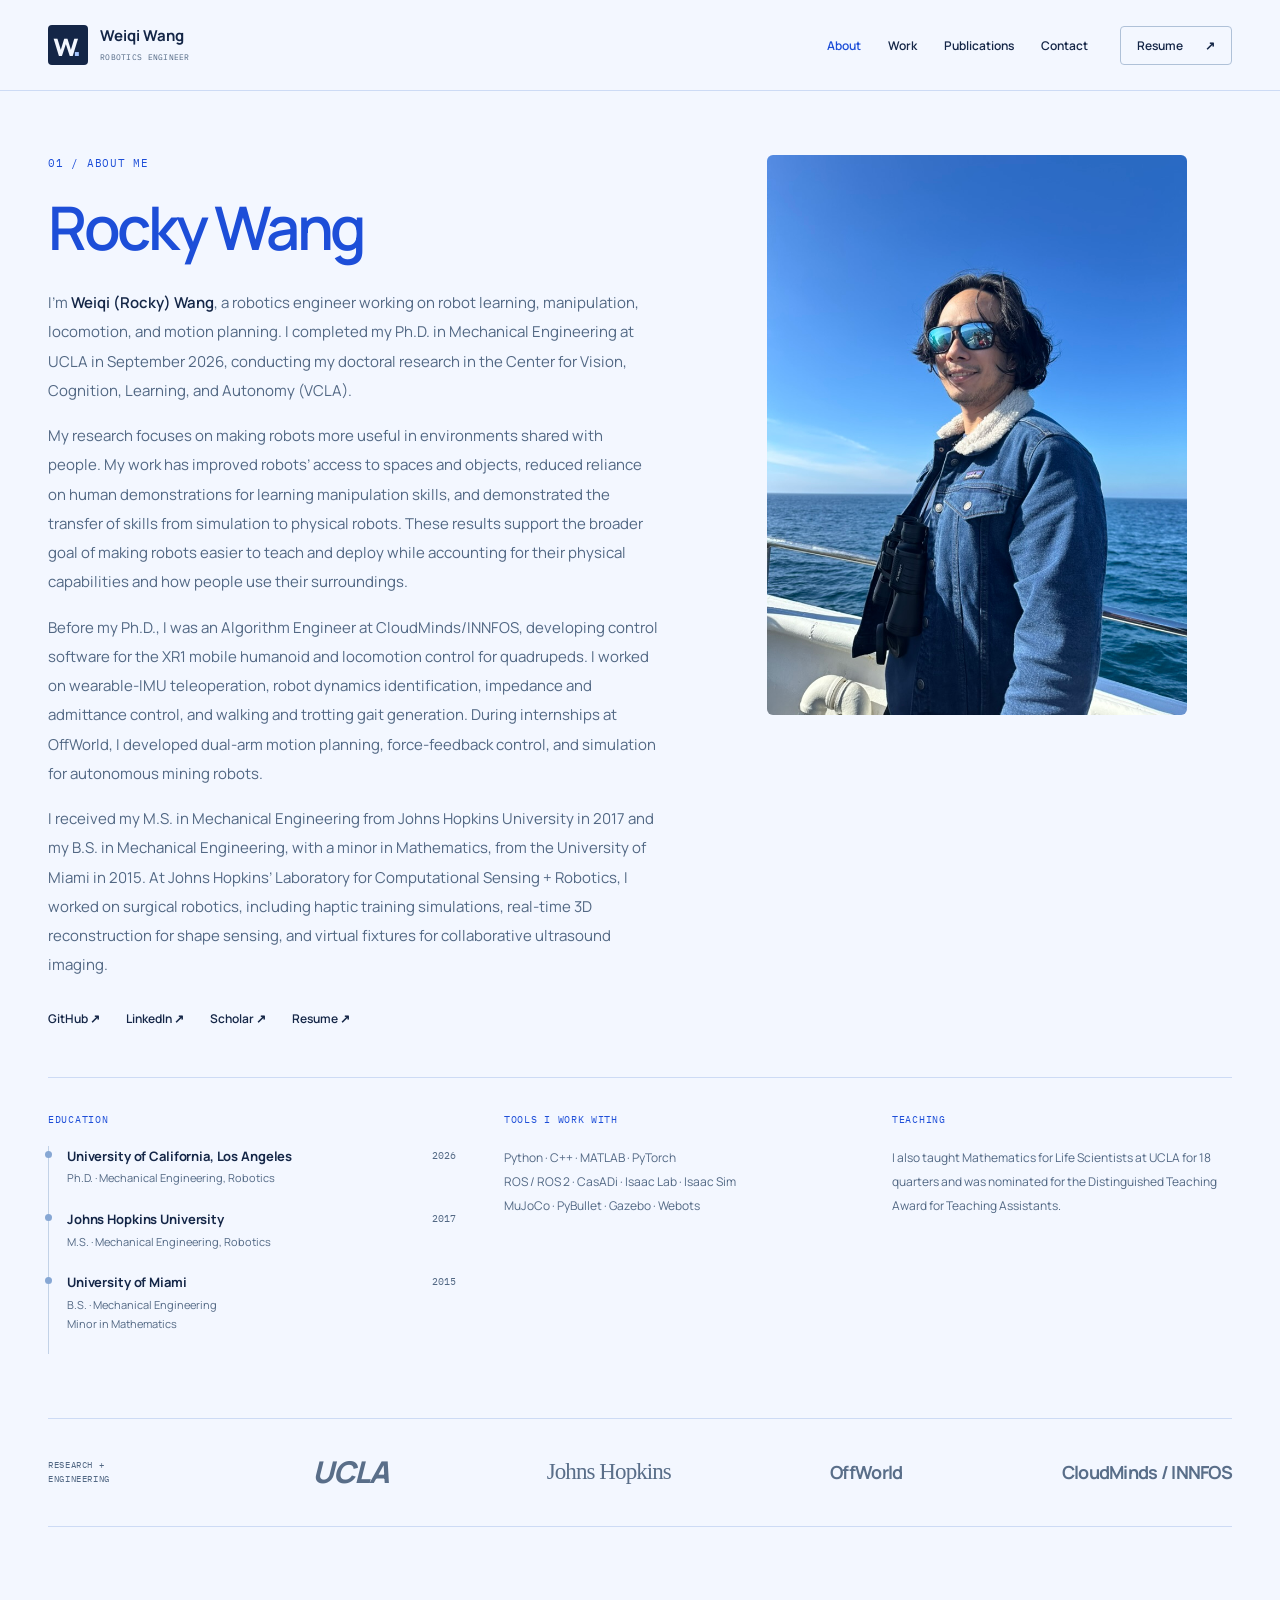
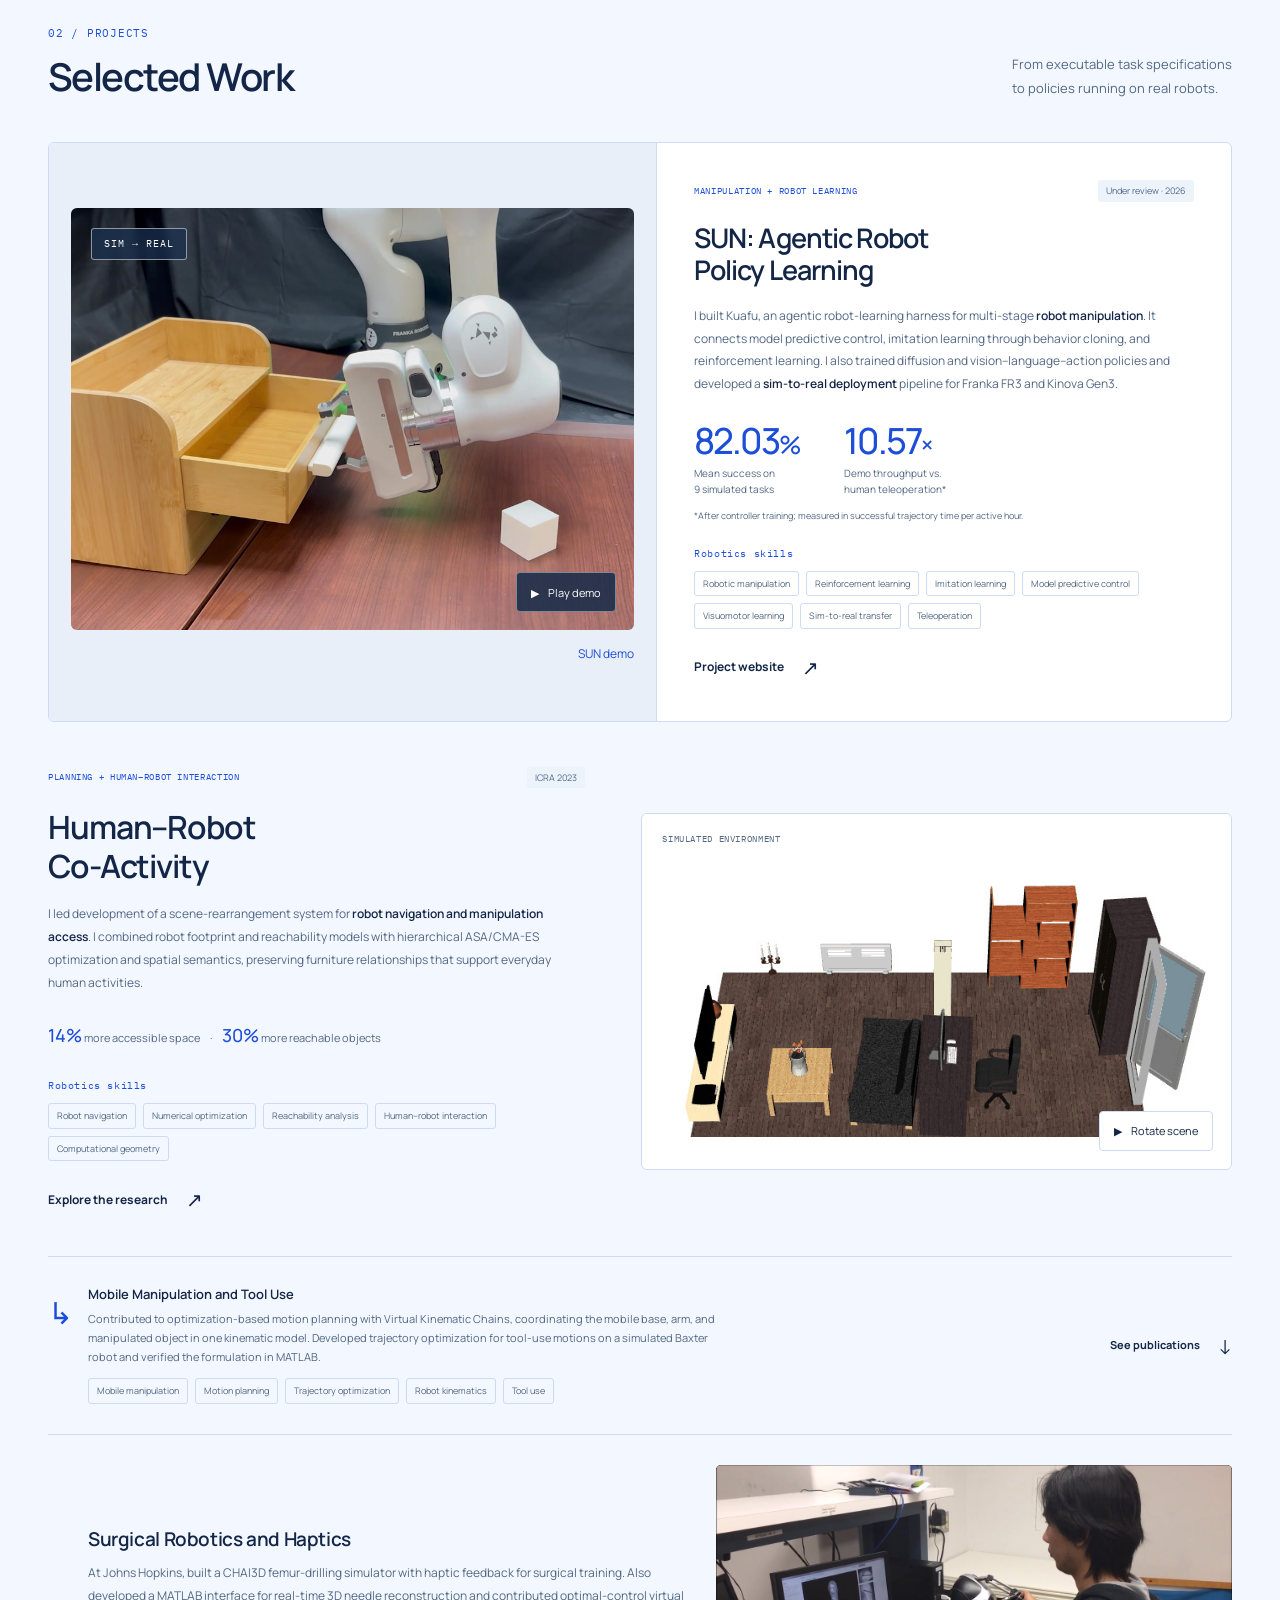
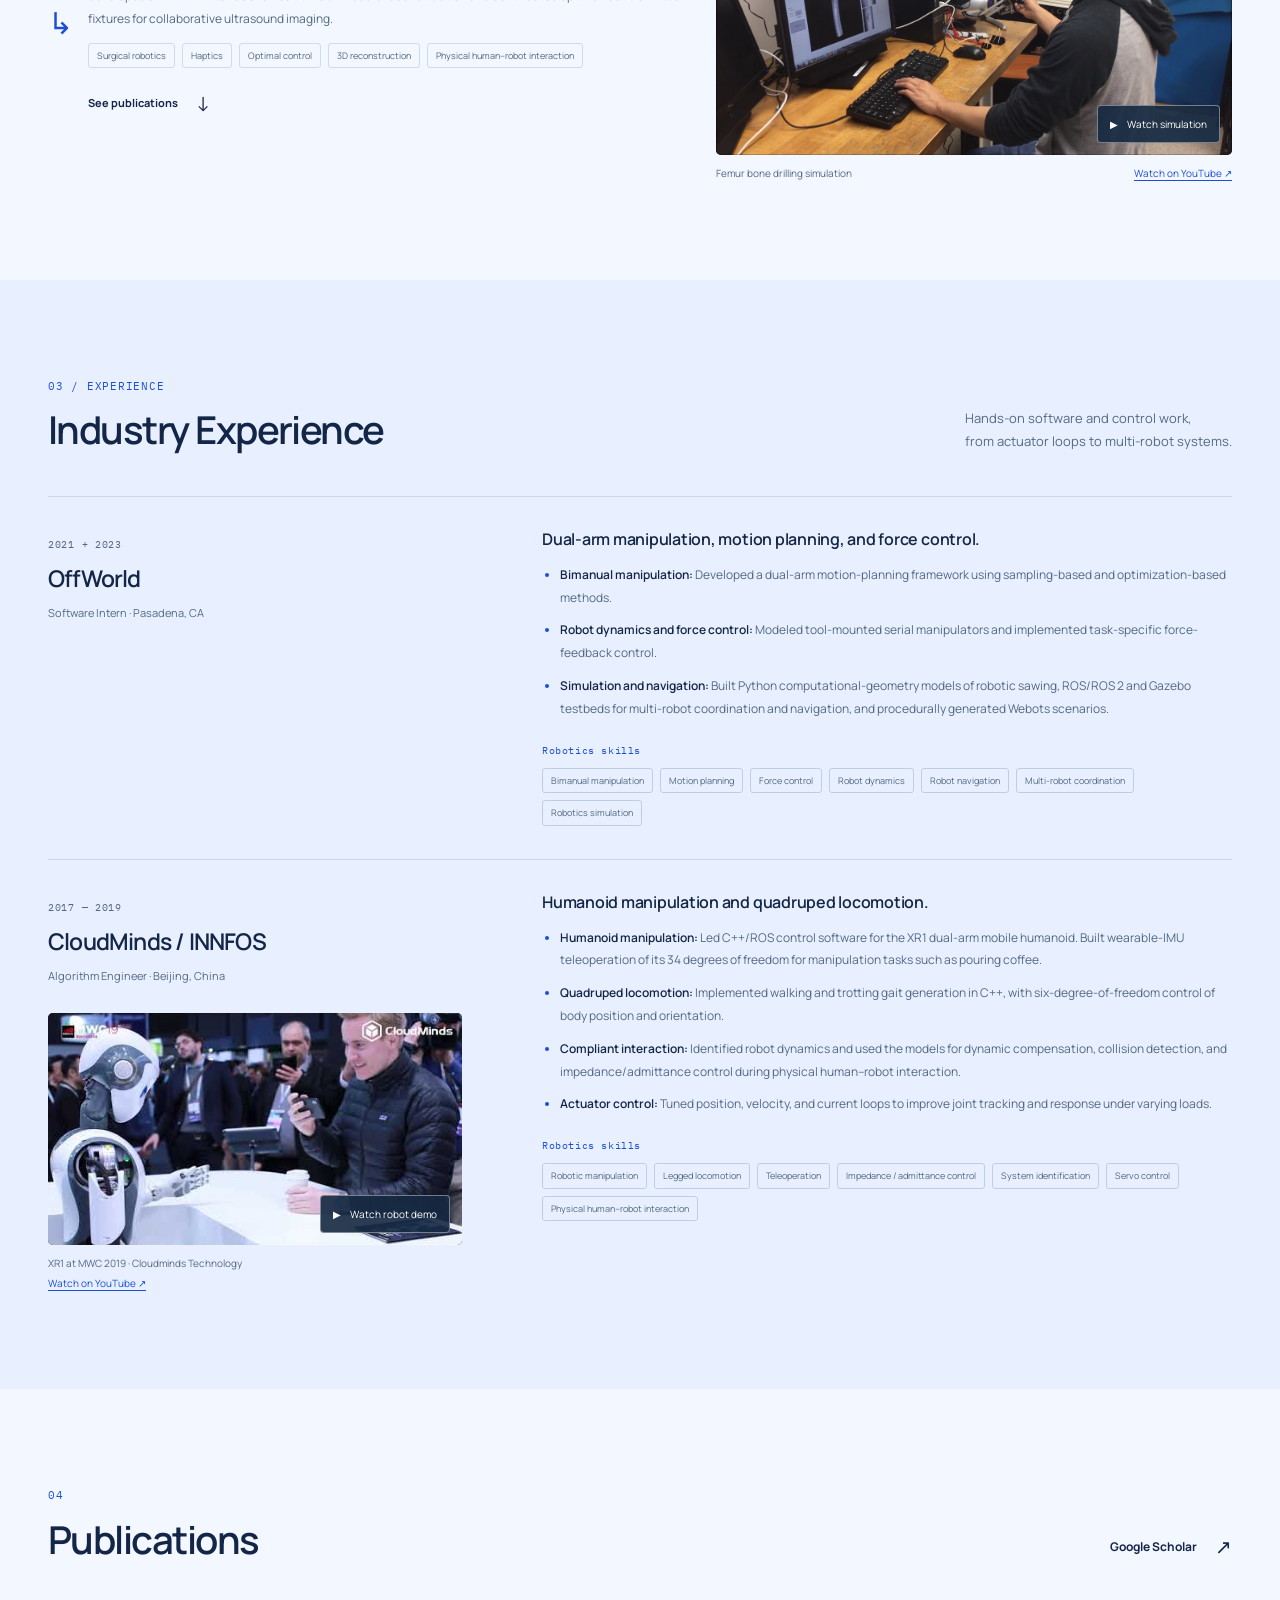
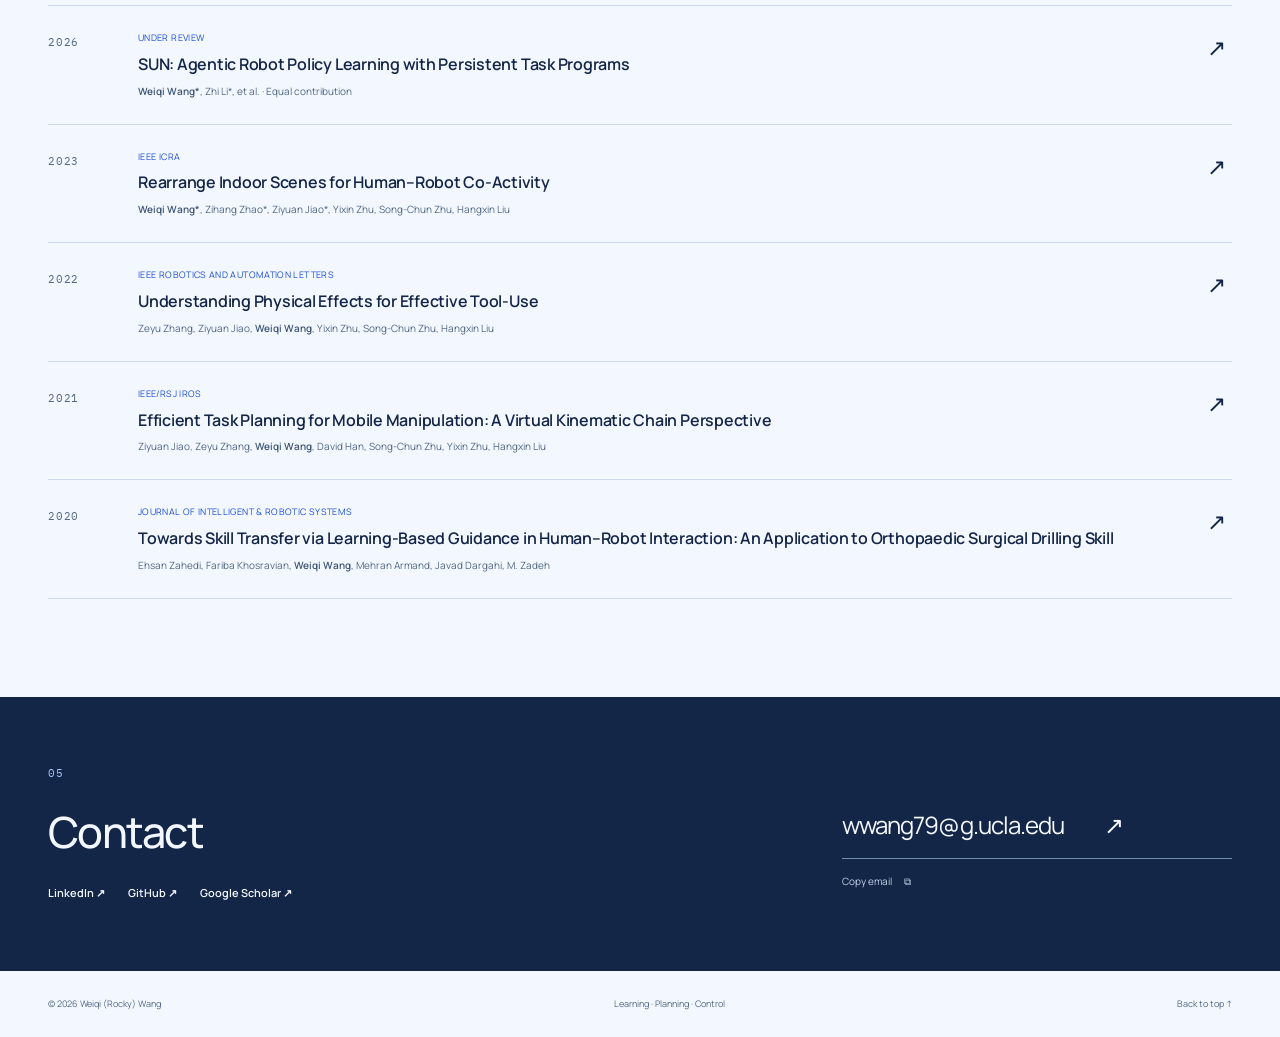
==== index.html @ 384a6bbd "Set professional role to Robotics Engineer" ====
<!doctype html>
<html lang="en">
<head>
  <meta charset="utf-8">
  <meta name="viewport" content="width=device-width, initial-scale=1">
  <meta name="theme-color" content="#f3f7ff">
  <meta name="description" content="Weiqi (Rocky) Wang — robotics engineer, UCLA Ph.D. graduate. Robot learning, manipulation, model-based control, and sim-to-real deployment.">
  <meta property="og:title" content="Weiqi (Rocky) Wang · Robotics">
  <meta property="og:description" content="Meet Weiqi (Rocky) Wang, a UCLA Ph.D. graduate working in robot learning, planning, and control.">
  <meta property="og:type" content="website">
  <link rel="canonical" href="https://rayckey.github.io/">
  <meta property="og:url" content="https://rayckey.github.io/">
  <meta property="og:image" content="https://rayckey.github.io/assets/rocky-wang.jpg">
  <meta name="twitter:card" content="summary_large_image">
  <title>Weiqi (Rocky) Wang · Robotics</title>
  <link rel="icon" href="assets/favicon.svg?v=4d093eabb38e" type="image/svg+xml">
  <link rel="preload" href="assets/manrope.woff2" as="font" type="font/woff2" crossorigin>
  <link rel="stylesheet" href="assets/fonts.css">
  <link rel="stylesheet" href="styles.css?v=fbe2e6f1d9a6">
  <script src="site.js" defer></script>
</head>
<body>
  <a class="skip-link" href="#main">Skip to content</a>
  <header class="site-header">
    <div class="container nav-row">
      <a class="wordmark" href="./" aria-label="Weiqi Wang, home"><span class="monogram" aria-hidden="true">w<span>.</span></span><span>Weiqi Wang<span class="wordmark-sub">ROBOTICS ENGINEER</span></span></a>
      <nav aria-label="Main navigation"><a href="#about">About</a><a href="#work">Work</a><a href="#publications">Publications</a><a href="#contact">Contact</a></nav>
      <a class="nav-resume" href="assets/Weiqi-Wang-Resume.pdf">Resume <span aria-hidden="true">↗</span></a>
    </div>
  </header>
  <main id="main">
    <section id="about" class="section container about-section" aria-labelledby="about-title">
      <div class="about-intro">
        <div class="about-heading">
          <p class="eyebrow">01 / ABOUT ME</p>
          <h1 id="about-title">Rocky Wang</h1>
        </div>
        <div class="about-copy">
          <p>I’m <strong>Weiqi (Rocky) Wang</strong>, a robotics engineer working on robot learning, manipulation, locomotion, and motion planning. I completed my Ph.D. in Mechanical Engineering at UCLA in September 2026, conducting my doctoral research in the Center for Vision, Cognition, Learning, and Autonomy (VCLA).</p>
          <p>My research focuses on making robots more useful in environments shared with people. My work has improved robots’ access to spaces and objects, reduced reliance on human demonstrations for learning manipulation skills, and demonstrated the transfer of skills from simulation to physical robots. These results support the broader goal of making robots easier to teach and deploy while accounting for their physical capabilities and how people use their surroundings.</p>
          <p>Before my Ph.D., I was an Algorithm Engineer at CloudMinds/INNFOS, developing control software for the XR1 mobile humanoid and locomotion control for quadrupeds. I worked on wearable-IMU teleoperation, robot dynamics identification, impedance and admittance control, and walking and trotting gait generation. During internships at OffWorld, I developed dual-arm motion planning, force-feedback control, and simulation for autonomous mining robots.</p>
          <p>I received my M.S. in Mechanical Engineering from Johns Hopkins University in 2017 and my B.S. in Mechanical Engineering, with a minor in Mathematics, from the University of Miami in 2015. At Johns Hopkins’ Laboratory for Computational Sensing + Robotics, I worked on surgical robotics, including haptic training simulations, real-time 3D reconstruction for shape sensing, and virtual fixtures for collaborative ultrasound imaging.</p>
          <div class="social-links">
            <a href="https://github.com/Rayckey" target="_blank" rel="noopener noreferrer">GitHub ↗</a>
            <a href="https://www.linkedin.com/in/weiqiwang93" target="_blank" rel="noopener noreferrer">LinkedIn ↗</a>
            <a href="https://scholar.google.com/citations?hl=en&amp;user=P1fATLkAAAAJ" target="_blank" rel="noopener noreferrer">Scholar ↗</a>
            <a href="assets/Weiqi-Wang-Resume.pdf">Resume ↗</a>
          </div>
        </div>
      </div>
      <figure class="about-portrait">
        <img src="assets/rocky-wang.jpg" alt="Weiqi (Rocky) Wang on a boat, with the ocean behind him" width="768" height="1024" fetchpriority="high" decoding="async">
      </figure>
      <div class="about-details">
        <div class="education">
          <h2 class="mono">EDUCATION</h2>
          <div><span class="education-year">2026</span><h3>University of California, Los Angeles</h3><p>Ph.D. · Mechanical Engineering, Robotics</p></div>
          <div><span class="education-year">2017</span><h3>Johns Hopkins University</h3><p>M.S. · Mechanical Engineering, Robotics</p></div>
          <div><span class="education-year">2015</span><h3>University of Miami</h3><p>B.S. · Mechanical Engineering<br>Minor in Mathematics</p></div>
        </div>
        <div class="toolkit">
          <h2 class="mono">TOOLS I WORK WITH</h2>
          <p>Python · C++ · MATLAB · PyTorch<br>ROS / ROS 2 · CasADi · Isaac Lab · Isaac Sim<br>MuJoCo · PyBullet · Gazebo · Webots</p>
        </div>
        <div class="teaching">
          <h2 class="mono">TEACHING</h2>
          <p class="teaching-note">I also taught Mathematics for Life Scientists at UCLA for 18 quarters and was nominated for the Distinguished Teaching Award for Teaching Assistants.</p>
        </div>
      </div>
    </section>

    <div class="affiliation-band container" aria-label="Education and industry background"><span class="mono">RESEARCH + ENGINEERING</span><span class="affiliation ucla">UCLA</span><span class="affiliation hopkins">Johns Hopkins</span><span class="affiliation">OffWorld</span><span class="affiliation">CloudMinds / INNFOS</span></div>

    <section id="work" class="section container" aria-labelledby="work-title">
      <div class="section-heading"><div><p class="eyebrow">02 / PROJECTS</p><h2 id="work-title">Selected Work</h2></div><p>From executable task specifications<br>to policies running on real robots.</p></div>
      <article class="featured-project">
      <figure class="project-visual sun-demo">
        <div class="hero-media">
          <video id="hero-video" poster="assets/franka-hardware.jpg" preload="none" muted playsinline aria-label="Franka robot opens a drawer and places a cube inside; source footage at five times speed" aria-describedby="hero-caption"><source src="assets/franka-demo.mp4" type="video/mp4"></video>
          <span class="media-label">SIM → REAL</span>
          <button class="media-toggle" data-video="hero-video" aria-label="Play hardware demo" aria-pressed="false"><span aria-hidden="true">▶</span> Play demo</button>
        </div>
        <figcaption id="hero-caption"><a class="caption-link" href="projects/sun.html#project-video">SUN demo</a></figcaption>
      </figure>
        <div class="project-copy"><div class="project-kicker"><span class="mono">MANIPULATION + ROBOT LEARNING</span><span class="badge">Under review · 2026</span></div><h3><a href="projects/sun.html">SUN: Agentic Robot<br>Policy Learning</a></h3><p>I built Kuafu, an agentic robot-learning harness for multi-stage <strong>robot manipulation</strong>. It connects model predictive control, imitation learning through behavior cloning, and reinforcement learning. I also trained diffusion and vision–language–action policies and developed a <strong>sim-to-real deployment</strong> pipeline for Franka FR3 and Kinova Gen3.</p><div class="project-metrics"><div><strong>82.03<span>%</span></strong><span>Mean success on<br>9 simulated tasks</span></div><div><strong>10.57<span>×</span></strong><span>Demo throughput vs.<br>human teleoperation*</span></div></div><p class="metric-footnote">*After controller training; measured in successful trajectory time per active hour.</p><p class="skills-label">Robotics skills</p><ul class="tags" aria-label="SUN robotics skills"><li>Robotic manipulation</li><li>Reinforcement learning</li><li>Imitation learning</li><li>Model predictive control</li><li>Visuomotor learning</li><li>Sim-to-real transfer</li><li>Teleoperation</li></ul><div class="project-links"><a class="text-link" href="https://kuafu-robo.github.io/" target="_blank" rel="noopener noreferrer">Project website <span aria-hidden="true">↗</span></a></div></div>
      </article>
      <article class="secondary-project">
        <div class="coactivity-media"><video id="room-video" poster="assets/coactivity.jpg" preload="none" muted loop playsinline aria-label="Rotating visualization of an optimized indoor room layout"><source src="assets/coactivity.mp4" type="video/mp4"></video><button class="media-toggle light" data-video="room-video" aria-label="Play room visualization" aria-pressed="false"><span aria-hidden="true">▶</span> Rotate scene</button><span class="scene-label mono">SIMULATED ENVIRONMENT</span></div>
        <div class="project-copy"><div class="project-kicker"><span class="mono">PLANNING + HUMAN–ROBOT INTERACTION</span><span class="badge">ICRA 2023</span></div><h3><a href="projects/coactivity.html">Human–Robot<br>Co-Activity</a></h3><p>I led development of a scene-rearrangement system for <strong>robot navigation and manipulation access</strong>. I combined robot footprint and reachability models with hierarchical ASA/CMA-ES optimization and spatial semantics, preserving furniture relationships that support everyday human activities.</p><div class="inline-result"><strong>14%</strong> more accessible space <span>·</span> <strong>30%</strong> more reachable objects</div><p class="skills-label">Robotics skills</p><ul class="tags" aria-label="Co-activity robotics skills"><li>Robot navigation</li><li>Numerical optimization</li><li>Reachability analysis</li><li>Human–robot interaction</li><li>Computational geometry</li></ul><a class="text-link" href="projects/coactivity.html">Explore the research <span aria-hidden="true">↗</span></a></div>
      </article>
      <article class="research-note"><span class="research-note-symbol" aria-hidden="true">↳</span><div><h3>Mobile Manipulation and Tool Use</h3><p>Contributed to optimization-based motion planning with Virtual Kinematic Chains, coordinating the mobile base, arm, and manipulated object in one kinematic model. Developed trajectory optimization for tool-use motions on a simulated Baxter robot and verified the formulation in MATLAB.</p><ul class="tags" aria-label="Mobile manipulation and tool-use skills"><li>Mobile manipulation</li><li>Motion planning</li><li>Trajectory optimization</li><li>Robot kinematics</li><li>Tool use</li></ul></div><a class="text-link" href="#publications">See publications <span aria-hidden="true">↓</span></a></article>
      <article id="surgical-robotics" class="research-note research-note-media" aria-labelledby="surgical-robotics-title">
        <span class="research-note-symbol" aria-hidden="true">↳</span>
        <div>
          <h3 id="surgical-robotics-title">Surgical Robotics and Haptics</h3>
          <p>At Johns Hopkins, built a CHAI3D femur-drilling simulator with haptic feedback for surgical training. Also developed a MATLAB interface for real-time 3D needle reconstruction and contributed optimal-control virtual fixtures for collaborative ultrasound imaging.</p>
          <ul class="tags" aria-label="Surgical robotics skills"><li>Surgical robotics</li><li>Haptics</li><li>Optimal control</li><li>3D reconstruction</li><li>Physical human–robot interaction</li></ul>
          <a class="text-link" href="#publications">See publications <span aria-hidden="true">↓</span></a>
        </div>
        <figure class="research-video">
          <div class="youtube-frame">
            <a class="youtube-launch" href="https://www.youtube.com/watch?v=XEU5k1lSgUs" target="_blank" rel="noopener noreferrer" data-youtube="XEU5k1lSgUs" data-video-title="Femur Bone Drilling Simulation" aria-label="Watch femur bone drilling simulation">
              <img src="assets/femur-drilling.jpg" width="1280" height="720" alt="Using a haptic device to interact with a virtual femur in the drilling simulator" loading="lazy">
              <span class="youtube-play"><span aria-hidden="true">▶</span> Watch simulation</span>
            </a>
          </div>
          <figcaption><span>Femur bone drilling simulation</span><a href="https://www.youtube.com/watch?v=XEU5k1lSgUs" target="_blank" rel="noopener noreferrer">Watch on YouTube ↗</a></figcaption>
        </figure>
      </article>
    </section>

    <section class="experience-section" aria-labelledby="experience-title"><div class="container section"><div class="section-heading"><div><p class="eyebrow">03 / EXPERIENCE</p><h2 id="experience-title">Industry Experience</h2></div><p>Hands-on software and control work,<br>from actuator loops to multi-robot systems.</p></div>
      <div class="experience-row"><div class="experience-meta"><span class="mono">2021 + 2023</span><h3>OffWorld</h3><span>Software Intern · Pasadena, CA</span></div><div class="experience-detail"><h4>Dual-arm manipulation, motion planning, and force control.</h4>
          <ul class="experience-points">
            <li><strong>Bimanual manipulation:</strong> Developed a dual-arm motion-planning framework using sampling-based and optimization-based methods.</li>
            <li><strong>Robot dynamics and force control:</strong> Modeled tool-mounted serial manipulators and implemented task-specific force-feedback control.</li>
            <li><strong>Simulation and navigation:</strong> Built Python computational-geometry models of robotic sawing, ROS/ROS 2 and Gazebo testbeds for multi-robot coordination and navigation, and procedurally generated Webots scenarios.</li>
          </ul>
          <p class="skills-label">Robotics skills</p><ul class="tags" aria-label="OffWorld robotics skills"><li>Bimanual manipulation</li><li>Motion planning</li><li>Force control</li><li>Robot dynamics</li><li>Robot navigation</li><li>Multi-robot coordination</li><li>Robotics simulation</li></ul></div></div>
      <div class="experience-row"><div class="experience-meta"><span class="mono">2017 — 2019</span><h3>CloudMinds / INNFOS</h3><span>Algorithm Engineer · Beijing, China</span>
          <figure class="industry-video">
            <div class="youtube-frame">
              <a class="youtube-launch" href="https://www.youtube.com/watch?v=fLJyO_HKgtE" target="_blank" rel="noopener noreferrer" data-youtube="fLJyO_HKgtE" data-video-title="CloudMinds XR1 at MWC 2019" aria-label="Watch CloudMinds XR1 at MWC 2019">
                <img src="assets/cloudminds-xr1.jpg" width="480" height="360" alt="XR1 service robot at the CloudMinds Mobile World Congress demonstration" loading="lazy">
                <span class="youtube-play"><span aria-hidden="true">▶</span> Watch robot demo</span>
              </a>
            </div>
            <figcaption><span>XR1 at MWC 2019 · Cloudminds Technology</span><a href="https://www.youtube.com/watch?v=fLJyO_HKgtE" target="_blank" rel="noopener noreferrer">Watch on YouTube ↗</a></figcaption>
          </figure>
        </div><div class="experience-detail"><h4>Humanoid manipulation and quadruped locomotion.</h4>
          <ul class="experience-points">
            <li><strong>Humanoid manipulation:</strong> Led C++/ROS control software for the XR1 dual-arm mobile humanoid. Built wearable-IMU teleoperation of its 34 degrees of freedom for manipulation tasks such as pouring coffee.</li>
            <li><strong>Quadruped locomotion:</strong> Implemented walking and trotting gait generation in C++, with six-degree-of-freedom control of body position and orientation.</li>
            <li><strong>Compliant interaction:</strong> Identified robot dynamics and used the models for dynamic compensation, collision detection, and impedance/admittance control during physical human–robot interaction.</li>
            <li><strong>Actuator control:</strong> Tuned position, velocity, and current loops to improve joint tracking and response under varying loads.</li>
          </ul>
          <p class="skills-label">Robotics skills</p><ul class="tags" aria-label="CloudMinds and INNFOS robotics skills"><li>Robotic manipulation</li><li>Legged locomotion</li><li>Teleoperation</li><li>Impedance / admittance control</li><li>System identification</li><li>Servo control</li><li>Physical human–robot interaction</li></ul></div></div>
    </div></section>

    <section id="publications" class="section container publications-section" aria-labelledby="publications-title"><div class="section-heading"><div><p class="eyebrow">04</p><h2 id="publications-title">Publications</h2></div><a class="text-link" href="https://scholar.google.com/citations?hl=en&amp;user=P1fATLkAAAAJ" target="_blank" rel="noopener noreferrer">Google Scholar <span aria-hidden="true">↗</span></a></div><div class="publication-list">
      <article class="publication"><span class="pub-year mono">2026</span><div><p class="pub-venue">Under review</p><h3><a href="https://kuafu-robo.github.io/" target="_blank" rel="noopener noreferrer">SUN: Agentic Robot Policy Learning with Persistent Task Programs</a></h3><p><strong>Weiqi Wang*</strong>, Zhi Li*, et al. <span class="muted">· Equal contribution</span></p></div><a class="pub-arrow" href="projects/sun.html" aria-label="SUN project details">↗</a></article>
      <article class="publication"><span class="pub-year mono">2023</span><div><p class="pub-venue">IEEE ICRA</p><h3><a href="https://arxiv.org/abs/2303.05676" target="_blank" rel="noopener noreferrer">Rearrange Indoor Scenes for Human–Robot Co-Activity</a></h3><p><strong>Weiqi Wang*</strong>, Zihang Zhao*, Ziyuan Jiao*, Yixin Zhu, Song-Chun Zhu, Hangxin Liu</p></div><a class="pub-arrow" href="https://arxiv.org/abs/2303.05676" target="_blank" rel="noopener noreferrer" aria-label="Read co-activity paper on arXiv">↗</a></article>
      <article class="publication"><span class="pub-year mono">2022</span><div><p class="pub-venue">IEEE Robotics and Automation Letters</p><h3><a href="https://arxiv.org/abs/2206.14998" target="_blank" rel="noopener noreferrer">Understanding Physical Effects for Effective Tool-Use</a></h3><p>Zeyu Zhang, Ziyuan Jiao, <strong>Weiqi Wang</strong>, Yixin Zhu, Song-Chun Zhu, Hangxin Liu</p></div><a class="pub-arrow" href="https://arxiv.org/abs/2206.14998" target="_blank" rel="noopener noreferrer" aria-label="Read tool-use paper on arXiv">↗</a></article>
      <article class="publication"><span class="pub-year mono">2021</span><div><p class="pub-venue">IEEE/RSJ IROS</p><h3><a href="https://arxiv.org/abs/2108.01259" target="_blank" rel="noopener noreferrer">Efficient Task Planning for Mobile Manipulation: A Virtual Kinematic Chain Perspective</a></h3><p>Ziyuan Jiao, Zeyu Zhang, <strong>Weiqi Wang</strong>, David Han, Song-Chun Zhu, Yixin Zhu, Hangxin Liu</p></div><a class="pub-arrow" href="https://arxiv.org/abs/2108.01259" target="_blank" rel="noopener noreferrer" aria-label="Read Virtual Kinematic Chain paper on arXiv">↗</a></article>
      <article class="publication"><span class="pub-year mono">2020</span><div><p class="pub-venue">Journal of Intelligent &amp; Robotic Systems</p><h3><a href="https://doi.org/10.1007/s10846-019-01082-2" target="_blank" rel="noopener noreferrer">Towards Skill Transfer via Learning-Based Guidance in Human–Robot Interaction: An Application to Orthopaedic Surgical Drilling Skill</a></h3><p>Ehsan Zahedi, Fariba Khosravian, <strong>Weiqi Wang</strong>, Mehran Armand, Javad Dargahi, M. Zadeh</p></div><a class="pub-arrow" href="https://doi.org/10.1007/s10846-019-01082-2" target="_blank" rel="noopener noreferrer" aria-label="Read surgical skill-transfer paper">↗</a></article>
    </div></section>

    <section id="contact" class="contact-section"><div class="container"><p class="eyebrow">05</p><div class="contact-grid"><div><h2>Contact</h2><div class="social-links" aria-label="Professional profiles"><a href="https://www.linkedin.com/in/weiqiwang93" target="_blank" rel="noopener noreferrer">LinkedIn ↗</a><a href="https://github.com/Rayckey" target="_blank" rel="noopener noreferrer">GitHub ↗</a><a href="https://scholar.google.com/citations?hl=en&amp;user=P1fATLkAAAAJ" target="_blank" rel="noopener noreferrer">Google Scholar ↗</a></div></div><div class="contact-actions"><a class="contact-email" href="mailto:wwang79@g.ucla.edu">wwang79@g.ucla.edu <span aria-hidden="true">↗</span></a><button class="copy-email" data-copy="wwang79@g.ucla.edu">Copy email <span aria-hidden="true">⧉</span></button><span class="copy-feedback" role="status" aria-live="polite"></span></div></div></div></section>
  </main>
  <footer class="site-footer container"><span>© <span data-year>2026</span> Weiqi (Rocky) Wang</span><span>Learning · Planning · Control</span><a href="#main">Back to top ↑</a></footer>
</body>
</html>
---- assets/fonts.css ----
@font-face {
  font-family: 'IBM Plex Mono';
  font-style: normal;
  font-weight: 400;
  font-display: swap;
  src: url(./ibm-plex-mono.woff2) format('woff2');
  unicode-range: U+0000-00FF, U+0131, U+0152-0153, U+02BB-02BC, U+02C6, U+02DA, U+02DC, U+0304, U+0308, U+0329, U+2000-206F, U+20AC, U+2122, U+2191, U+2193, U+2212, U+2215, U+FEFF, U+FFFD;
}
@font-face {
  font-family: 'Manrope';
  font-style: normal;
  font-weight: 400 800;
  font-display: swap;
  src: url(./manrope.woff2) format('woff2');
  unicode-range: U+0000-00FF, U+0131, U+0152-0153, U+02BB-02BC, U+02C6, U+02DA, U+02DC, U+0304, U+0308, U+0329, U+2000-206F, U+20AC, U+2122, U+2191, U+2193, U+2212, U+2215, U+FEFF, U+FFFD;
}
---- styles.css ----
:root{--paper:#f3f7ff;--white:#fff;--ink:#142647;--muted:#526884;--line:#cddbf5;--blue:#1d4ed8;--light-blue:#e8f0ff;--accent:#a7c7ff;--mono:'IBM Plex Mono',monospace;--sans:'Manrope',Arial,sans-serif;color-scheme:light}
*{box-sizing:border-box}html{scroll-behavior:smooth;scroll-padding-top:106px}body{margin:0;background:var(--paper);color:var(--ink);font:15px/1.75 var(--sans);-webkit-font-smoothing:antialiased}a{color:inherit;text-decoration:none}button{font:inherit}button,a{-webkit-tap-highlight-color:transparent}button{cursor:pointer}img,video{display:block;max-width:100%}figure,p,h1,h2,h3,h4{margin:0}p+p{margin-top:16px}h1,h2,h3,h4{line-height:1.2}button:focus-visible,a:focus-visible,summary:focus-visible{outline:3px solid var(--blue);outline-offset:5px}::selection{background:var(--accent);color:var(--ink)}.container{width:min(1240px,calc(100% - 96px));margin-inline:auto}.mono,.eyebrow{font:11px/1.6 var(--mono);letter-spacing:.07em}.eyebrow{color:var(--blue);margin-bottom:22px}.section{padding-block:98px}.skip-link{position:fixed;z-index:100;top:10px;left:12px;background:var(--ink);color:#fff;padding:12px 20px;transform:translateY(-160%)}.skip-link:focus{transform:none}.site-header{position:sticky;top:0;z-index:20;background:var(--paper);border-bottom:1px solid var(--line)}.nav-row{height:90px;display:flex;align-items:center;gap:32px}.wordmark{display:flex;align-items:center;gap:12px;font-weight:700;line-height:1.4;flex:1}.monogram{font-size:32px;line-height:1;width:40px;height:40px;background:var(--ink);color:var(--paper);text-align:center;padding-top:3px;border-radius:4px;letter-spacing:-4px;padding-right:5px}.monogram span{color:var(--accent)}.wordmark-sub{display:block;font:8px/2 var(--mono);letter-spacing:.035em;font-weight:400;color:var(--muted);margin-top:3px}nav{display:flex;gap:27px;font-size:12px;font-weight:600}nav a:hover,nav a[aria-current]{color:var(--blue)}.nav-resume{border:1px solid #afc1d8;padding:8px 16px;border-radius:4px;font-size:12px;font-weight:600;display:flex;align-items:center;gap:22px}.nav-resume:hover{background:var(--light-blue)}.hero{display:grid;grid-template-columns:1.1fr 1fr;gap:55px;padding-top:75px;padding-bottom:72px;align-items:center}.hero .eyebrow{display:flex;align-items:center;gap:10px;margin-bottom:26px}.short-line{width:24px;height:1px;background:var(--blue)}h1{font-size:clamp(40px,4.45vw,66px);letter-spacing:-.057em;font-weight:600;line-height:1.09}h1 span{color:var(--blue)}.hero-intro{margin-top:26px;max-width:470px;color:var(--muted);font-size:15px;line-height:1.85}.hero-intro strong{color:var(--ink);font-weight:600}.hero-actions{display:flex;gap:27px;align-items:center;margin-top:30px}.button{display:inline-flex;align-items:center;justify-content:center;gap:30px;padding:13px 20px;border-radius:4px;font-weight:600;font-size:12px;border:1px solid transparent;transition:background .15s,transform .15s}.button:hover{transform:translateY(-2px)}.primary{color:#fff;background:var(--blue)}.primary:hover{background:#1e40af}.text-link{display:inline-flex;gap:18px;align-items:center;font-size:12px;font-weight:700;line-height:1.65}.text-link span{font-size:20px;font-weight:400;transition:transform .15s}.text-link:hover{color:var(--blue)}.text-link:hover span{transform:translate(2px,-2px)}.availability{display:flex;align-items:center;gap:9px;font-size:11px;color:var(--muted);margin-top:28px}.status-dot{display:block;height:6px;width:6px;background:var(--blue);border-radius:50%;box-shadow:0 0 0 4px #dce9fb}.hero-figure{position:relative;margin-top:12px}.hero-media{background:#bdcddd;position:relative;overflow:hidden;border-radius:6px}.hero-media video{width:100%;height:420px;object-fit:cover;object-position:48% center}.media-label{position:absolute;left:20px;top:20px;border:1px solid #ffffff80;background:#192f4dbd;backdrop-filter:blur(4px);color:white;font:10px/1 var(--mono);letter-spacing:.1em;padding:10px 12px;border-radius:3px}.media-toggle{position:absolute;bottom:18px;right:18px;border:1px solid #ffffff65;background:#172b49d9;color:#fff;border-radius:4px;padding:9px 14px;font-size:11px;display:flex;align-items:center;gap:9px;min-height:40px}.media-toggle:hover{background:#12243d}.media-toggle:focus-visible{outline-color:#fff}.media-toggle.light{background:#fff;color:var(--ink);border-color:var(--line)}.media-toggle.light:hover{background:var(--paper)}figcaption{display:flex;align-items:start;justify-content:space-between;gap:15px;font-size:11px;color:var(--muted);line-height:1.65;margin-top:16px}figcaption .mono{color:var(--blue);font-size:9px}figcaption small{font-size:9px}.figure-corner{position:absolute;right:-21px;top:-23px;color:#829aba;font:22px var(--mono)}.affiliation-band{padding-block:27px;border-top:1px solid var(--line);border-bottom:1px solid var(--line);display:flex;justify-content:space-between;align-items:center;gap:25px}.affiliation-band>.mono{font-size:9px;max-width:105px;color:var(--muted)}.affiliation{font-size:18px;font-weight:700;letter-spacing:-.04em;color:#596e89}.affiliation.ucla{font-size:30px;font-weight:800;font-style:italic}.affiliation.hopkins{font-family:Georgia,serif;font-size:23px;font-weight:400;letter-spacing:-.04em}.section-heading{display:flex;justify-content:space-between;align-items:end;gap:35px;margin-bottom:42px}.section-heading .eyebrow{margin-bottom:12px}h2{font-size:clamp(32px,3vw,42px);letter-spacing:-.04em;font-weight:600}.section-heading>p{font-size:13px;color:var(--muted);max-width:340px;line-height:1.8}.featured-project{display:grid;grid-template-columns:1.06fr 1fr;gap:0;border:1px solid var(--line);border-radius:6px;overflow:hidden;background:#fff}.project-visual{background:#e8eff8;display:flex;flex-direction:column;justify-content:center;border-right:1px solid var(--line);padding:25px 22px 17px}.project-visual img{width:100%;height:auto;border-radius:2px;transition:transform .35s}.project-visual a{overflow:hidden}.project-visual a:hover img{transform:scale(1.02)}.visual-caption{padding-top:18px;color:var(--muted);font-size:9px}.project-copy{padding:37px}.project-kicker{display:flex;gap:12px;justify-content:space-between;align-items:center;margin-bottom:20px;flex-wrap:wrap}.project-kicker .mono{color:var(--blue);font-size:9px}.badge{padding:3px 8px;background:#edf3fb;border-radius:3px;color:#506b8d;font-size:9px;white-space:nowrap}h3{font-size:27px;letter-spacing:-.035em;font-weight:600}.project-copy>p{font-size:12px;line-height:1.9;color:var(--muted);margin-top:18px}.project-metrics{display:flex;gap:44px;margin-top:24px}.project-metrics>div{display:flex;flex-direction:column;gap:4px}.project-metrics strong{font-size:36px;letter-spacing:-.055em;font-weight:500;line-height:1.15;color:var(--blue)}.project-metrics strong span{font-size:25px}.project-metrics>div>span{font-size:10px;line-height:1.6;color:var(--muted)}.project-copy>.metric-footnote{font-size:9px;margin-top:12px;line-height:1.6}.tags{padding:0;margin:22px 0;list-style:none;display:flex;gap:7px;flex-wrap:wrap}.tags li{font-size:9px;line-height:1.5;padding:5px 8px;border:1px solid var(--line);border-radius:3px;color:#52677f}.secondary-project{display:grid;grid-template-columns:1fr 1.06fr;border-bottom:1px solid var(--line);padding-top:45px;padding-bottom:40px;gap:36px;align-items:center}.secondary-project .project-copy{grid-column:1;grid-row:1;padding:0 20px 0 0}.coactivity-media{position:relative;grid-column:2;grid-row:1;background:#fff;border:1px solid var(--line);border-radius:6px;overflow:hidden}.coactivity-media video{width:100%;height:355px;object-fit:cover}.scene-label{position:absolute;top:18px;left:20px;font-size:9px;color:var(--muted)}.secondary-project h3{font-size:32px}.inline-result{font-size:11px;margin-top:22px;color:var(--muted);line-height:2.2}.inline-result strong{font-size:18px;color:var(--blue);font-weight:500}.inline-result>span{margin-inline:8px}.research-note{display:flex;gap:20px;align-items:center;margin-top:30px}.research-note-symbol{color:var(--blue);font-size:30px}.research-note>div{flex:1}.research-note h3{font-size:13px;letter-spacing:0;font-weight:600}.research-note p{font-size:11px;color:var(--muted);margin-top:6px;max-width:650px}.research-note .text-link{white-space:nowrap;font-size:11px}.experience-section{background:var(--light-blue)}.experience-row{display:grid;grid-template-columns:.9fr 1.5fr;gap:80px;border-top:1px solid #c9d8ec;padding-block:33px}.experience-row:last-child{padding-bottom:0}.experience-meta .mono{font-size:10px;color:var(--muted)}.experience-meta h3{font-size:23px;margin:9px 0 7px}.experience-meta>span:last-child{font-size:11px;color:var(--muted)}.experience-detail h4{font-size:16px;font-weight:600;letter-spacing:-.015em}.experience-detail p{font-size:12px;margin-top:12px;line-height:1.95;color:var(--muted)}.experience-detail .tags{margin-bottom:0}.experience-detail .tags li{border-color:#bfcee3}.about-section{display:grid;grid-template-columns:1.1fr 1fr;gap:110px}.about-copy h2{margin-bottom:27px}.about-copy>p:not(.eyebrow){font-size:13px;color:var(--muted);line-height:1.95}.social-links{display:flex;gap:23px;font-size:11px;font-weight:600;margin-top:26px}.social-links a:hover{text-decoration:underline}.about-details{padding-top:8px}.education>.mono,.toolkit>.mono{font-size:10px;color:var(--blue);margin-bottom:18px}.education>div{position:relative;padding:0 42px 21px 18px;border-left:1px solid #c2d2e7}.education>div:before{content:'';position:absolute;left:-4px;top:5px;width:7px;height:7px;border-radius:50%;background:#86a7d4}.education h3{font-size:13px;font-weight:700;line-height:1.6;letter-spacing:-.01em}.education p{color:var(--muted);font-size:11px;margin-top:2px}.education-year{position:absolute;right:0;top:3px;font:10px var(--mono);color:var(--muted)}.toolkit{border-top:1px solid var(--line);padding-top:23px;margin-top:6px}.toolkit>.mono{margin-bottom:10px}.toolkit>p:last-child{font-size:12px;line-height:2;color:var(--muted)}.teaching-note{border-left:2px solid #a5bedf;padding-left:15px;margin-top:21px;font-size:11px;color:var(--muted);line-height:1.8}.publications-section{padding-top:0}.publication{display:grid;grid-template-columns:70px 1fr 32px;gap:20px;border-top:1px solid var(--line);padding-block:24px;align-items:start}.publication:last-child{border-bottom:1px solid var(--line)}.pub-year{padding-top:4px;color:var(--muted);font-size:11px}.pub-venue{font-size:9px;color:var(--blue);text-transform:uppercase;letter-spacing:.04em;margin-bottom:6px}.publication h3{font-size:16px;line-height:1.55;letter-spacing:-.015em}.publication h3 a:hover{color:var(--blue)}.publication h3+p{font-size:10px;color:var(--muted);line-height:1.7;margin-top:6px}.publication strong{font-weight:600;color:#3e5674}.pub-arrow{font-size:23px;line-height:1.5;text-align:center;min-width:32px;min-height:35px}.pub-arrow:hover{color:var(--blue);background:var(--light-blue)}.muted{color:var(--muted)}.contact-section{background:var(--ink);color:var(--paper);padding-block:68px}.contact-section .eyebrow{color:var(--accent);margin-bottom:22px}.contact-grid{display:flex;justify-content:space-between;gap:40px;align-items:center}.contact-grid h2{font-size:43px;font-weight:500;letter-spacing:-.04em}.contact-grid p{font-size:12px;color:#b8c9df;line-height:1.9;margin-top:20px}.contact-actions{display:flex;flex-wrap:wrap;max-width:410px;align-items:center;column-gap:20px}.contact-email{font-size:24px;letter-spacing:-.04em;border-bottom:1px solid #728fae;padding-bottom:12px;width:100%;display:flex;gap:40px;align-items:center}.contact-email:hover{color:var(--accent)}.copy-email{background:none;color:#c1d1e6;border:none;font-size:10px;padding:12px 0;display:flex;gap:12px;align-items:center;min-height:44px}.copy-feedback{font-size:10px;color:var(--accent)}.contact-section a:focus-visible,.contact-section button:focus-visible{outline-color:var(--accent)}.site-footer{display:flex;justify-content:space-between;gap:20px;font-size:9px;color:var(--muted);padding-block:25px}.site-footer a:hover{text-decoration:underline}
/* Research case studies */
.case-header{padding-block:48px 55px}.back-link{display:inline-block;font-size:11px;color:var(--muted);margin-bottom:42px}.back-link:hover{color:var(--blue)}.case-header h1{max-width:900px;font-size:clamp(36px,4.6vw,62px)}.case-lead{font-size:18px;max-width:810px;color:var(--muted);line-height:1.8;margin-top:25px}.case-meta{display:flex;gap:30px;font-size:11px;margin-top:23px;color:var(--muted);flex-wrap:wrap}.case-links{display:flex;gap:25px;align-items:center;margin-top:26px;flex-wrap:wrap}.case-cover{background:#fff;border:1px solid var(--line);border-radius:6px;padding:28px}.case-cover img{max-height:630px;margin-inline:auto;width:auto}.case-cover figcaption{justify-content:center;text-align:center}.case-body{padding-block:62px;display:grid;grid-template-columns:1fr 260px;gap:85px}.case-main{min-width:0}.case-main section{margin-bottom:44px}.case-main h2{font-size:28px;margin-bottom:20px}.case-main h3{font-size:18px;margin:25px 0 12px}.case-main p,.case-main li{font-size:14px;color:var(--muted);line-height:1.9}.case-main ul{padding-left:20px}.case-main li+li{margin-top:10px}.case-main a:not(.button):not(.text-link){text-decoration:underline;text-underline-offset:3px;color:var(--blue)}.case-main figure{margin:30px 0}.case-main figure>img{width:100%;height:auto;border:1px solid var(--line);background:#fff;border-radius:4px}.case-main figcaption{display:block;font-size:11px}.case-main video{width:100%;height:auto;border-radius:5px}.case-sidebar{align-self:start;position:sticky;top:130px;border-top:1px solid var(--line);padding-top:22px}.case-sidebar .mono{font-size:10px;color:var(--blue);margin-bottom:13px}.case-sidebar p:not(.mono){font-size:12px;color:var(--muted);line-height:1.9}.case-sidebar .tags{margin-top:13px}.case-sidebar>div+div{margin-top:28px}.result-table{border-collapse:collapse;width:100%;font-size:12px;margin-top:20px}.result-table th,.result-table td{text-align:left;padding:12px 10px;border-bottom:1px solid var(--line);vertical-align:top}.result-table th{font-weight:600}.result-table td{color:var(--muted)}.result-table td:first-child{color:var(--blue);font-weight:700;white-space:nowrap}.result-table caption{text-align:left;font-size:11px;color:var(--muted);margin-bottom:10px}.result-note{background:var(--light-blue);padding:17px 20px;border-left:2px solid #88abd6;margin-top:22px}.result-note p{font-size:12px}.process{display:grid;grid-template-columns:repeat(4,1fr);gap:10px;margin-block:25px}.process>div{border-top:2px solid var(--blue);padding:15px 5px 0}.process span{font:10px var(--mono);color:var(--blue)}.process h3{font-size:14px;margin:8px 0}.process p{font-size:11px}.case-footer{border-top:1px solid var(--line);padding-block:30px;display:flex;justify-content:space-between;gap:20px}.case-media{background:white;border:1px solid var(--line);border-radius:5px;max-width:650px;margin-inline:auto;padding:20px}.case-media video{width:100%;max-height:500px;object-fit:contain}.case-media figcaption{font-size:11px;color:var(--muted);display:block;text-align:center}
@media(min-width:1500px){.hero{padding-top:100px;padding-bottom:90px}.hero-media video{height:445px}}
@media(max-width:1100px){.container{width:calc(100% - 64px)}.hero{gap:32px}.hero-media video{height:380px}h1{font-size:50px}.hero-intro{font-size:13px}.project-copy{padding:27px}.project-kicker .mono{font-size:8px}.project-copy h3{font-size:26px}.project-metrics{gap:30px}.about-section{gap:65px}.experience-row{gap:55px}.contact-email{font-size:21px}.case-body{gap:40px;grid-template-columns:1fr 220px}.affiliation{font-size:16px}}
@media(max-width:820px){.container{width:calc(100% - 48px)}.nav-row{height:76px;gap:20px}.wordmark-sub{display:none}.wordmark{font-size:13px}.monogram{height:32px;width:32px;font-size:26px}nav{gap:16px;font-size:11px}.nav-resume{padding:7px 10px;gap:12px;font-size:10px}.hero{padding-top:48px;padding-bottom:45px;gap:27px;grid-template-columns:1fr 1fr}h1{font-size:40px}.hero-intro{font-size:12px}.hero-media video{height:360px}.hero-actions{gap:18px}.button{padding:11px 14px;gap:15px;font-size:11px}.hero-actions .text-link{font-size:10px;gap:10px}.availability{font-size:9px}.hero-figure figcaption{flex-direction:column;gap:5px}.affiliation-band{gap:20px;flex-wrap:wrap;justify-content:center}.affiliation-band>.mono{max-width:none;width:100%;text-align:center}.affiliation{font-size:15px}.affiliation.ucla{font-size:25px}.affiliation.hopkins{font-size:21px}.section{padding-block:68px}.section-heading{gap:25px}.section-heading>p{font-size:11px}.featured-project{grid-template-columns:1fr}.project-visual{border-right:0;border-bottom:1px solid var(--line);padding:25px 40px}.project-visual img{max-height:390px;width:auto;margin:auto}.project-copy{padding:30px}.project-copy>p{font-size:13px}.featured-project .project-copy h3 br{display:none}.project-metrics{gap:50px}.project-copy>.metric-footnote{font-size:10px}.secondary-project{gap:22px}.secondary-project .project-copy{padding-right:0}.secondary-project .project-copy>p{font-size:12px}.coactivity-media video{height:345px}.project-kicker{margin-bottom:15px}.inline-result>span{display:none}.inline-result strong:last-child:before{content:'';display:block}.research-note{flex-wrap:wrap;gap:15px}.research-note .text-link{margin-left:40px}.experience-row{grid-template-columns:1fr 1.5fr;gap:36px}.experience-meta h3{font-size:20px}.about-section{gap:40px}.about-copy h2{font-size:31px}.education>div{padding-right:0;padding-bottom:22px}.education-year{position:static;font-size:9px;display:block;margin-bottom:4px}.publications-section{padding-top:0}.contact-grid{gap:30px}.contact-grid h2{font-size:32px}.contact-email{font-size:18px;gap:20px}.contact-grid p{font-size:11px}.case-body{grid-template-columns:1fr}.case-sidebar{position:static;display:grid;grid-template-columns:1fr 1fr;gap:35px}.case-sidebar>div+div{margin:0}.case-lead{font-size:16px}}
@media(max-width:600px){html{scroll-padding-top:115px}.container{width:calc(100% - 36px)}.nav-row{height:auto;min-height:96px;padding-block:12px;display:grid;grid-template-columns:1fr auto;gap:10px}.wordmark{font-size:12px}.wordmark-sub{display:block;font-size:7px}.nav-resume{grid-column:2;grid-row:1;min-height:34px}nav{grid-column:1/-1;grid-row:2;justify-content:space-between;gap:12px;font-size:11px}nav a{padding-block:4px}.hero{display:flex;flex-direction:column;align-items:stretch;padding-top:37px;gap:28px;padding-bottom:30px}.hero .eyebrow{font-size:10px;margin-bottom:20px}h1{font-size:48px;line-height:1.08}.desktop-break{display:none}.hero-intro{font-size:13px;max-width:100%;margin-top:22px}.hero-actions{margin-top:23px;gap:25px}.button{font-size:11px;padding:12px 16px;gap:24px}.hero-actions .text-link{font-size:11px}.availability{font-size:10px;margin-top:22px}.hero-figure{margin-top:0}.hero-media video{height:290px;object-fit:cover}.hero-figure figcaption{flex-direction:row;font-size:9px;gap:8px;line-height:1.7}.hero-figure figcaption .mono{font-size:8px;white-space:nowrap}.hero-figure figcaption small{font-size:8px}.media-label{left:14px;top:14px;font-size:9px}.figure-corner{display:none}.affiliation-band{column-gap:24px;row-gap:12px;padding-block:20px}.affiliation-band>.mono{font-size:8px}.affiliation{font-size:13px}.affiliation.ucla{font-size:23px}.affiliation.hopkins{font-size:19px}.section{padding-block:53px}.section-heading{display:block;margin-bottom:28px}.section-heading .eyebrow{font-size:9px}.section-heading>p{margin-top:17px;font-size:12px}.section-heading>p br{display:none}h2{font-size:33px}.project-visual{padding:15px}.visual-caption{font-size:8px;padding-top:12px}.project-copy{padding:23px}.project-kicker{gap:9px}.project-copy h3{font-size:29px}.featured-project .project-copy h3 br{display:block}.project-copy>p{font-size:12px}.project-metrics{gap:42px;margin-top:24px}.project-metrics strong{font-size:34px}.tags{margin-block:19px;gap:6px}.tags li{font-size:9px;padding:4px 7px}.secondary-project{display:flex;flex-direction:column;gap:24px;padding-top:30px;padding-bottom:28px}.secondary-project>div{width:100%}.coactivity-media video{height:300px}.secondary-project .project-copy{padding:0 6px}.secondary-project h3 br{display:none}.project-kicker .mono{font-size:9px}.inline-result{font-size:10px}.inline-result>span{display:inline;margin-inline:5px}.inline-result strong{font-size:17px}.inline-result strong:last-child:before{display:none}.research-note{gap:12px;margin-top:25px}.research-note-symbol{align-self:start;font-size:24px}.research-note h3{font-size:12px;line-height:1.5}.research-note p{font-size:11px}.research-note .text-link{margin-left:29px}.experience-row{grid-template-columns:1fr;gap:20px;padding-block:26px}.experience-meta h3{font-size:23px}.experience-detail h4{font-size:16px;line-height:1.5}.experience-detail p{font-size:12px}.about-section{grid-template-columns:1fr;gap:38px}.about-copy h2{font-size:34px}.about-copy>p:not(.eyebrow){font-size:13px}.education>div{padding-right:42px}.education-year{position:absolute;right:0;top:4px}.education h3{font-size:12px}.toolkit>p:last-child{font-size:12px}.publications-section{padding-top:0}.publications-section .section-heading>.text-link{margin-top:16px}.publication{grid-template-columns:40px 1fr 24px;gap:10px;padding-block:23px}.pub-year{font-size:9px}.pub-venue{font-size:8px}.publication h3{font-size:13px;line-height:1.6}.publication h3+p{font-size:9px}.pub-arrow{font-size:20px;min-width:24px}.contact-section{padding-block:43px}.contact-grid{display:block}.contact-grid h2{font-size:35px}.contact-grid p{font-size:12px}.contact-grid p br{display:none}.contact-actions{margin-top:28px}.contact-email{font-size:24px;justify-content:space-between}.site-footer{font-size:8px;flex-wrap:wrap;gap:10px;padding-block:20px}.site-footer>span:nth-child(2){display:none}.case-header{padding-block:25px 35px}.back-link{margin-bottom:30px}.case-header h1{font-size:40px}.case-header .eyebrow{font-size:10px;margin-bottom:17px}.case-lead{font-size:14px;margin-top:22px}.case-meta{gap:10px 20px;font-size:10px}.case-cover{padding:12px}.case-cover figcaption{font-size:9px}.case-body{padding-top:40px;gap:30px}.case-main h2{font-size:26px}.case-main p,.case-main li{font-size:13px}.case-main section{margin-bottom:32px}.process{grid-template-columns:1fr 1fr;gap:20px}.result-table{font-size:10px}.result-table th,.result-table td{padding:10px 7px}.case-sidebar{grid-template-columns:1fr;gap:25px}.case-footer{flex-wrap:wrap}.case-media{padding:10px}.case-media video{max-height:340px}}
@media(prefers-reduced-motion:reduce){html{scroll-behavior:auto}*,*::before,*::after{animation:none!important;transition:none!important}}
@media print{.site-header,.hero-actions,.media-toggle,.site-footer,.contact-section,.skip-link{display:none}.container{width:100%}.section{padding-block:25px}body{background:white}.hero{padding-block:20px}.hero-media video{height:240px}.case-sidebar{position:static}a{text-decoration:none}.featured-project,.experience-row,.publication{break-inside:avoid}}

/* Original project and industry demonstrations. */
.project-links{display:flex;align-items:center;gap:12px 28px;flex-wrap:wrap}
.caption-link{color:var(--blue);font-size:10px;text-underline-offset:3px}
.caption-link:hover{text-decoration:underline}
.experience-meta>span:not(.mono){font-size:11px;color:var(--muted)}
.industry-video{margin-top:24px}
.youtube-frame{position:relative;aspect-ratio:16/9;overflow:hidden;border-radius:5px;background:var(--ink)}
.youtube-frame iframe{position:absolute;inset:0;width:100%;height:100%;border:0}
.youtube-launch{display:block;width:100%;height:100%;position:relative}
.youtube-launch img{width:100%;height:100%;object-fit:cover}
.youtube-launch:focus-visible{outline-offset:-4px;outline-color:var(--accent)}
.youtube-play{position:absolute;inset:auto 12px 12px auto;display:flex;gap:9px;align-items:center;padding:8px 12px;background:#172a43e8;color:#fff;border:1px solid #ffffff66;border-radius:4px;font-size:10px;min-height:38px}
.youtube-launch:hover .youtube-play{background:var(--blue)}
.industry-video figcaption{display:flex;flex-direction:column;gap:4px;font-size:10px;line-height:1.6;margin-top:10px}
.industry-video figcaption a{color:var(--blue);text-decoration:underline;text-underline-offset:3px}
.full-project-demo{padding-top:55px}
.full-project-demo .section-heading{margin-bottom:24px}
.full-project-demo h2{font-size:30px}
.full-project-demo video{width:100%;aspect-ratio:16/9;object-fit:contain;background:#111;border-radius:6px}
.full-project-demo>p{font-size:11px;color:var(--muted);margin-top:13px;line-height:1.8}
.case-cover img{width:100%;height:auto;max-height:630px;object-fit:contain}
@media(max-width:600px){.project-links{gap:10px 23px}.project-links .text-link{font-size:11px}.caption-link{font-size:9px}.industry-video{margin-top:18px}.full-project-demo{padding-top:35px}.full-project-demo h2{font-size:27px}.full-project-demo .section-heading>.text-link{margin-top:15px}}

/* Introduce Rocky before research and industry work. */
.about-section{grid-template-columns:minmax(0,1.2fr) minmax(0,1fr);column-gap:64px;row-gap:48px;align-items:start;padding-top:64px;padding-bottom:64px}
.about-intro{align-self:center}
.about-heading{margin-bottom:28px}
.about-heading .eyebrow{margin-bottom:22px}
.about-heading h1{font-size:clamp(46px,4.7vw,68px);color:var(--blue)}
.about-copy>p:not(.eyebrow){font-size:15px;line-height:1.95}
.about-copy>p:first-child{margin-top:0}
.about-copy strong{color:var(--ink);font-weight:600}
.about-copy .social-links{flex-wrap:wrap;gap:14px 26px;margin-top:28px;font-size:12px}
.about-portrait{width:100%;max-width:420px;min-width:0;justify-self:center;align-self:start}
.about-portrait img{display:block;width:100%;height:auto;max-width:100%;max-height:none;aspect-ratio:auto;object-fit:contain;transform:none;border-radius:6px}
.about-details{grid-column:1/-1;display:grid;grid-template-columns:1.2fr 1fr 1fr;gap:48px;align-items:start;border-top:1px solid var(--line);padding-top:34px}
.about-details h2.mono{font-size:10px;font-weight:400;letter-spacing:.07em;color:var(--blue);margin-bottom:18px}
.about-details .toolkit{border:0;margin:0;padding:0}
.about-details .teaching-note{border:0;padding:0;margin:0;font-size:12px;line-height:2}
.sun-demo .hero-media video{height:auto;aspect-ratio:4/3;object-fit:cover}
.sun-demo figcaption{justify-content:flex-end;margin-top:14px}
.sun-demo .caption-link{font-size:12px}
.research-note p:first-child{margin-top:0}
.publications-section{padding-top:98px}
.project-copy>p strong{color:var(--ink);font-weight:600}
.project-copy>.skills-label,.experience-detail>.skills-label{font:10px/1.6 var(--mono);letter-spacing:.06em;color:var(--blue);margin-top:22px}
.skills-label+.tags{margin-top:9px}
.experience-points{margin:15px 0 0;padding-left:18px;color:var(--muted);font-size:12px;line-height:1.9}
.experience-points li+li{margin-top:10px}
.experience-points li::marker{color:var(--blue)}
.experience-points strong{color:var(--ink);font-weight:600}
.research-note .tags{margin:12px 0 0}
.research-note{display:grid;grid-template-columns:20px minmax(0,1fr) auto;align-items:start;gap:20px}
.research-note .text-link{align-self:center}
.research-note-media{grid-template-columns:20px minmax(0,1fr) minmax(0,.85fr);align-items:center;border-top:1px solid var(--line);padding-top:30px}
.research-note-media h3{font-size:19px;letter-spacing:-.02em}
.research-note-media p{font-size:12px;line-height:1.9;margin-top:12px}
.research-note-media .text-link{margin:18px 0 0}
.research-video{min-width:0;grid-column:3}
.research-video .youtube-launch img{object-fit:contain}
.research-video figcaption{flex-wrap:wrap;gap:4px 16px;font-size:10px;margin-top:10px}
.research-video figcaption a{color:var(--blue);text-decoration:underline;text-underline-offset:3px}
@media(max-width:820px){.research-note{grid-template-columns:20px minmax(0,1fr);gap:12px}.research-note .text-link{grid-column:2;margin-left:0;justify-self:start}}
@media(max-width:820px){.research-note-media{align-items:start}.research-video{grid-column:2;margin-top:8px}}
@media(max-width:1100px){.about-section{column-gap:40px;row-gap:36px}.about-copy>p:not(.eyebrow){font-size:14px}.about-details{gap:24px 36px;grid-template-columns:1.2fr 1fr;grid-template-rows:min-content 1fr}.about-details .education{grid-row:1/span 2}.about-details .toolkit,.about-details .teaching{grid-column:2}}
@media(max-width:820px){.about-section{grid-template-columns:1fr;gap:32px;padding-top:44px}.about-intro{display:contents}.about-heading{order:0;margin-bottom:0}.about-portrait{order:1}.about-copy{order:2}.about-details{order:3}.about-heading h1{font-size:48px}.publications-section{padding-top:68px}.sun-demo{padding:24px}}
@media(max-width:600px){.about-section{grid-template-columns:1fr;gap:26px;padding-top:36px;padding-bottom:42px}.about-intro{display:contents}.about-heading{order:0;margin-bottom:0}.about-portrait{order:1}.about-copy{order:2}.about-details{order:3;grid-column:1;display:grid;grid-template-columns:1fr;grid-template-rows:none;gap:24px;padding-top:28px}.about-details .education,.about-details .toolkit,.about-details .teaching{grid-column:1;grid-row:auto}.about-heading .eyebrow{font-size:10px;margin-bottom:16px}.about-heading h1{font-size:46px}.about-copy>p:not(.eyebrow){font-size:14px}.about-details .toolkit,.about-details .teaching{border-top:1px solid var(--line);padding-top:23px}.sun-demo{padding:15px}.publications-section{padding-top:53px}}
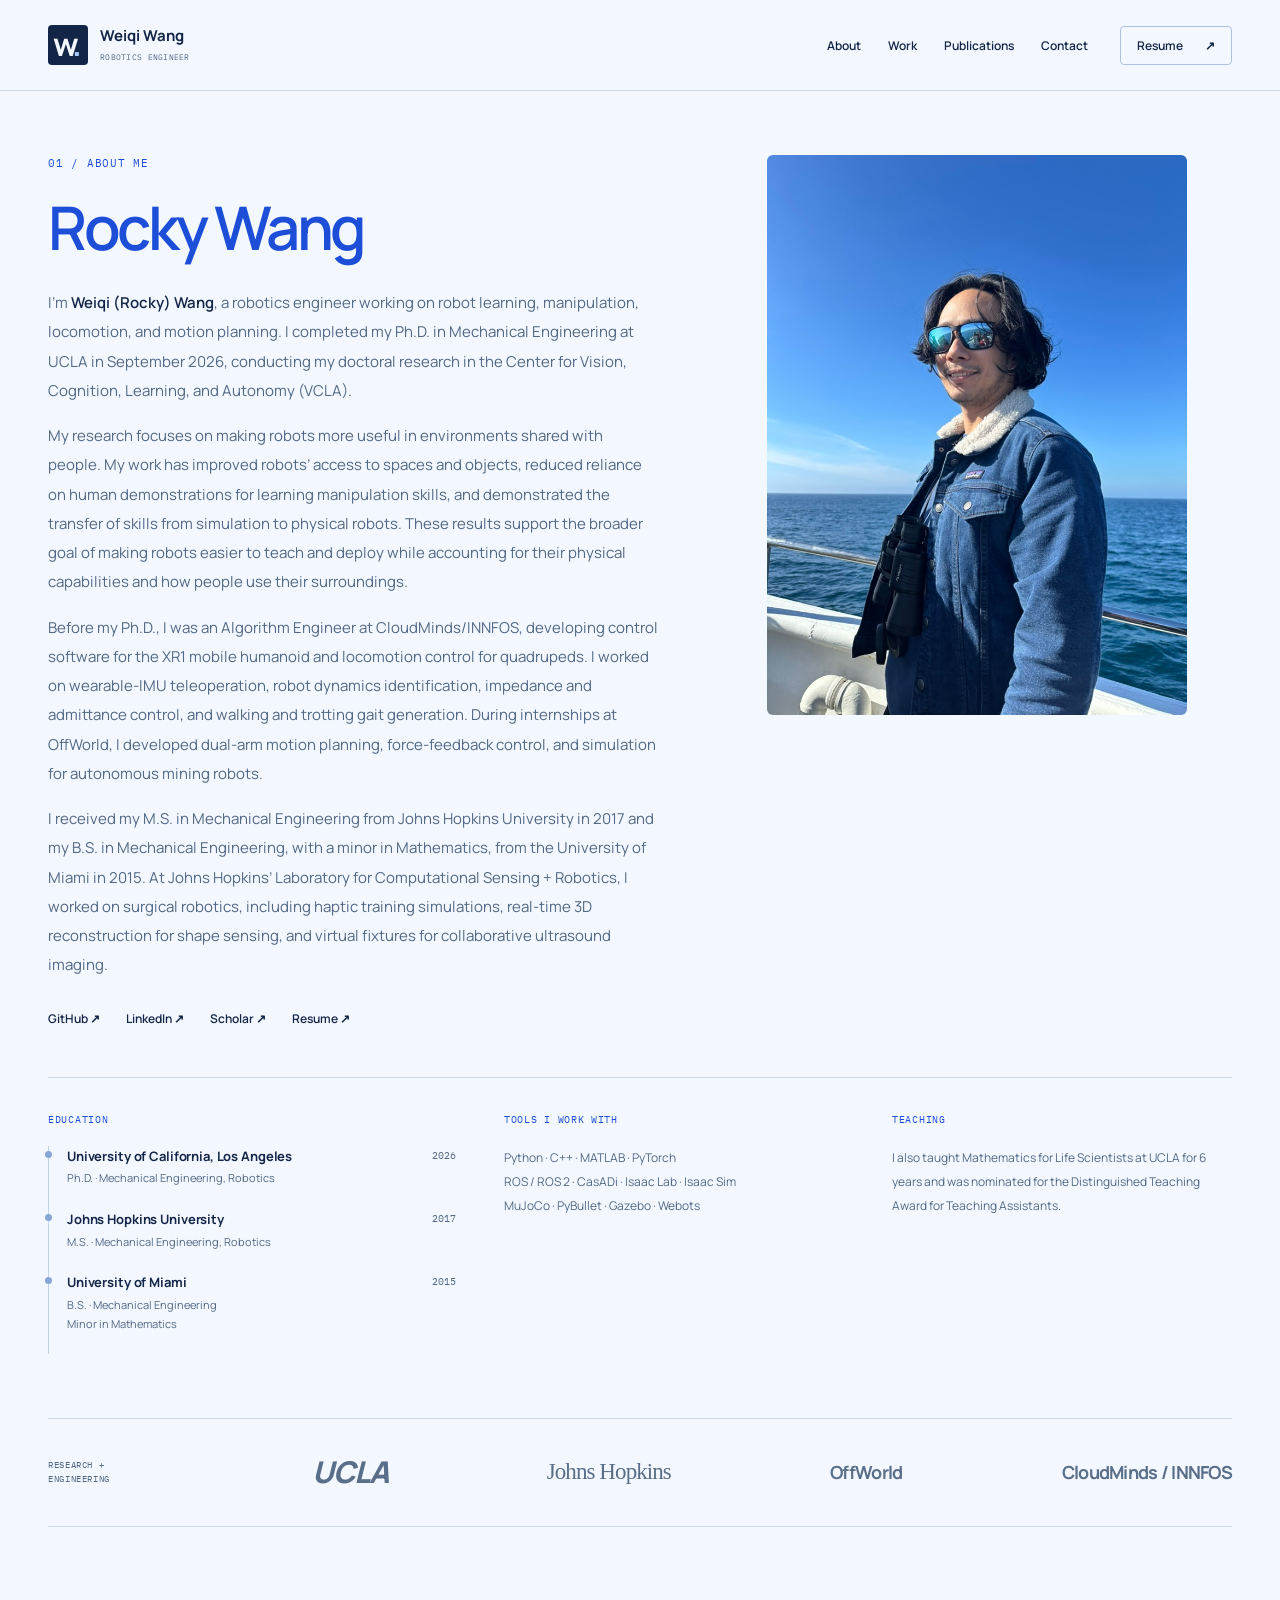
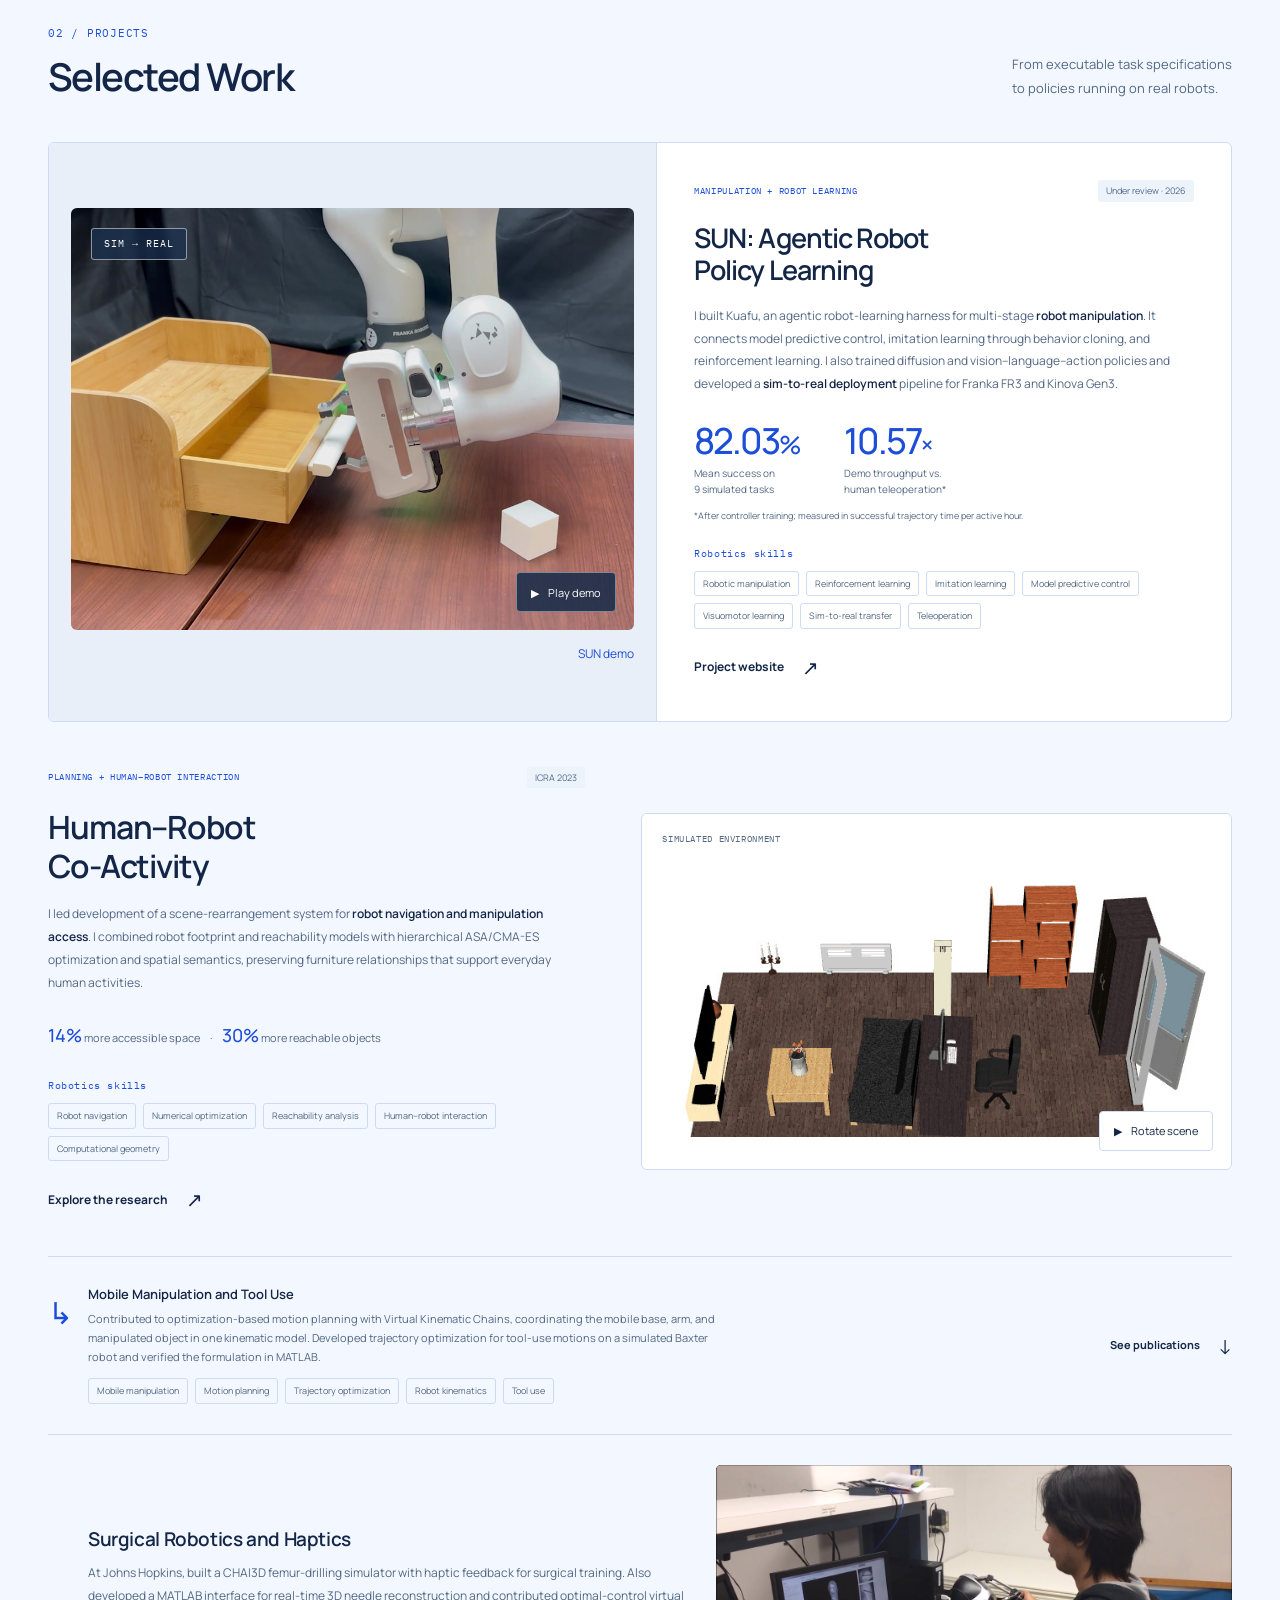
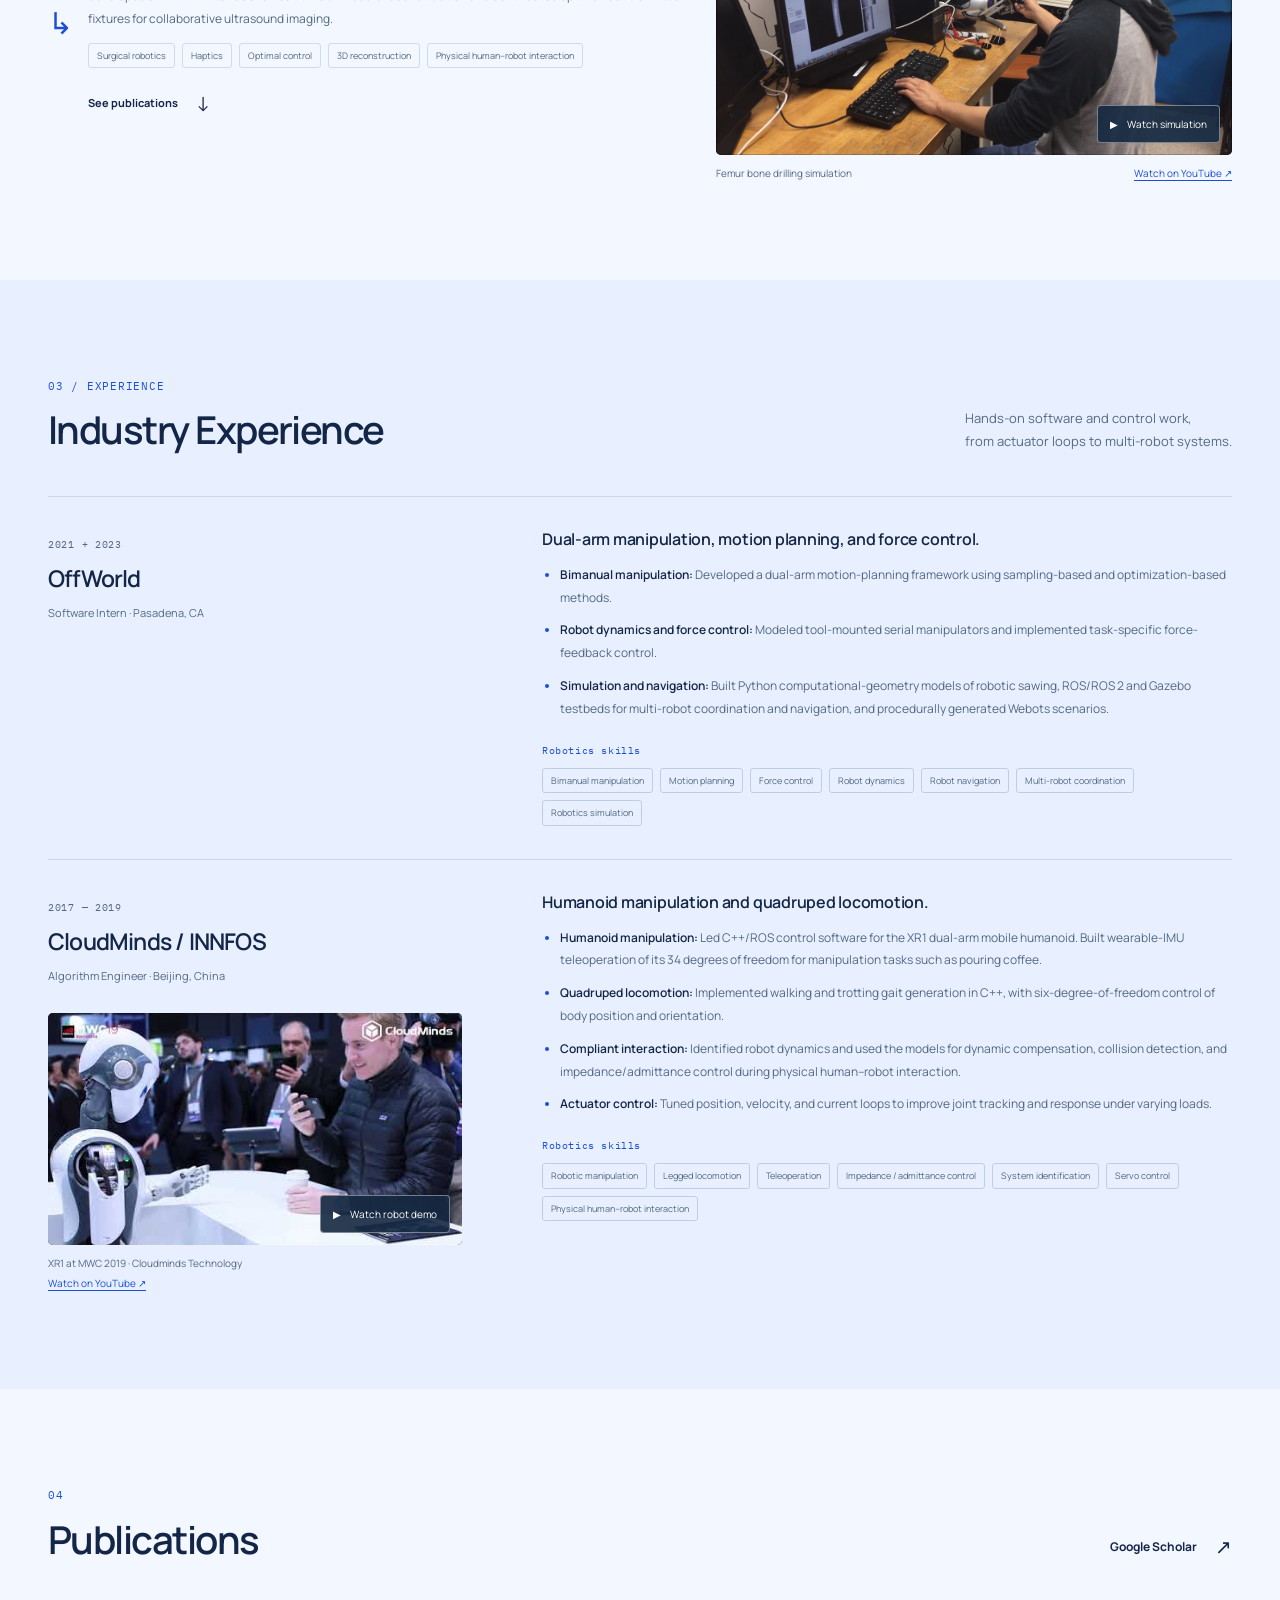
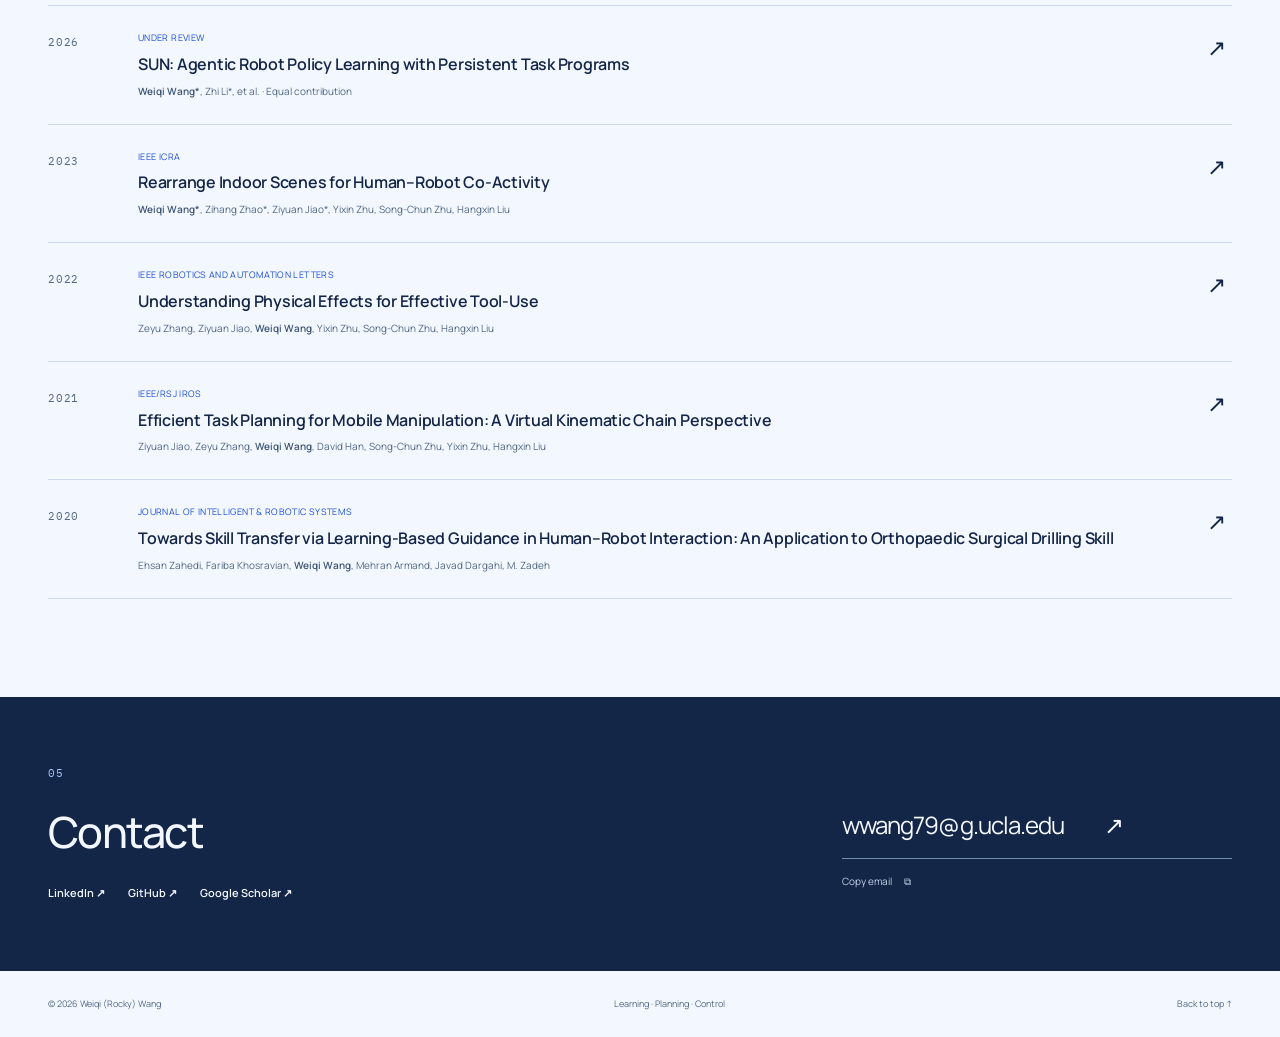
==== commit 06c35dc9: "Describe UCLA teaching experience as six years" ====
--- a/index.html
+++ b/index.html
@@ -64,7 +64,7 @@
         </div>
         <div class="teaching">
           <h2 class="mono">TEACHING</h2>
-          <p class="teaching-note">I also taught Mathematics for Life Scientists at UCLA for 18 quarters and was nominated for the Distinguished Teaching Award for Teaching Assistants.</p>
+          <p class="teaching-note">I also taught Mathematics for Life Scientists at UCLA for 6 years and was nominated for the Distinguished Teaching Award for Teaching Assistants.</p>
         </div>
       </div>
     </section>
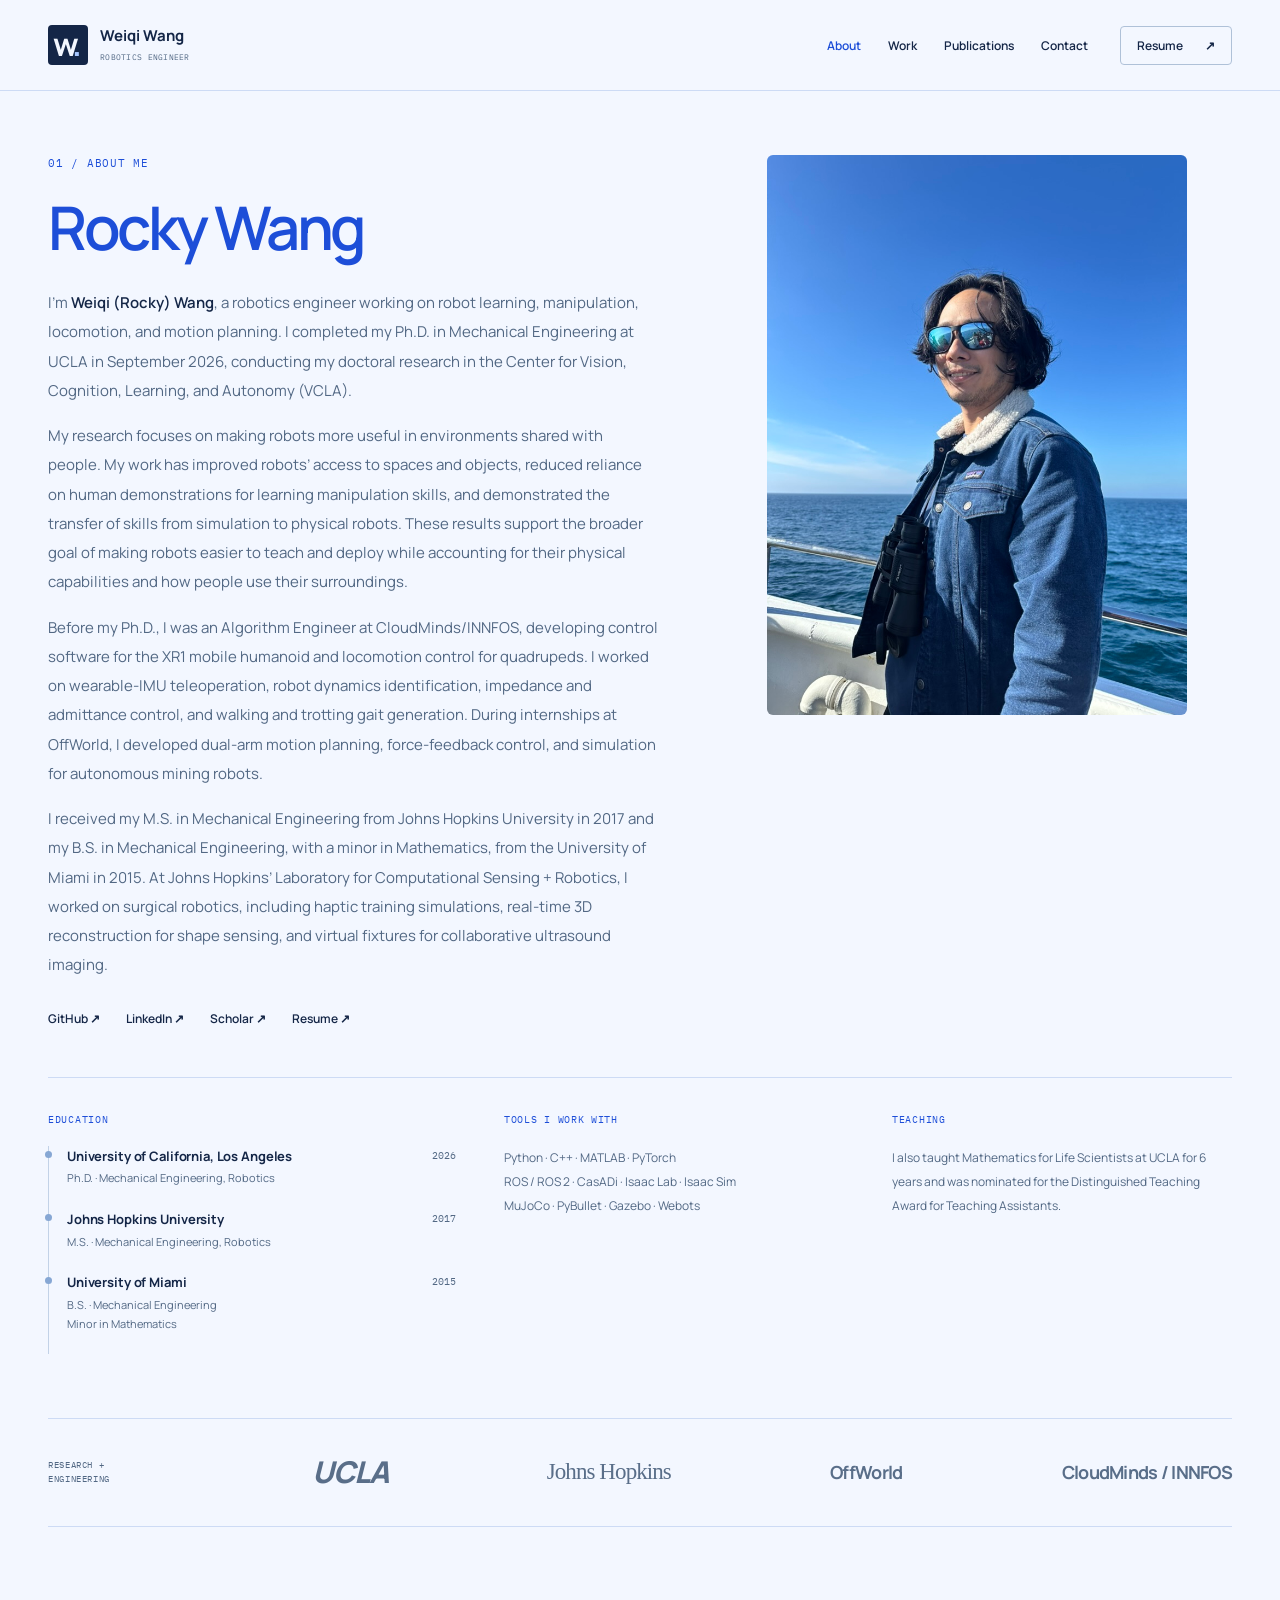
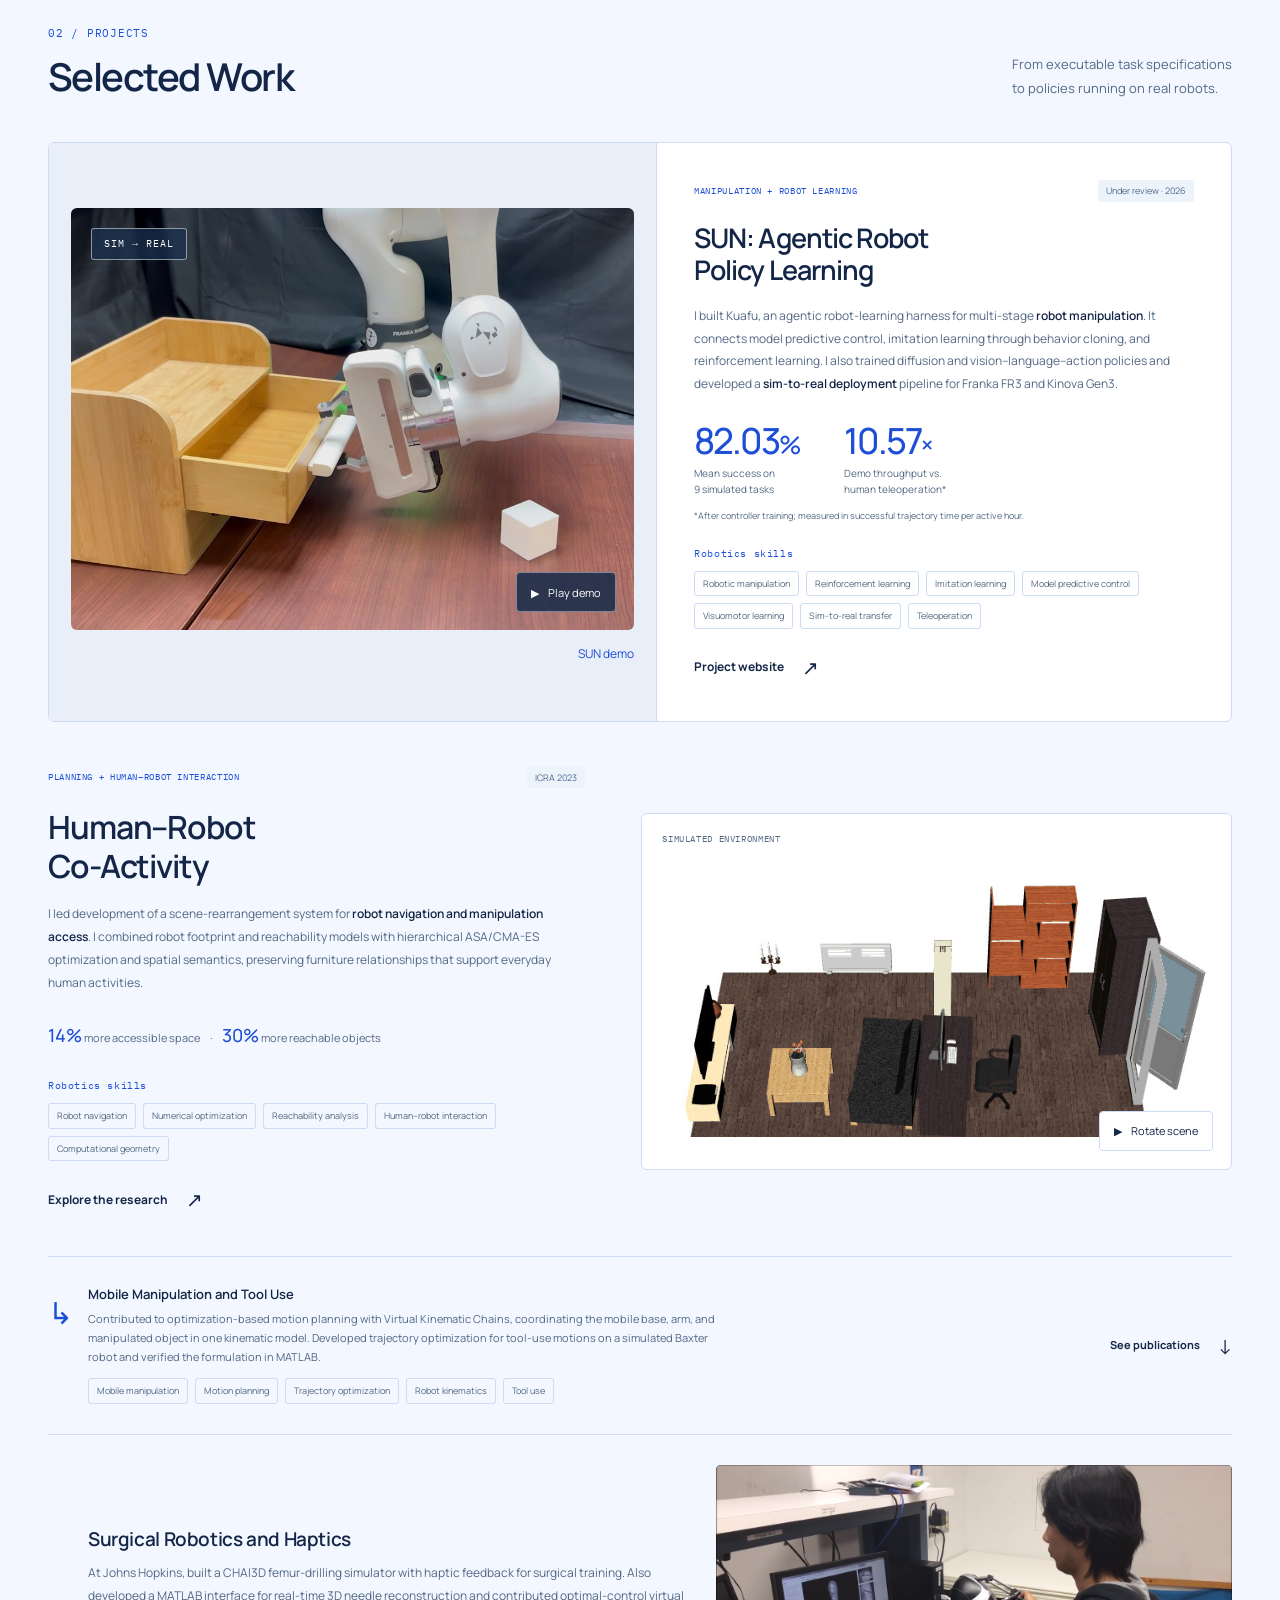
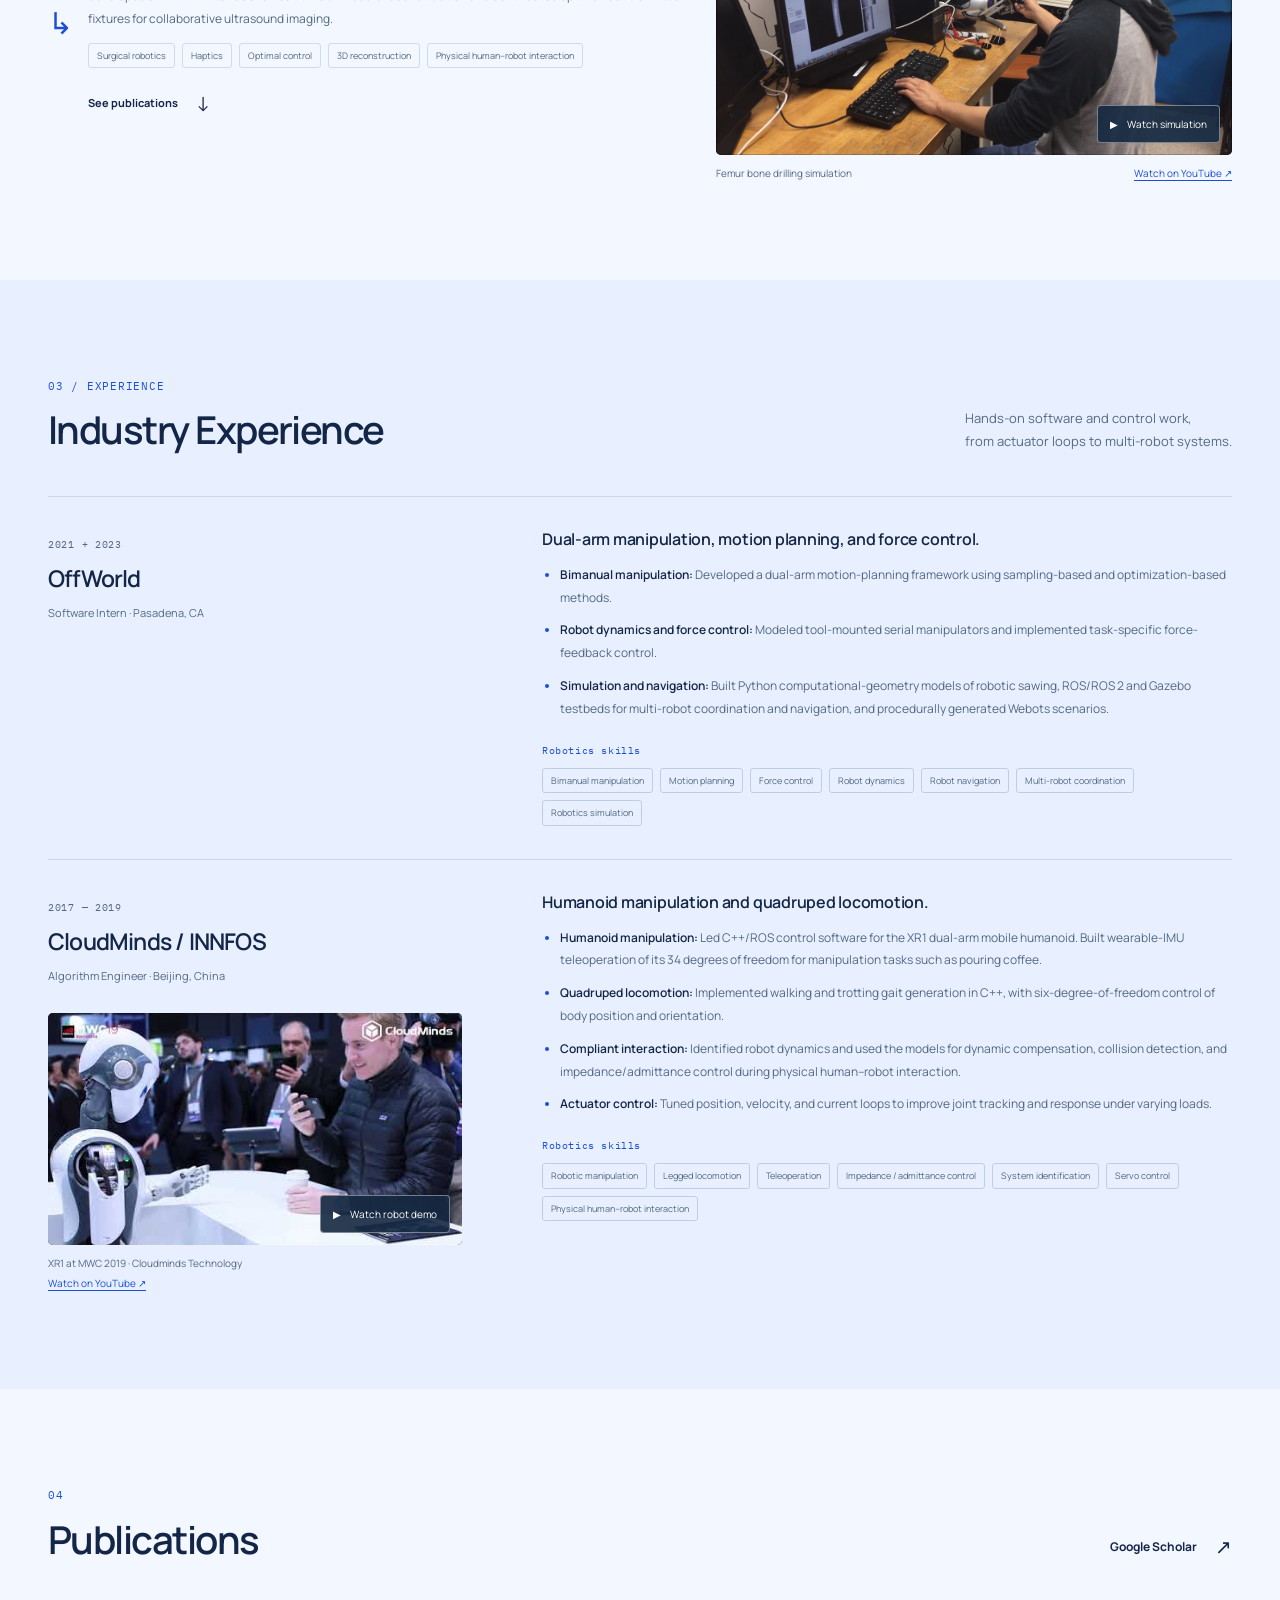
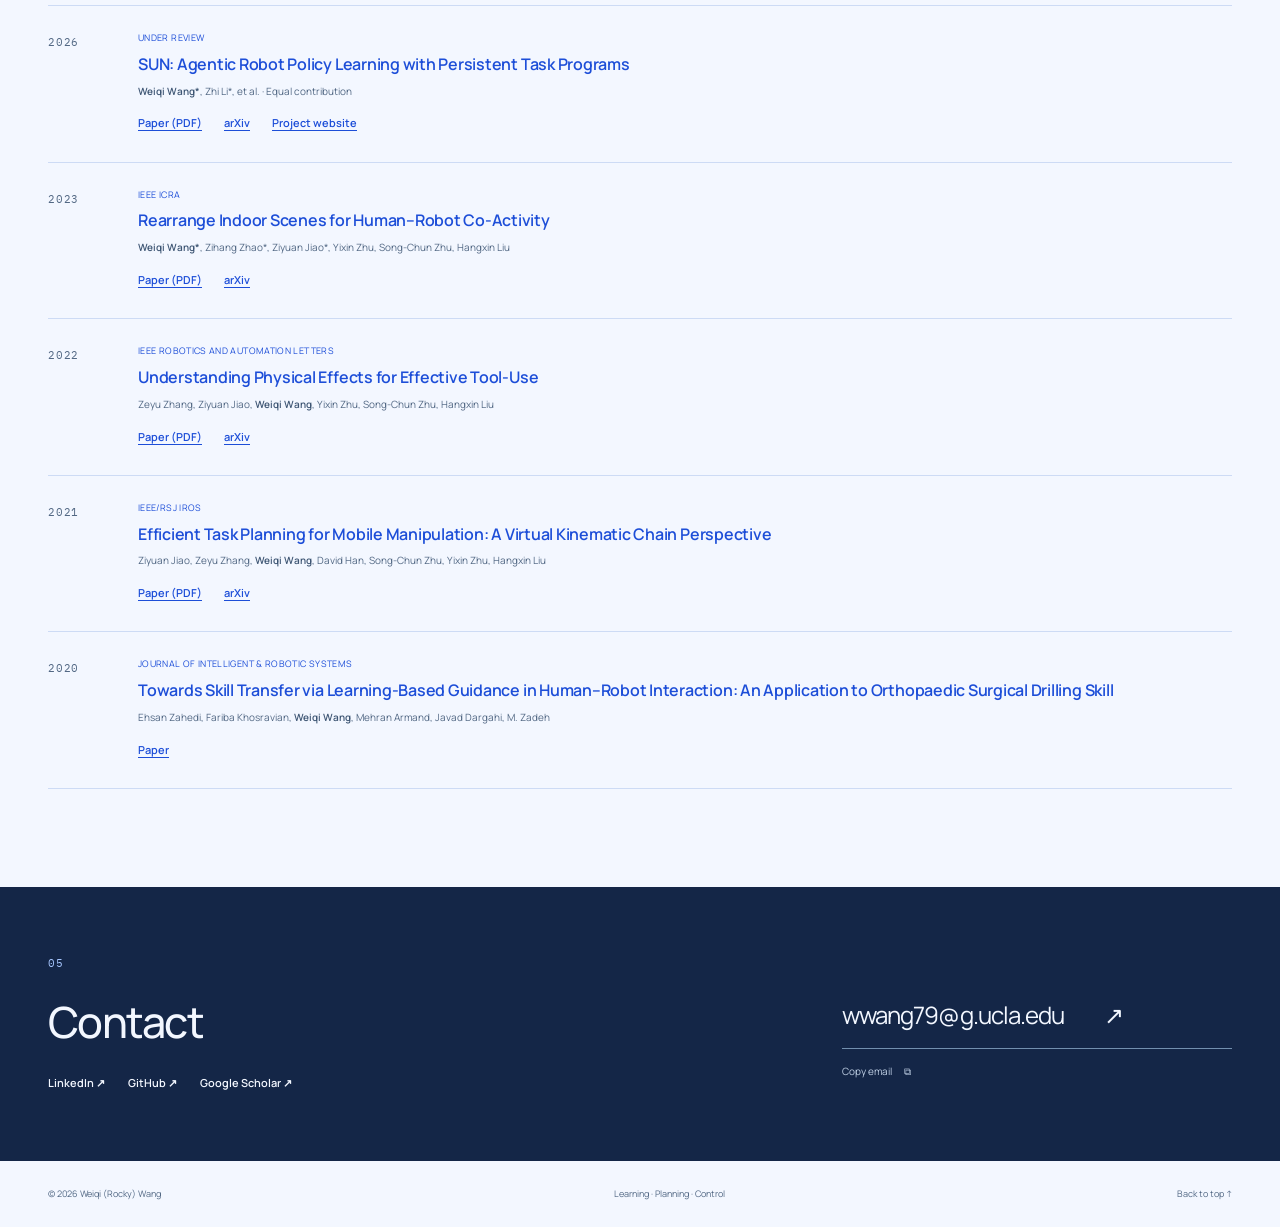
==== commit 5ca69c69: "Add explicit paper and arXiv links to publications" ====
--- a/index.html
+++ b/index.html
@@ -16,7 +16,7 @@
   <link rel="icon" href="assets/favicon.svg?v=4d093eabb38e" type="image/svg+xml">
   <link rel="preload" href="assets/manrope.woff2" as="font" type="font/woff2" crossorigin>
   <link rel="stylesheet" href="assets/fonts.css">
-  <link rel="stylesheet" href="styles.css?v=fbe2e6f1d9a6">
+  <link rel="stylesheet" href="styles.css?v=93c9e525212d">
   <script src="site.js" defer></script>
 </head>
 <body>
@@ -138,11 +138,26 @@
     </div></section>
 
     <section id="publications" class="section container publications-section" aria-labelledby="publications-title"><div class="section-heading"><div><p class="eyebrow">04</p><h2 id="publications-title">Publications</h2></div><a class="text-link" href="https://scholar.google.com/citations?hl=en&amp;user=P1fATLkAAAAJ" target="_blank" rel="noopener noreferrer">Google Scholar <span aria-hidden="true">↗</span></a></div><div class="publication-list">
-      <article class="publication"><span class="pub-year mono">2026</span><div><p class="pub-venue">Under review</p><h3><a href="https://kuafu-robo.github.io/" target="_blank" rel="noopener noreferrer">SUN: Agentic Robot Policy Learning with Persistent Task Programs</a></h3><p><strong>Weiqi Wang*</strong>, Zhi Li*, et al. <span class="muted">· Equal contribution</span></p></div><a class="pub-arrow" href="projects/sun.html" aria-label="SUN project details">↗</a></article>
-      <article class="publication"><span class="pub-year mono">2023</span><div><p class="pub-venue">IEEE ICRA</p><h3><a href="https://arxiv.org/abs/2303.05676" target="_blank" rel="noopener noreferrer">Rearrange Indoor Scenes for Human–Robot Co-Activity</a></h3><p><strong>Weiqi Wang*</strong>, Zihang Zhao*, Ziyuan Jiao*, Yixin Zhu, Song-Chun Zhu, Hangxin Liu</p></div><a class="pub-arrow" href="https://arxiv.org/abs/2303.05676" target="_blank" rel="noopener noreferrer" aria-label="Read co-activity paper on arXiv">↗</a></article>
-      <article class="publication"><span class="pub-year mono">2022</span><div><p class="pub-venue">IEEE Robotics and Automation Letters</p><h3><a href="https://arxiv.org/abs/2206.14998" target="_blank" rel="noopener noreferrer">Understanding Physical Effects for Effective Tool-Use</a></h3><p>Zeyu Zhang, Ziyuan Jiao, <strong>Weiqi Wang</strong>, Yixin Zhu, Song-Chun Zhu, Hangxin Liu</p></div><a class="pub-arrow" href="https://arxiv.org/abs/2206.14998" target="_blank" rel="noopener noreferrer" aria-label="Read tool-use paper on arXiv">↗</a></article>
-      <article class="publication"><span class="pub-year mono">2021</span><div><p class="pub-venue">IEEE/RSJ IROS</p><h3><a href="https://arxiv.org/abs/2108.01259" target="_blank" rel="noopener noreferrer">Efficient Task Planning for Mobile Manipulation: A Virtual Kinematic Chain Perspective</a></h3><p>Ziyuan Jiao, Zeyu Zhang, <strong>Weiqi Wang</strong>, David Han, Song-Chun Zhu, Yixin Zhu, Hangxin Liu</p></div><a class="pub-arrow" href="https://arxiv.org/abs/2108.01259" target="_blank" rel="noopener noreferrer" aria-label="Read Virtual Kinematic Chain paper on arXiv">↗</a></article>
-      <article class="publication"><span class="pub-year mono">2020</span><div><p class="pub-venue">Journal of Intelligent &amp; Robotic Systems</p><h3><a href="https://doi.org/10.1007/s10846-019-01082-2" target="_blank" rel="noopener noreferrer">Towards Skill Transfer via Learning-Based Guidance in Human–Robot Interaction: An Application to Orthopaedic Surgical Drilling Skill</a></h3><p>Ehsan Zahedi, Fariba Khosravian, <strong>Weiqi Wang</strong>, Mehran Armand, Javad Dargahi, M. Zadeh</p></div><a class="pub-arrow" href="https://doi.org/10.1007/s10846-019-01082-2" target="_blank" rel="noopener noreferrer" aria-label="Read surgical skill-transfer paper">↗</a></article>
+      <article class="publication"><span class="pub-year mono">2026</span><div>
+        <p class="pub-venue">Under review</p><h3><a href="https://arxiv.org/abs/2608.31167" target="_blank" rel="noopener noreferrer">SUN: Agentic Robot Policy Learning with Persistent Task Programs</a></h3><p><strong>Weiqi Wang*</strong>, Zhi Li*, et al. <span class="muted">· Equal contribution</span></p>
+        <div class="pub-links"><a href="https://kuafu-robo.github.io/assets/paper/SUN.pdf" target="_blank" rel="noopener noreferrer">Paper (PDF)</a><a href="https://arxiv.org/abs/2608.31167" target="_blank" rel="noopener noreferrer">arXiv</a><a href="https://kuafu-robo.github.io/" target="_blank" rel="noopener noreferrer">Project website</a></div>
+      </div></article>
+      <article class="publication"><span class="pub-year mono">2023</span><div>
+        <p class="pub-venue">IEEE ICRA</p><h3><a href="https://arxiv.org/abs/2303.05676" target="_blank" rel="noopener noreferrer">Rearrange Indoor Scenes for Human–Robot Co-Activity</a></h3><p><strong>Weiqi Wang*</strong>, Zihang Zhao*, Ziyuan Jiao*, Yixin Zhu, Song-Chun Zhu, Hangxin Liu</p>
+        <div class="pub-links"><a href="https://arxiv.org/pdf/2303.05676" target="_blank" rel="noopener noreferrer">Paper (PDF)</a><a href="https://arxiv.org/abs/2303.05676" target="_blank" rel="noopener noreferrer">arXiv</a></div>
+      </div></article>
+      <article class="publication"><span class="pub-year mono">2022</span><div>
+        <p class="pub-venue">IEEE Robotics and Automation Letters</p><h3><a href="https://arxiv.org/abs/2206.14998" target="_blank" rel="noopener noreferrer">Understanding Physical Effects for Effective Tool-Use</a></h3><p>Zeyu Zhang, Ziyuan Jiao, <strong>Weiqi Wang</strong>, Yixin Zhu, Song-Chun Zhu, Hangxin Liu</p>
+        <div class="pub-links"><a href="https://arxiv.org/pdf/2206.14998" target="_blank" rel="noopener noreferrer">Paper (PDF)</a><a href="https://arxiv.org/abs/2206.14998" target="_blank" rel="noopener noreferrer">arXiv</a></div>
+      </div></article>
+      <article class="publication"><span class="pub-year mono">2021</span><div>
+        <p class="pub-venue">IEEE/RSJ IROS</p><h3><a href="https://arxiv.org/abs/2108.01259" target="_blank" rel="noopener noreferrer">Efficient Task Planning for Mobile Manipulation: A Virtual Kinematic Chain Perspective</a></h3><p>Ziyuan Jiao, Zeyu Zhang, <strong>Weiqi Wang</strong>, David Han, Song-Chun Zhu, Yixin Zhu, Hangxin Liu</p>
+        <div class="pub-links"><a href="https://arxiv.org/pdf/2108.01259" target="_blank" rel="noopener noreferrer">Paper (PDF)</a><a href="https://arxiv.org/abs/2108.01259" target="_blank" rel="noopener noreferrer">arXiv</a></div>
+      </div></article>
+      <article class="publication"><span class="pub-year mono">2020</span><div>
+        <p class="pub-venue">Journal of Intelligent &amp; Robotic Systems</p><h3><a href="https://doi.org/10.1007/s10846-019-01082-2" target="_blank" rel="noopener noreferrer">Towards Skill Transfer via Learning-Based Guidance in Human–Robot Interaction: An Application to Orthopaedic Surgical Drilling Skill</a></h3><p>Ehsan Zahedi, Fariba Khosravian, <strong>Weiqi Wang</strong>, Mehran Armand, Javad Dargahi, M. Zadeh</p>
+        <div class="pub-links"><a href="https://doi.org/10.1007/s10846-019-01082-2" target="_blank" rel="noopener noreferrer">Paper</a></div>
+      </div></article>
     </div></section>
 
     <section id="contact" class="contact-section"><div class="container"><p class="eyebrow">05</p><div class="contact-grid"><div><h2>Contact</h2><div class="social-links" aria-label="Professional profiles"><a href="https://www.linkedin.com/in/weiqiwang93" target="_blank" rel="noopener noreferrer">LinkedIn ↗</a><a href="https://github.com/Rayckey" target="_blank" rel="noopener noreferrer">GitHub ↗</a><a href="https://scholar.google.com/citations?hl=en&amp;user=P1fATLkAAAAJ" target="_blank" rel="noopener noreferrer">Google Scholar ↗</a></div></div><div class="contact-actions"><a class="contact-email" href="mailto:wwang79@g.ucla.edu">wwang79@g.ucla.edu <span aria-hidden="true">↗</span></a><button class="copy-email" data-copy="wwang79@g.ucla.edu">Copy email <span aria-hidden="true">⧉</span></button><span class="copy-feedback" role="status" aria-live="polite"></span></div></div></div></section>
--- a/styles.css
+++ b/styles.css
@@ -53,6 +53,13 @@
 .sun-demo .caption-link{font-size:12px}
 .research-note p:first-child{margin-top:0}
 .publications-section{padding-top:98px}
+.publication{grid-template-columns:70px minmax(0,1fr)}
+.publication h3 a{color:var(--blue)}
+.publication h3 a:hover{text-decoration:underline;text-underline-offset:3px}
+.pub-links{display:flex;flex-wrap:wrap;gap:8px 22px;margin-top:10px}
+.pub-links a{display:inline-flex;align-items:center;min-height:28px;color:var(--blue);font-size:11px;font-weight:600;line-height:1.5;text-decoration:underline;text-underline-offset:3px}
+.pub-links a:hover{text-decoration-thickness:2px}
+@media(max-width:600px){.publication{grid-template-columns:40px minmax(0,1fr)}}
 .project-copy>p strong{color:var(--ink);font-weight:600}
 .project-copy>.skills-label,.experience-detail>.skills-label{font:10px/1.6 var(--mono);letter-spacing:.06em;color:var(--blue);margin-top:22px}
 .skills-label+.tags{margin-top:9px}
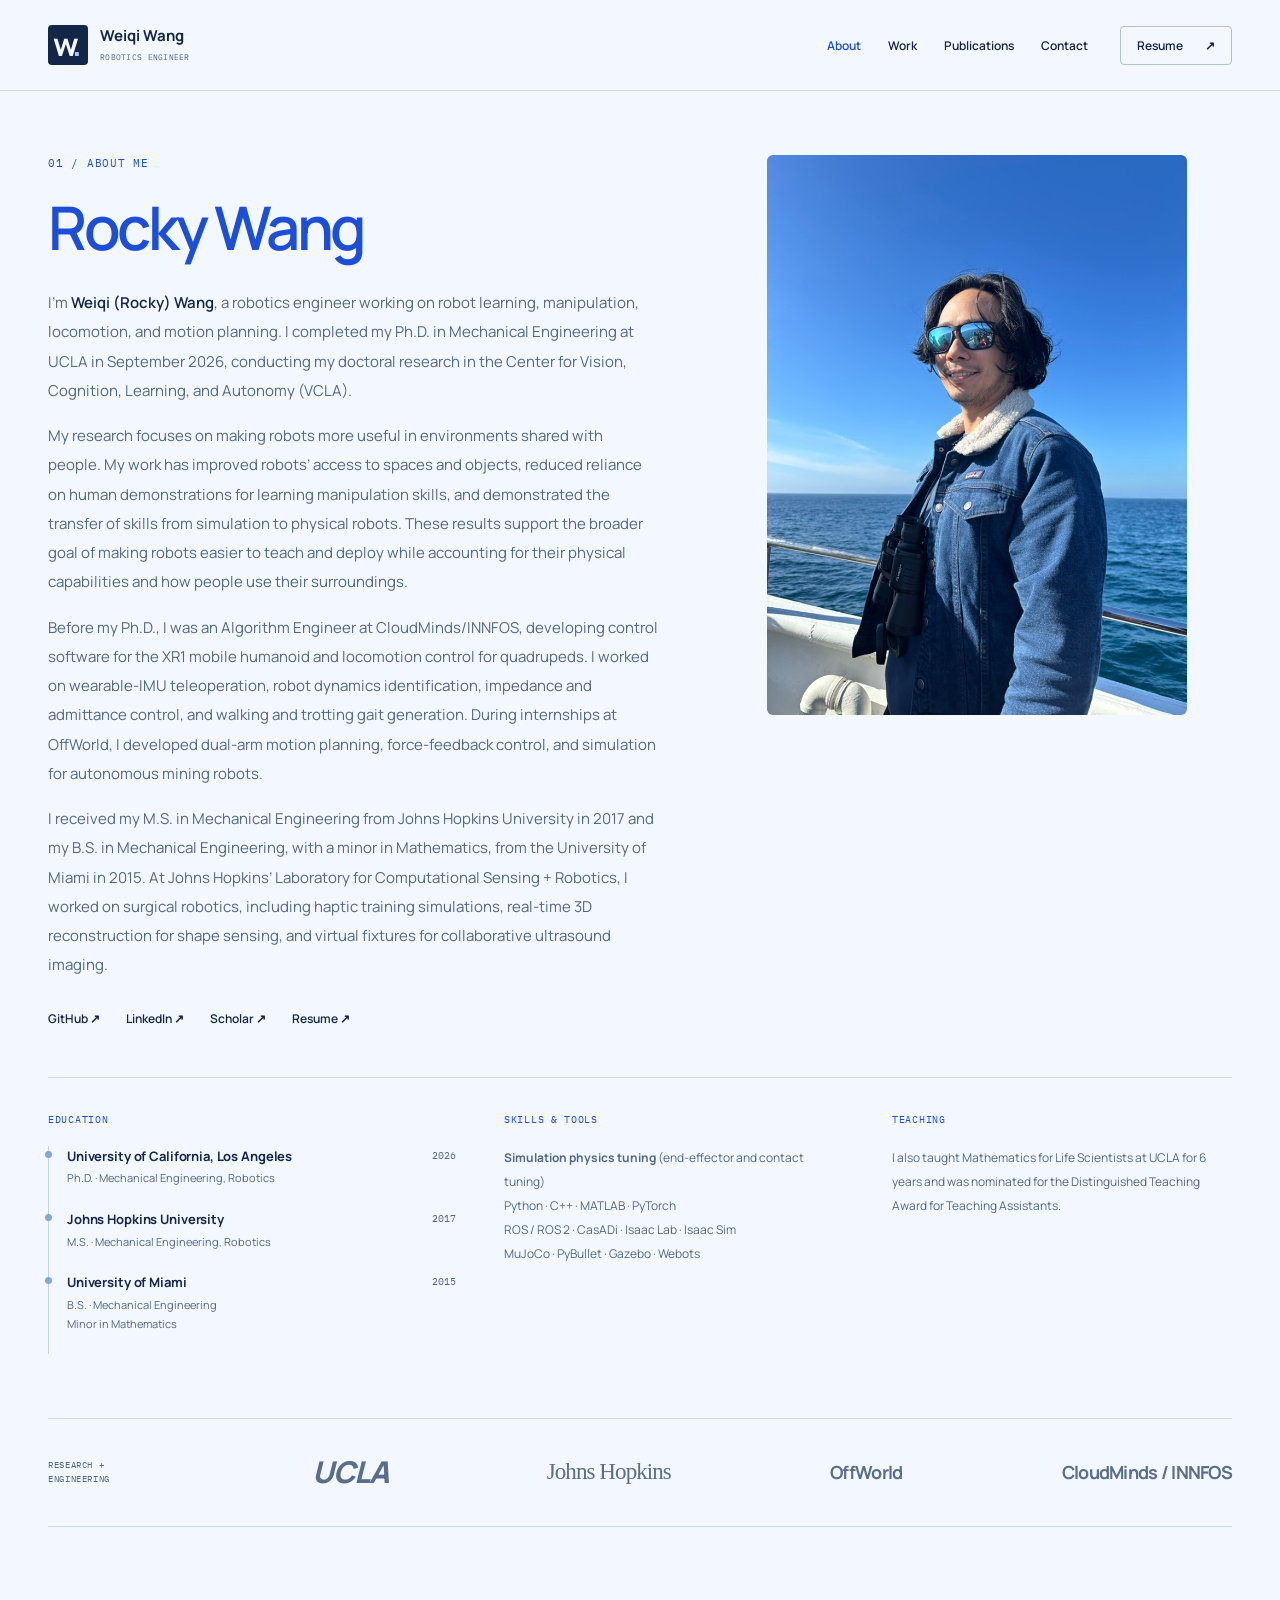
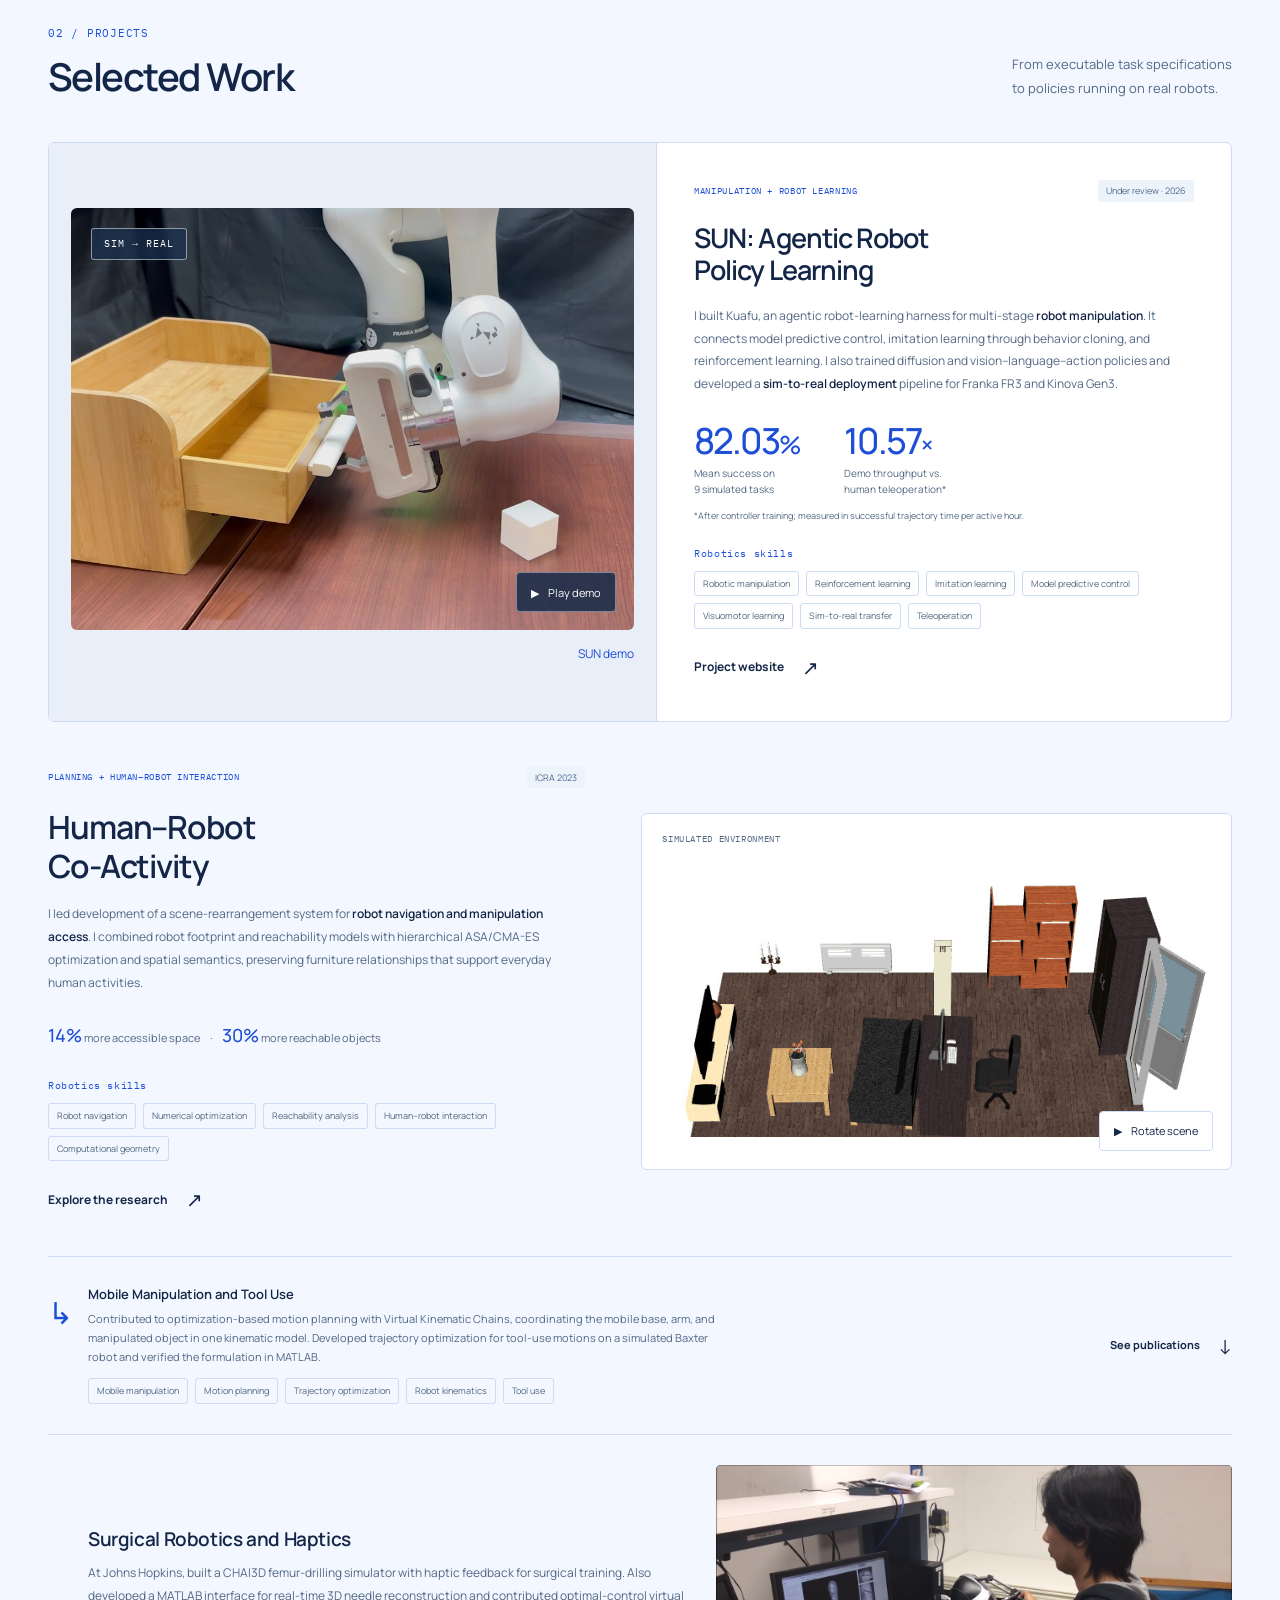
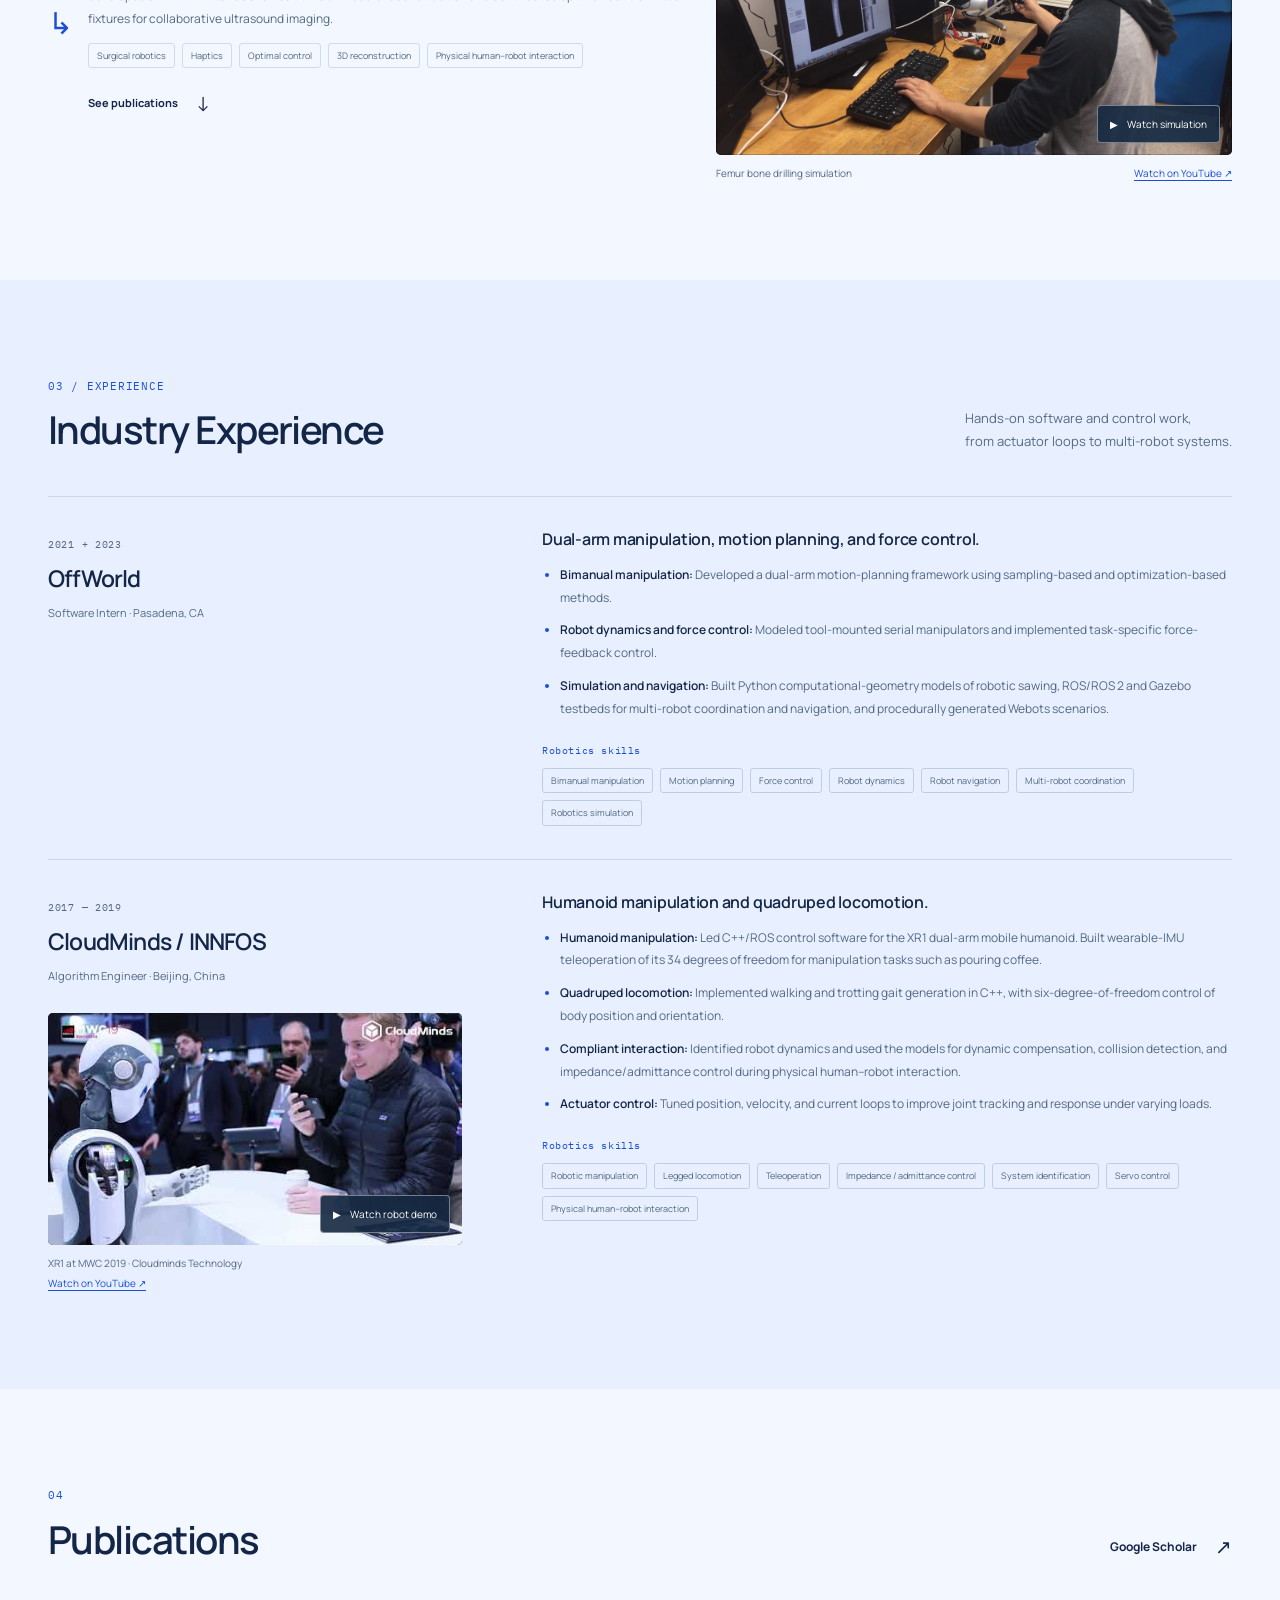
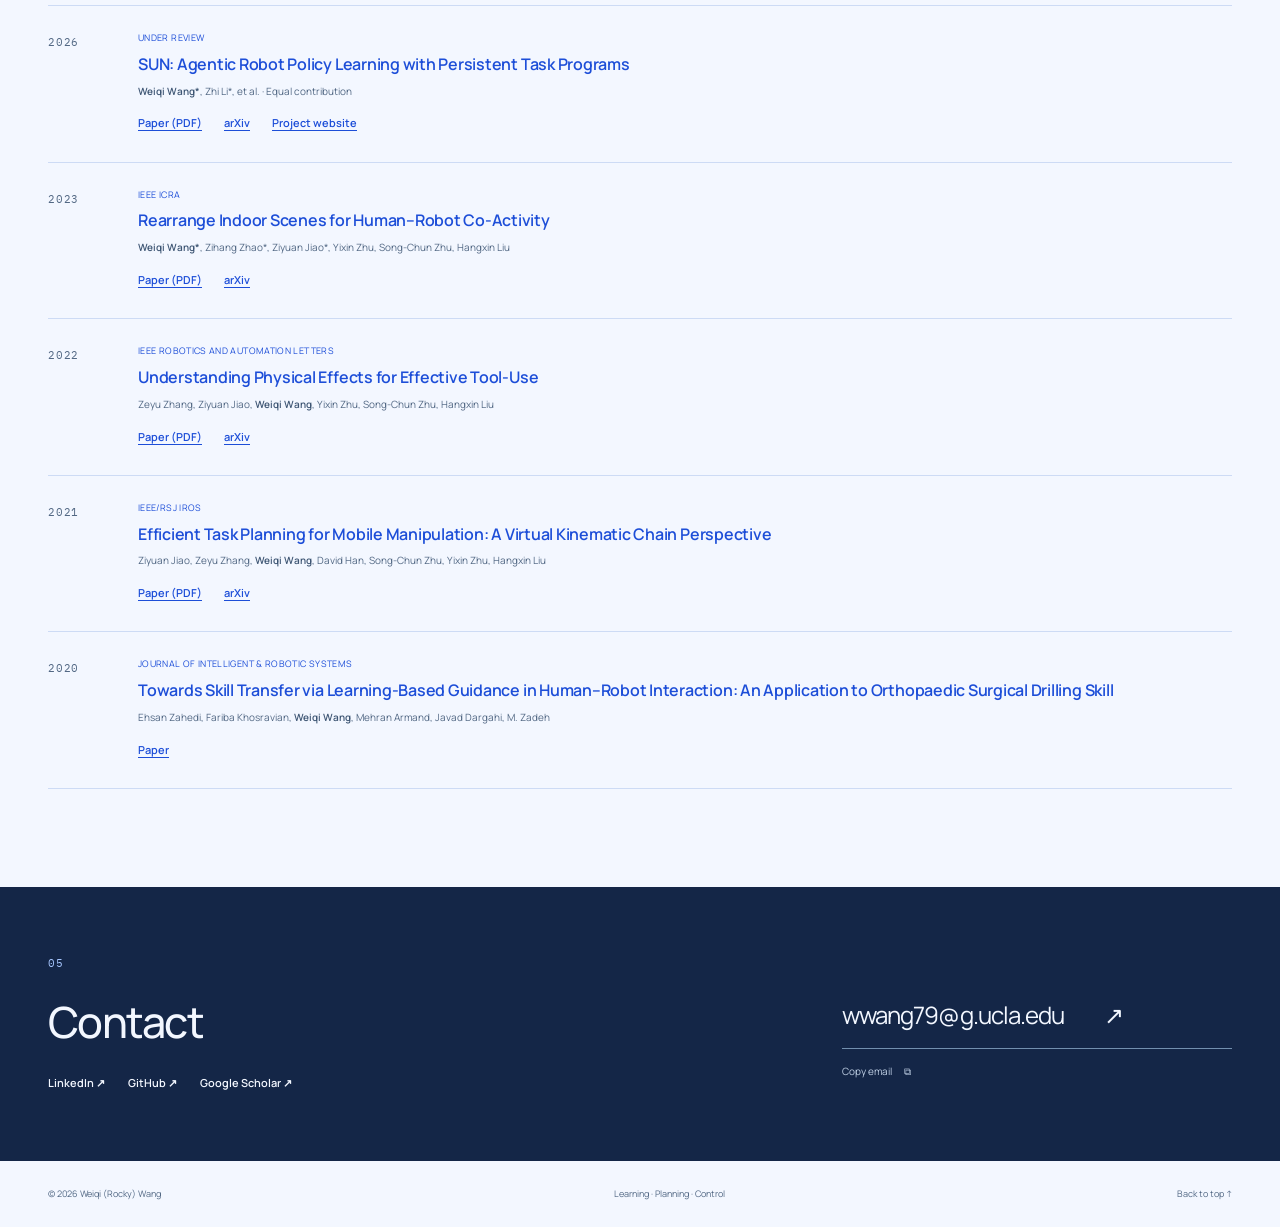
==== commit 7ff044e5: "Add simulation physics tuning to general skills" ====
--- a/index.html
+++ b/index.html
@@ -25,7 +25,7 @@
     <div class="container nav-row">
       <a class="wordmark" href="./" aria-label="Weiqi Wang, home"><span class="monogram" aria-hidden="true">w<span>.</span></span><span>Weiqi Wang<span class="wordmark-sub">ROBOTICS ENGINEER</span></span></a>
       <nav aria-label="Main navigation"><a href="#about">About</a><a href="#work">Work</a><a href="#publications">Publications</a><a href="#contact">Contact</a></nav>
-      <a class="nav-resume" href="assets/Weiqi-Wang-Resume.pdf">Resume <span aria-hidden="true">↗</span></a>
+      <a class="nav-resume" href="assets/Weiqi-Wang-Resume.pdf?v=91123d0ad238">Resume <span aria-hidden="true">↗</span></a>
     </div>
   </header>
   <main id="main">
@@ -44,7 +44,7 @@
             <a href="https://github.com/Rayckey" target="_blank" rel="noopener noreferrer">GitHub ↗</a>
             <a href="https://www.linkedin.com/in/weiqiwang93" target="_blank" rel="noopener noreferrer">LinkedIn ↗</a>
             <a href="https://scholar.google.com/citations?hl=en&amp;user=P1fATLkAAAAJ" target="_blank" rel="noopener noreferrer">Scholar ↗</a>
-            <a href="assets/Weiqi-Wang-Resume.pdf">Resume ↗</a>
+            <a href="assets/Weiqi-Wang-Resume.pdf?v=91123d0ad238">Resume ↗</a>
           </div>
         </div>
       </div>
@@ -59,8 +59,8 @@
           <div><span class="education-year">2015</span><h3>University of Miami</h3><p>B.S. · Mechanical Engineering<br>Minor in Mathematics</p></div>
         </div>
         <div class="toolkit">
-          <h2 class="mono">TOOLS I WORK WITH</h2>
-          <p>Python · C++ · MATLAB · PyTorch<br>ROS / ROS 2 · CasADi · Isaac Lab · Isaac Sim<br>MuJoCo · PyBullet · Gazebo · Webots</p>
+          <h2 class="mono">SKILLS &amp; TOOLS</h2>
+          <p><strong>Simulation physics tuning</strong> (end-effector and contact tuning)<br>Python · C++ · MATLAB · PyTorch<br>ROS / ROS 2 · CasADi · Isaac Lab · Isaac Sim<br>MuJoCo · PyBullet · Gazebo · Webots</p>
         </div>
         <div class="teaching">
           <h2 class="mono">TEACHING</h2>
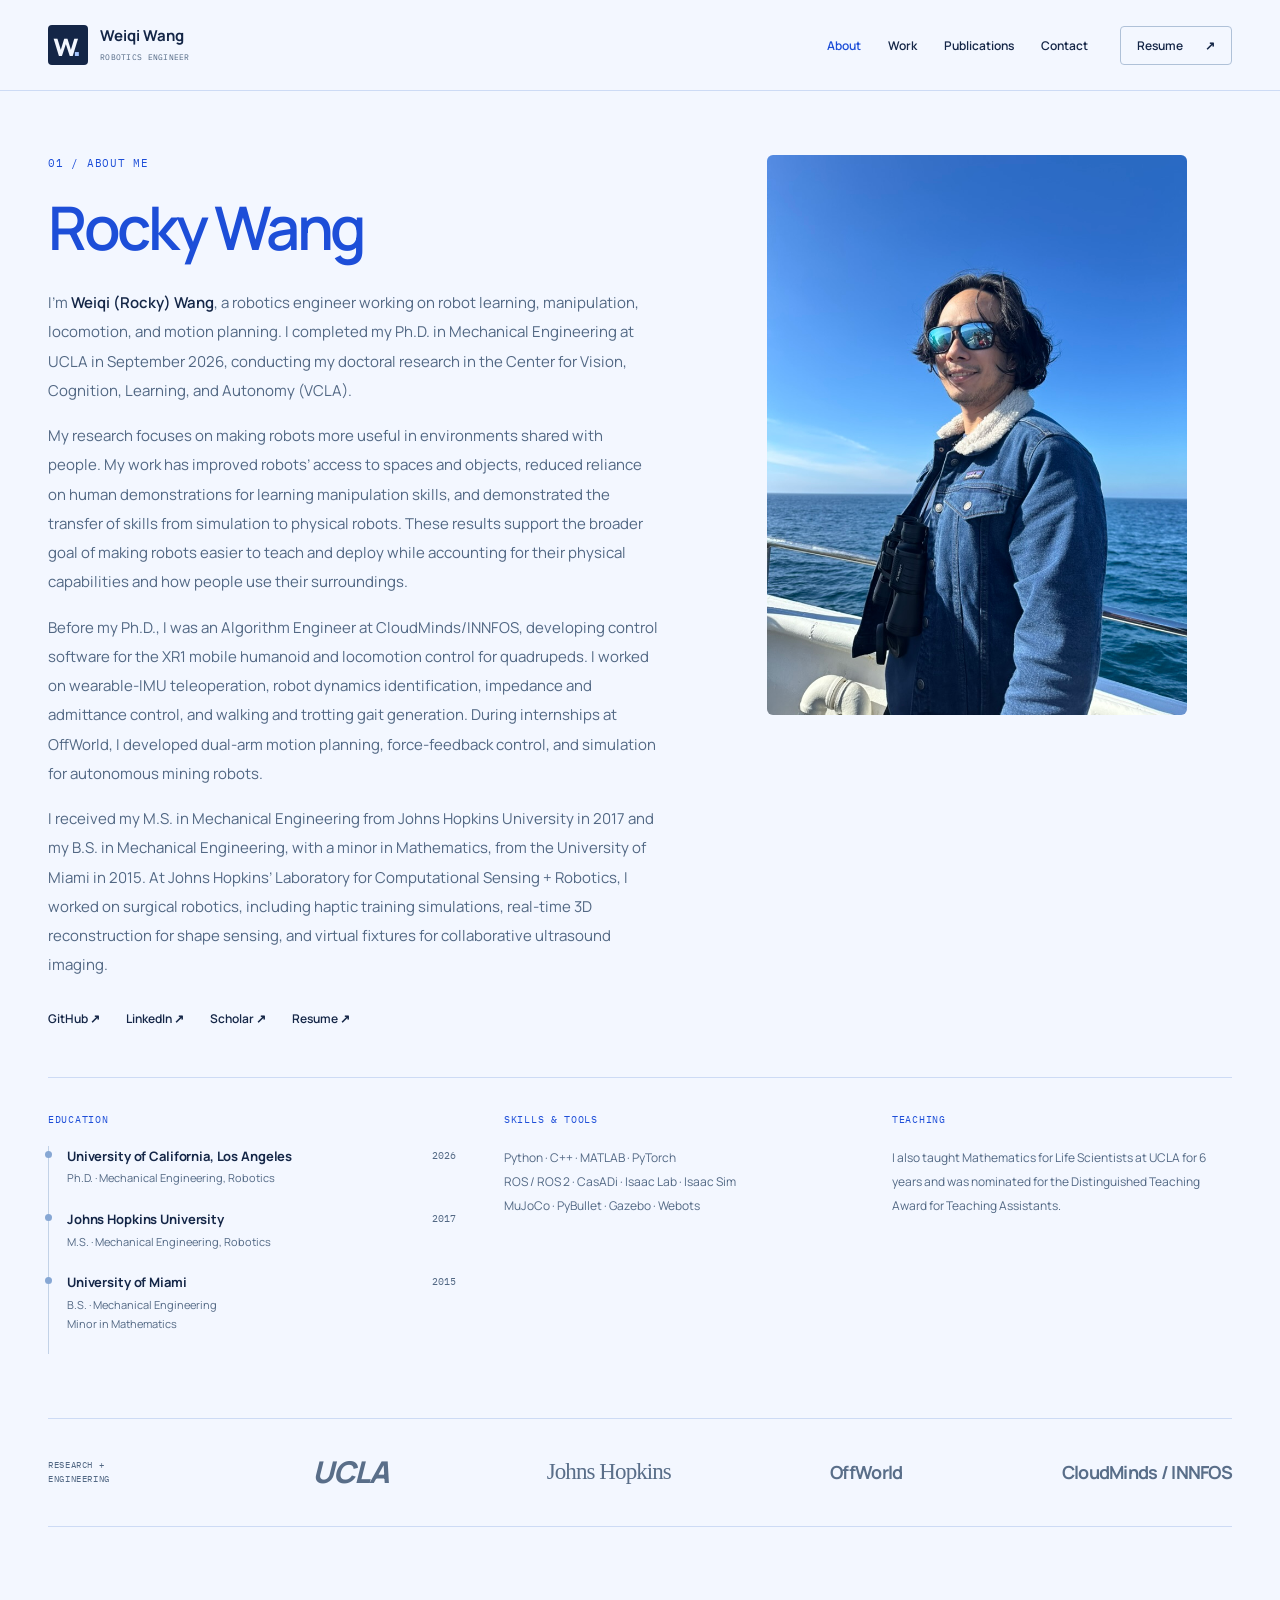
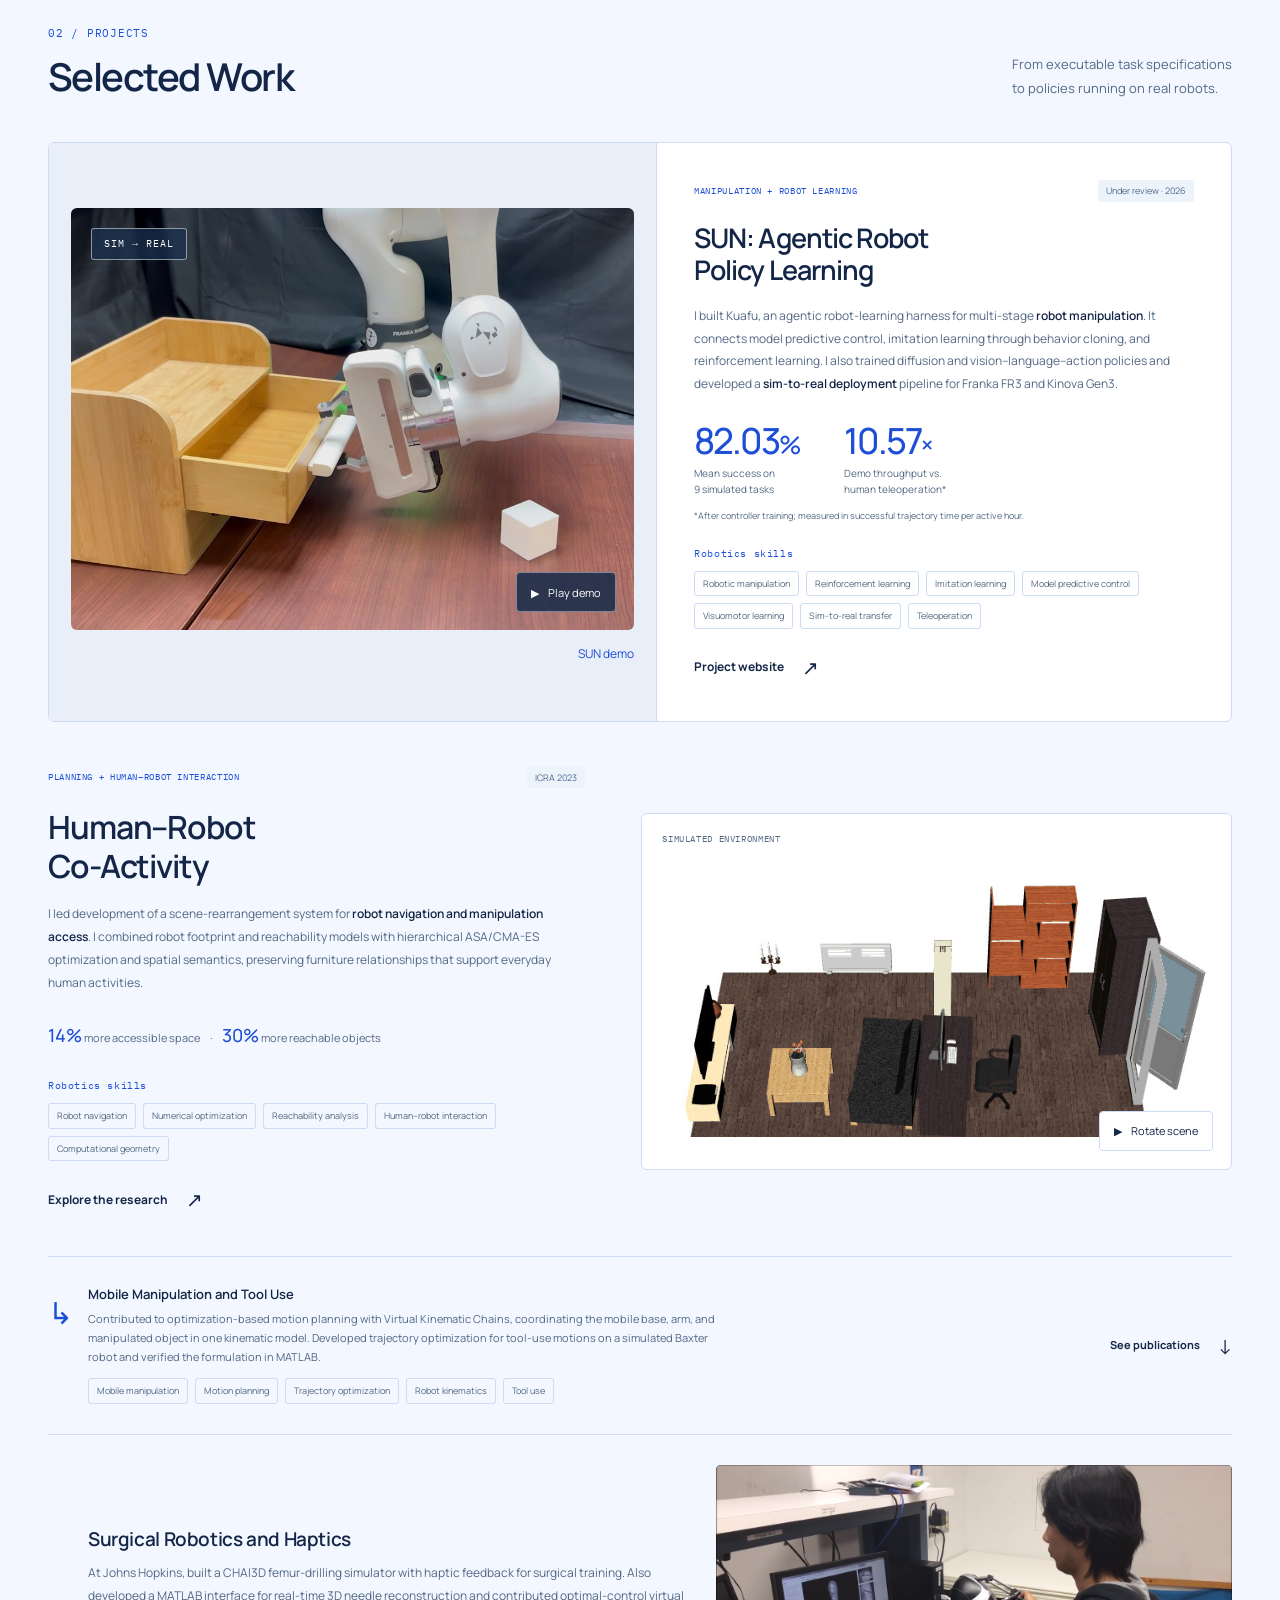
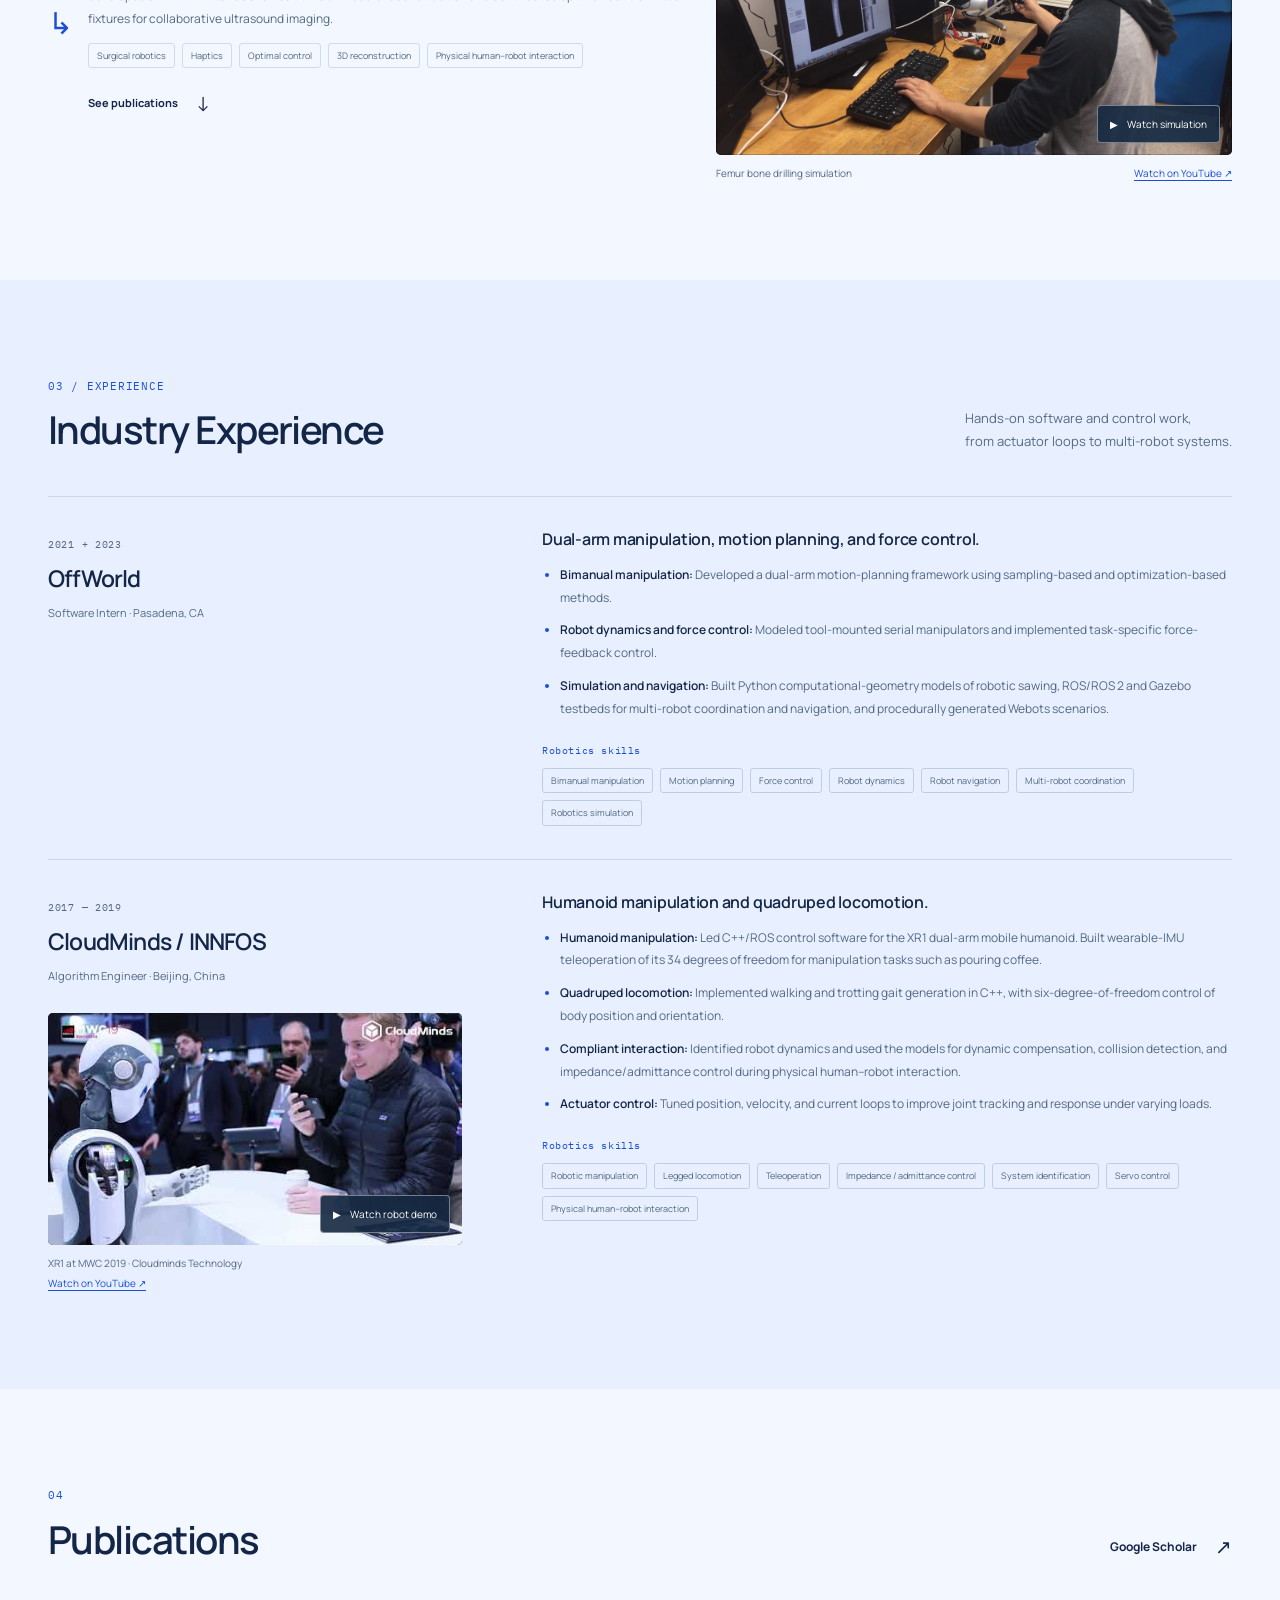
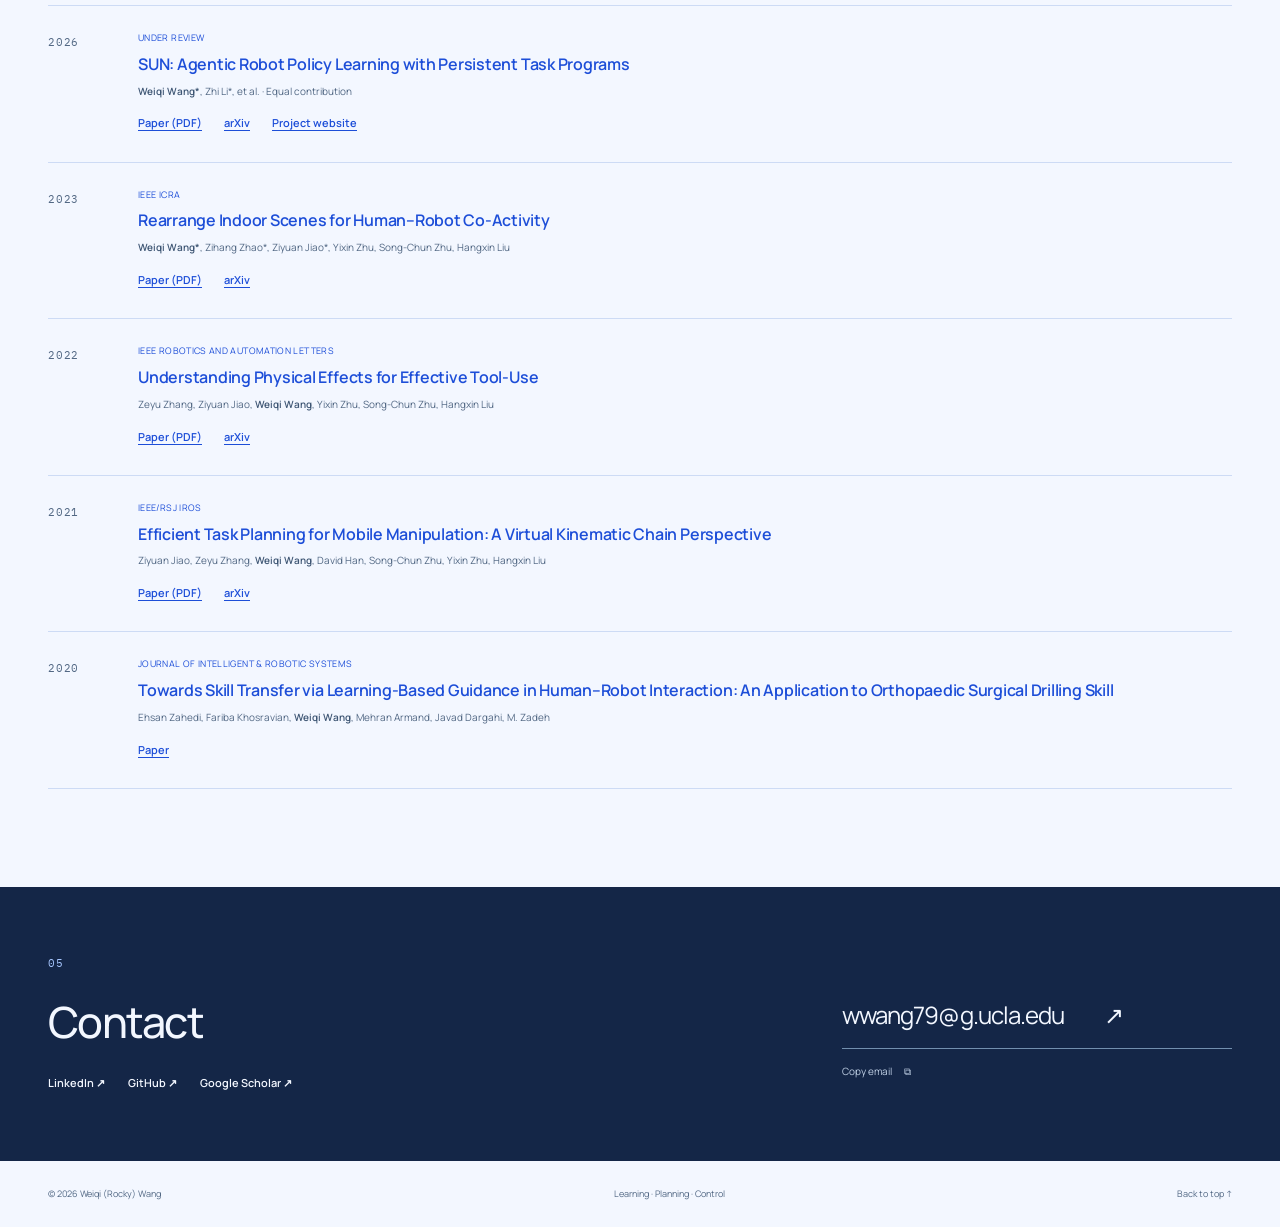
==== commit 8e49d6a2: "Remove simulation physics tuning from skills" ====
--- a/index.html
+++ b/index.html
@@ -60,7 +60,7 @@
         </div>
         <div class="toolkit">
           <h2 class="mono">SKILLS &amp; TOOLS</h2>
-          <p><strong>Simulation physics tuning</strong> (end-effector and contact tuning)<br>Python · C++ · MATLAB · PyTorch<br>ROS / ROS 2 · CasADi · Isaac Lab · Isaac Sim<br>MuJoCo · PyBullet · Gazebo · Webots</p>
+          <p>Python · C++ · MATLAB · PyTorch<br>ROS / ROS 2 · CasADi · Isaac Lab · Isaac Sim<br>MuJoCo · PyBullet · Gazebo · Webots</p>
         </div>
         <div class="teaching">
           <h2 class="mono">TEACHING</h2>
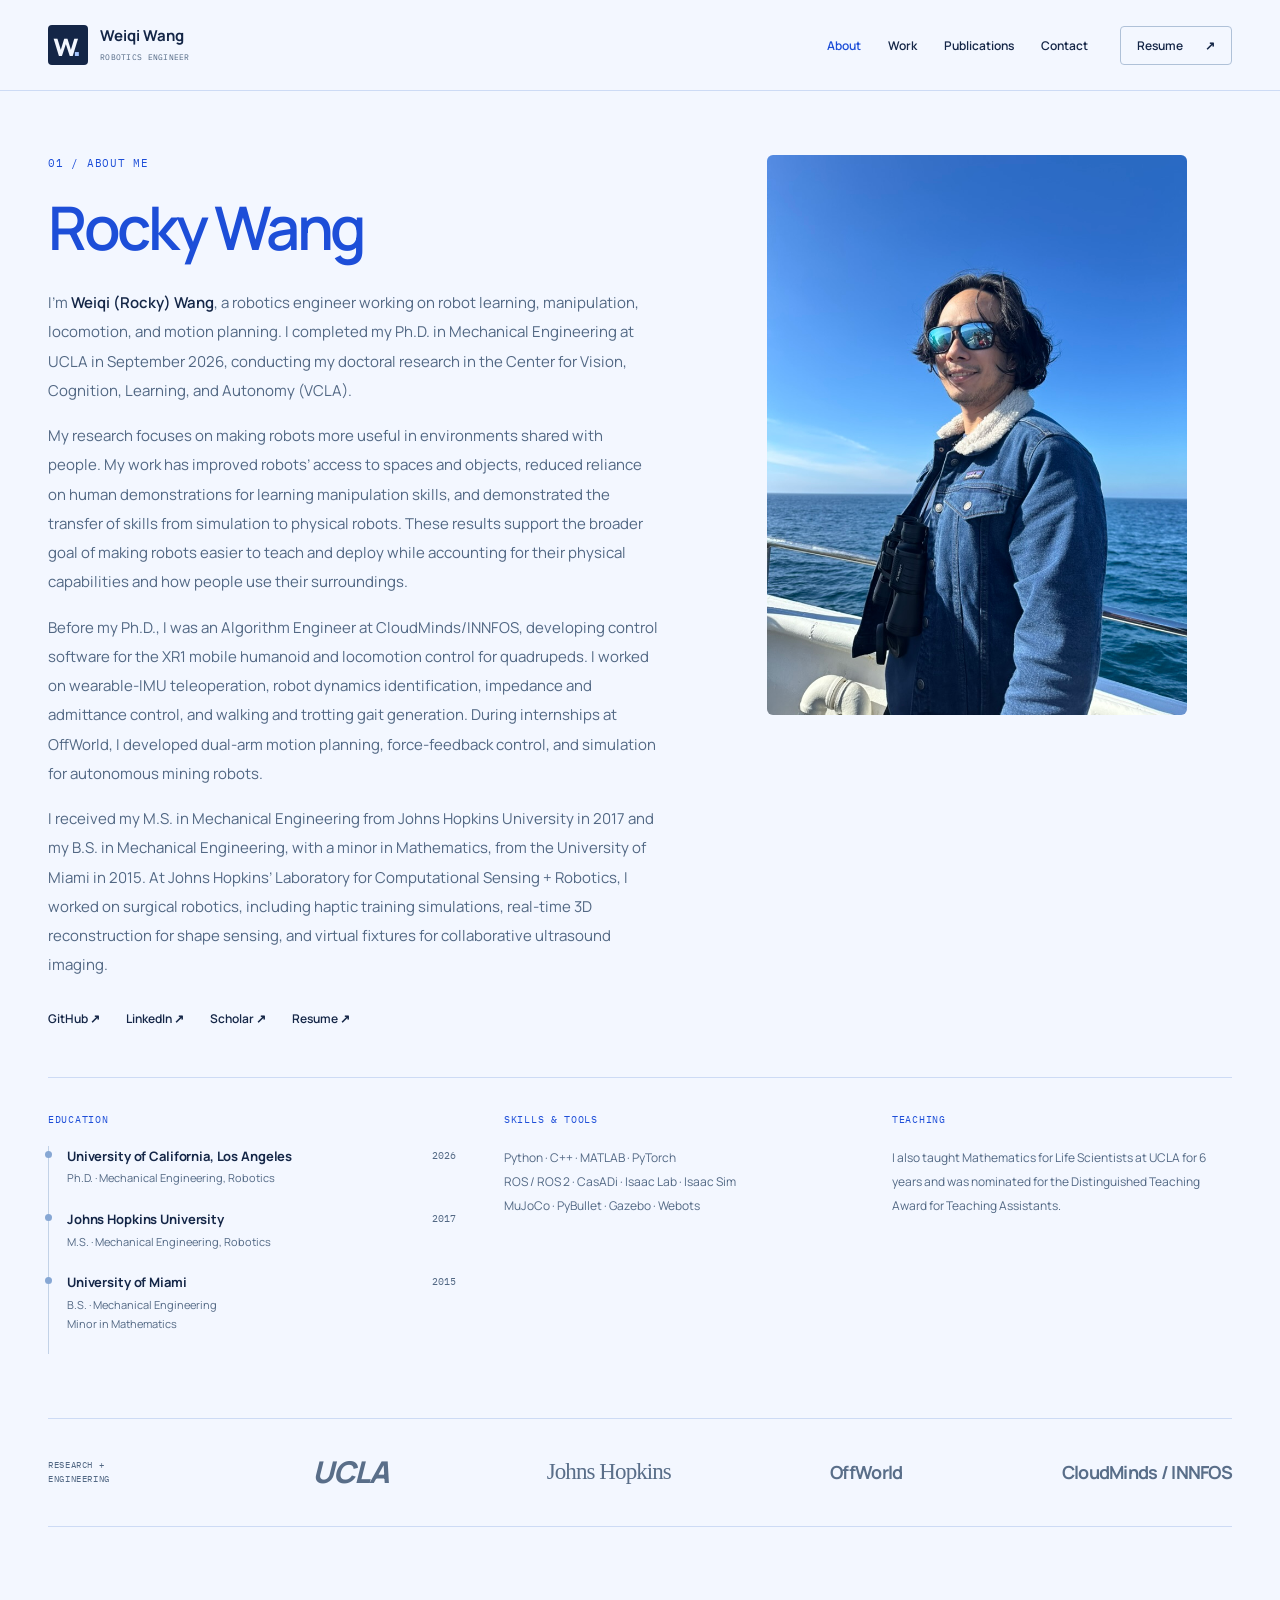
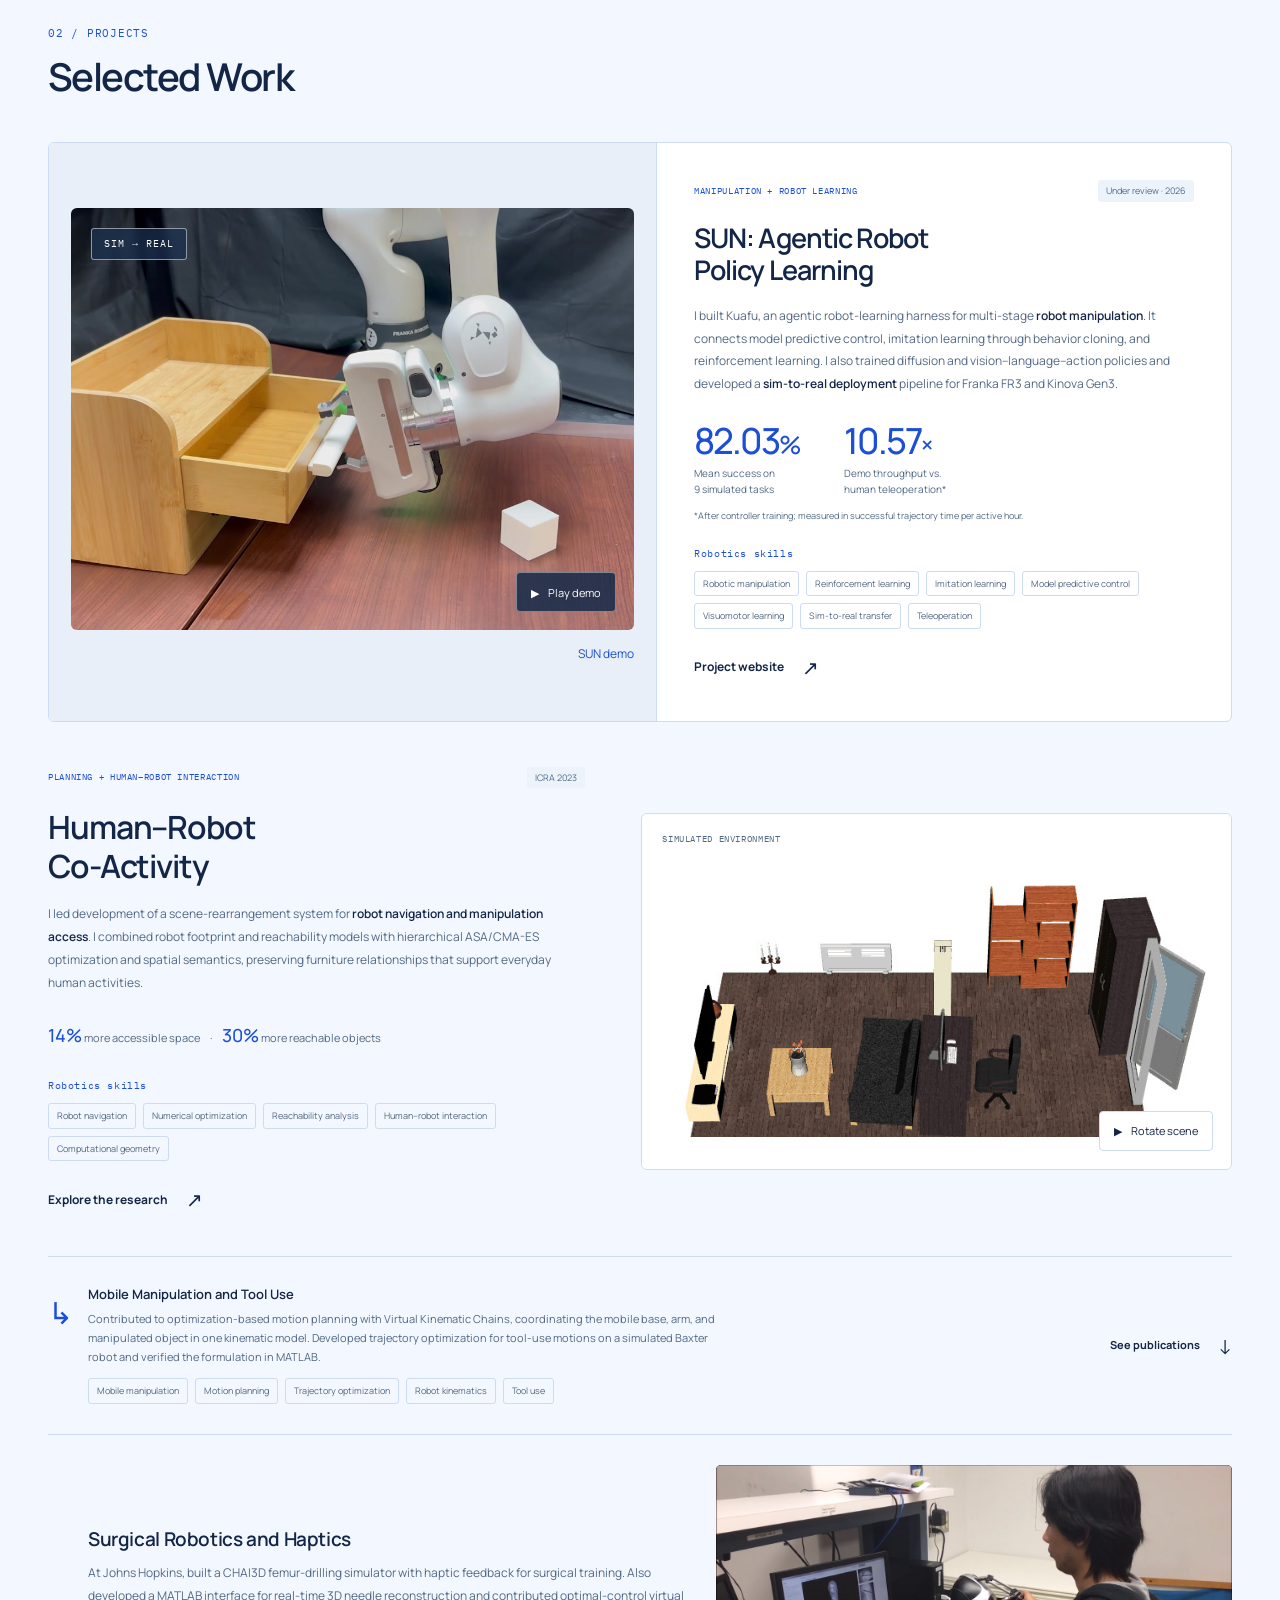
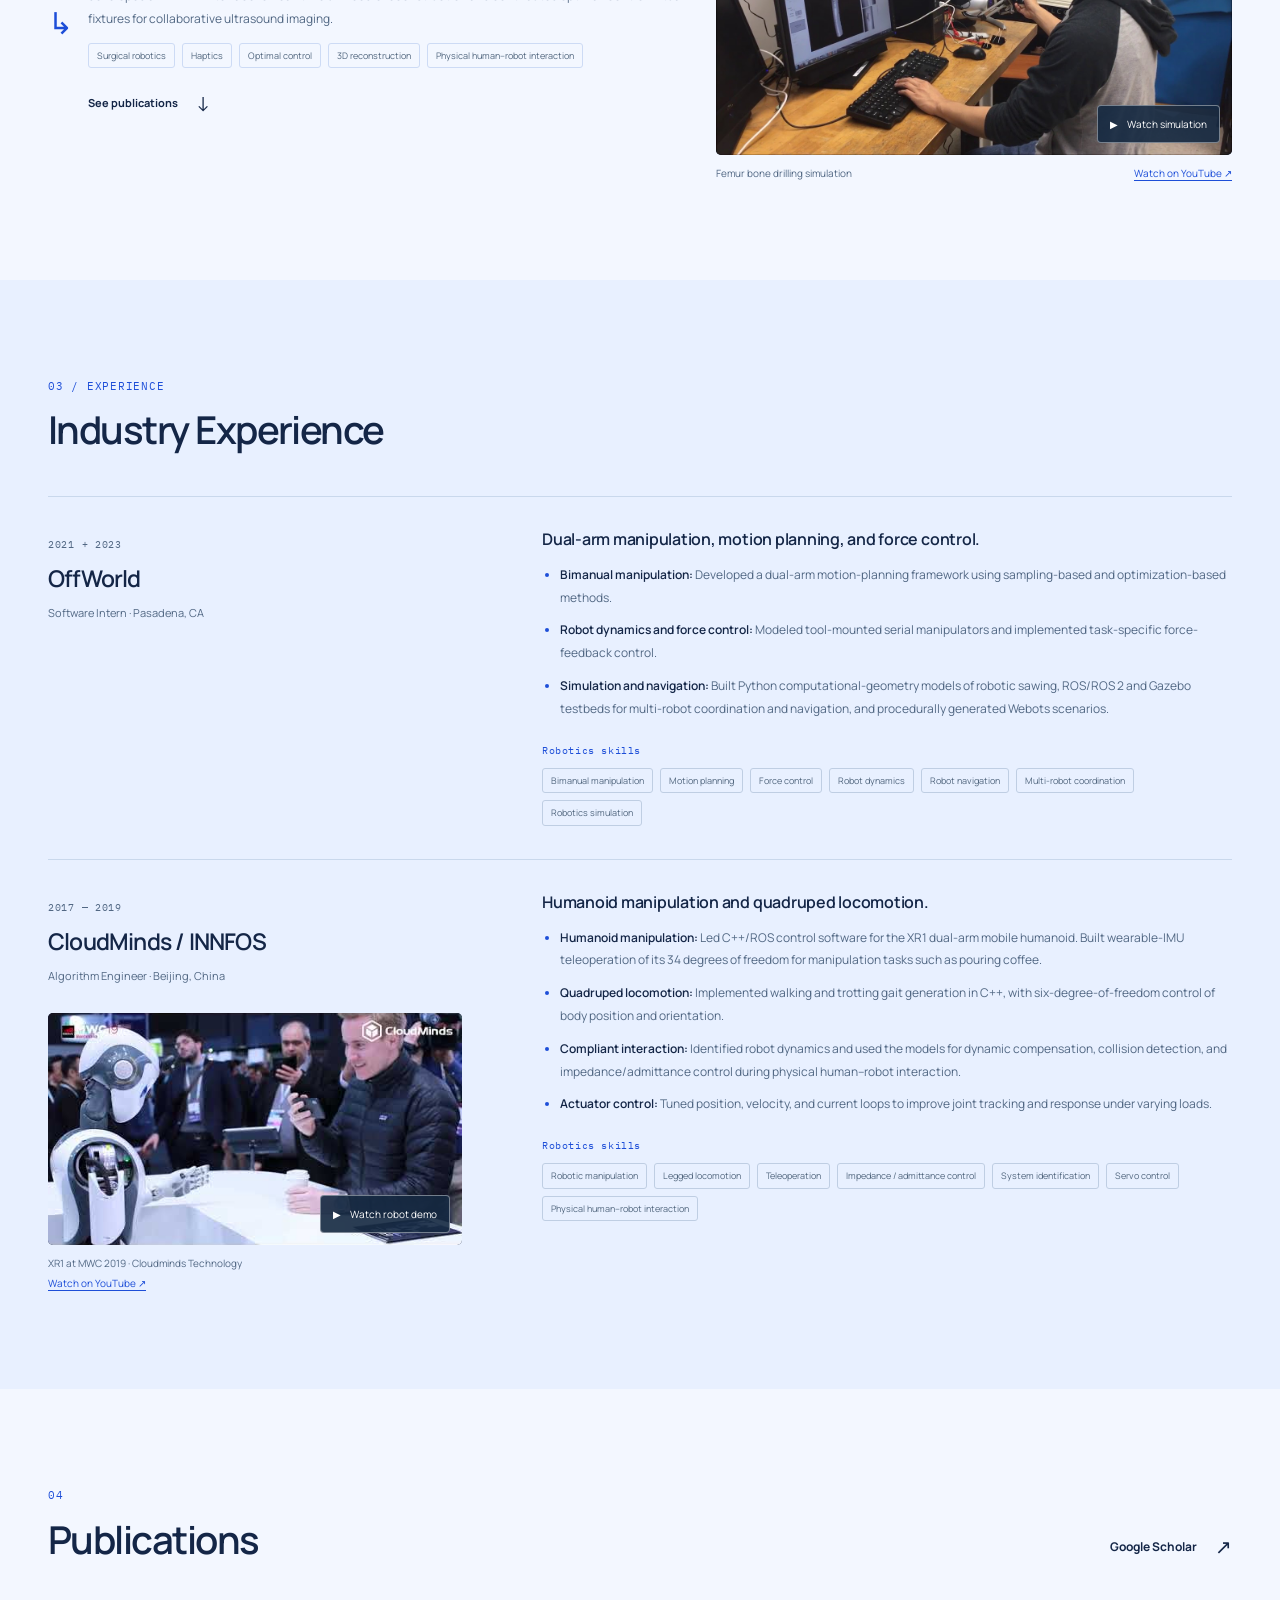
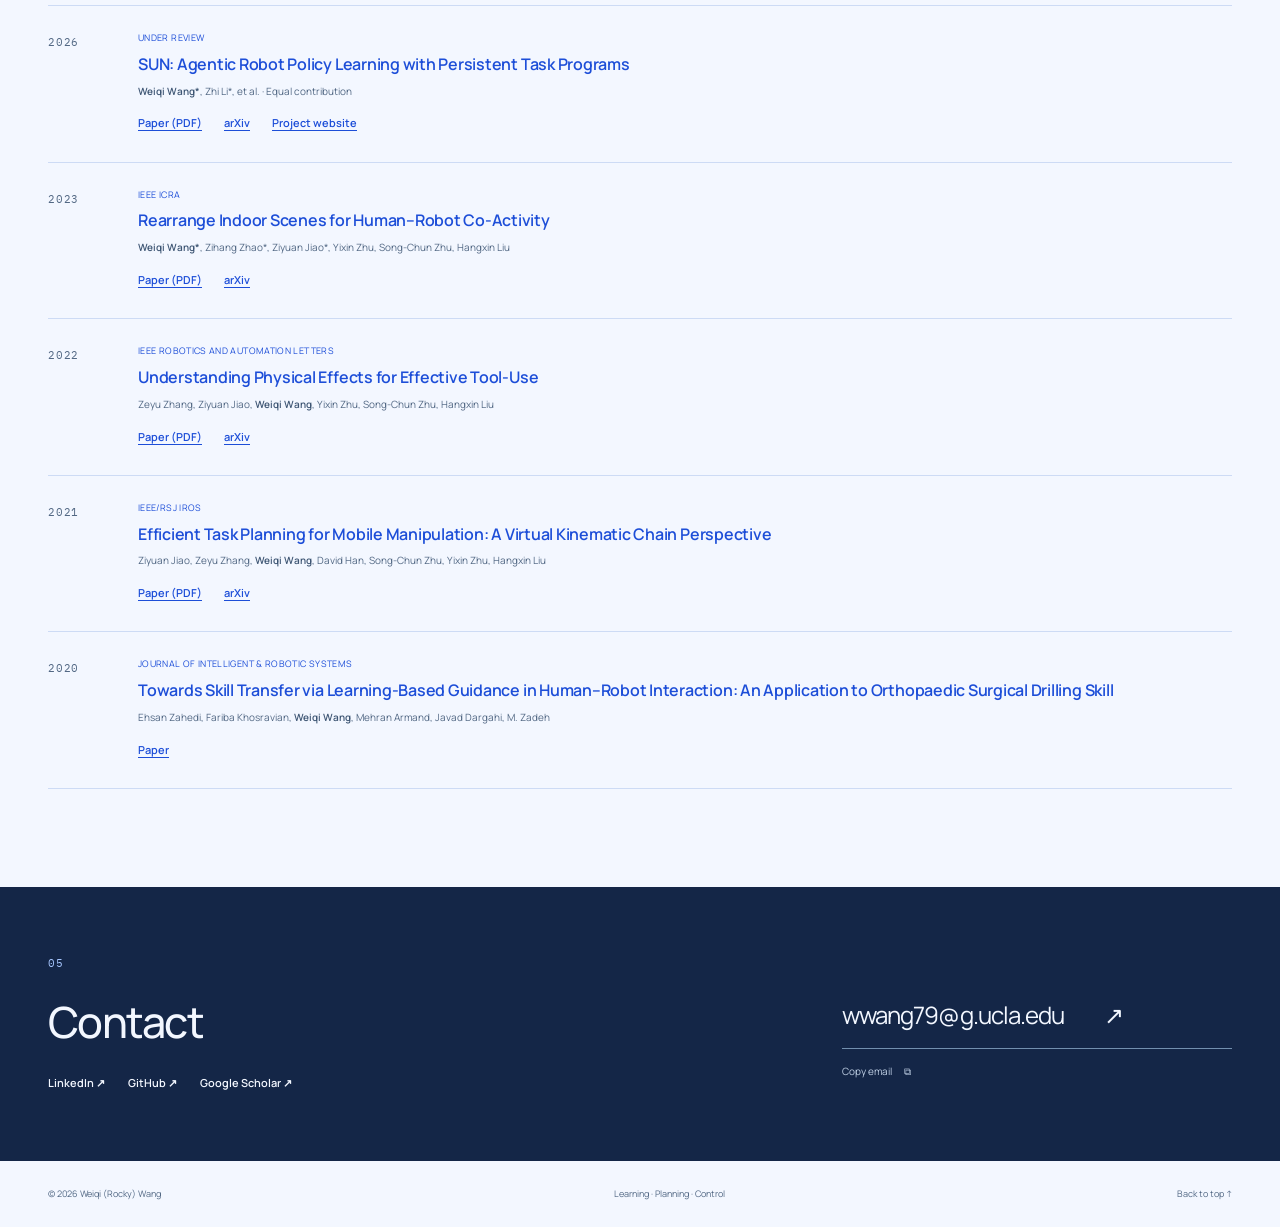
==== commit ae43b97c: "Remove descriptive taglines from work and experience headings" ====
--- a/index.html
+++ b/index.html
@@ -72,7 +72,7 @@
     <div class="affiliation-band container" aria-label="Education and industry background"><span class="mono">RESEARCH + ENGINEERING</span><span class="affiliation ucla">UCLA</span><span class="affiliation hopkins">Johns Hopkins</span><span class="affiliation">OffWorld</span><span class="affiliation">CloudMinds / INNFOS</span></div>
 
     <section id="work" class="section container" aria-labelledby="work-title">
-      <div class="section-heading"><div><p class="eyebrow">02 / PROJECTS</p><h2 id="work-title">Selected Work</h2></div><p>From executable task specifications<br>to policies running on real robots.</p></div>
+      <div class="section-heading"><div><p class="eyebrow">02 / PROJECTS</p><h2 id="work-title">Selected Work</h2></div></div>
       <article class="featured-project">
       <figure class="project-visual sun-demo">
         <div class="hero-media">
@@ -109,7 +109,7 @@
       </article>
     </section>
 
-    <section class="experience-section" aria-labelledby="experience-title"><div class="container section"><div class="section-heading"><div><p class="eyebrow">03 / EXPERIENCE</p><h2 id="experience-title">Industry Experience</h2></div><p>Hands-on software and control work,<br>from actuator loops to multi-robot systems.</p></div>
+    <section class="experience-section" aria-labelledby="experience-title"><div class="container section"><div class="section-heading"><div><p class="eyebrow">03 / EXPERIENCE</p><h2 id="experience-title">Industry Experience</h2></div></div>
       <div class="experience-row"><div class="experience-meta"><span class="mono">2021 + 2023</span><h3>OffWorld</h3><span>Software Intern · Pasadena, CA</span></div><div class="experience-detail"><h4>Dual-arm manipulation, motion planning, and force control.</h4>
           <ul class="experience-points">
             <li><strong>Bimanual manipulation:</strong> Developed a dual-arm motion-planning framework using sampling-based and optimization-based methods.</li>
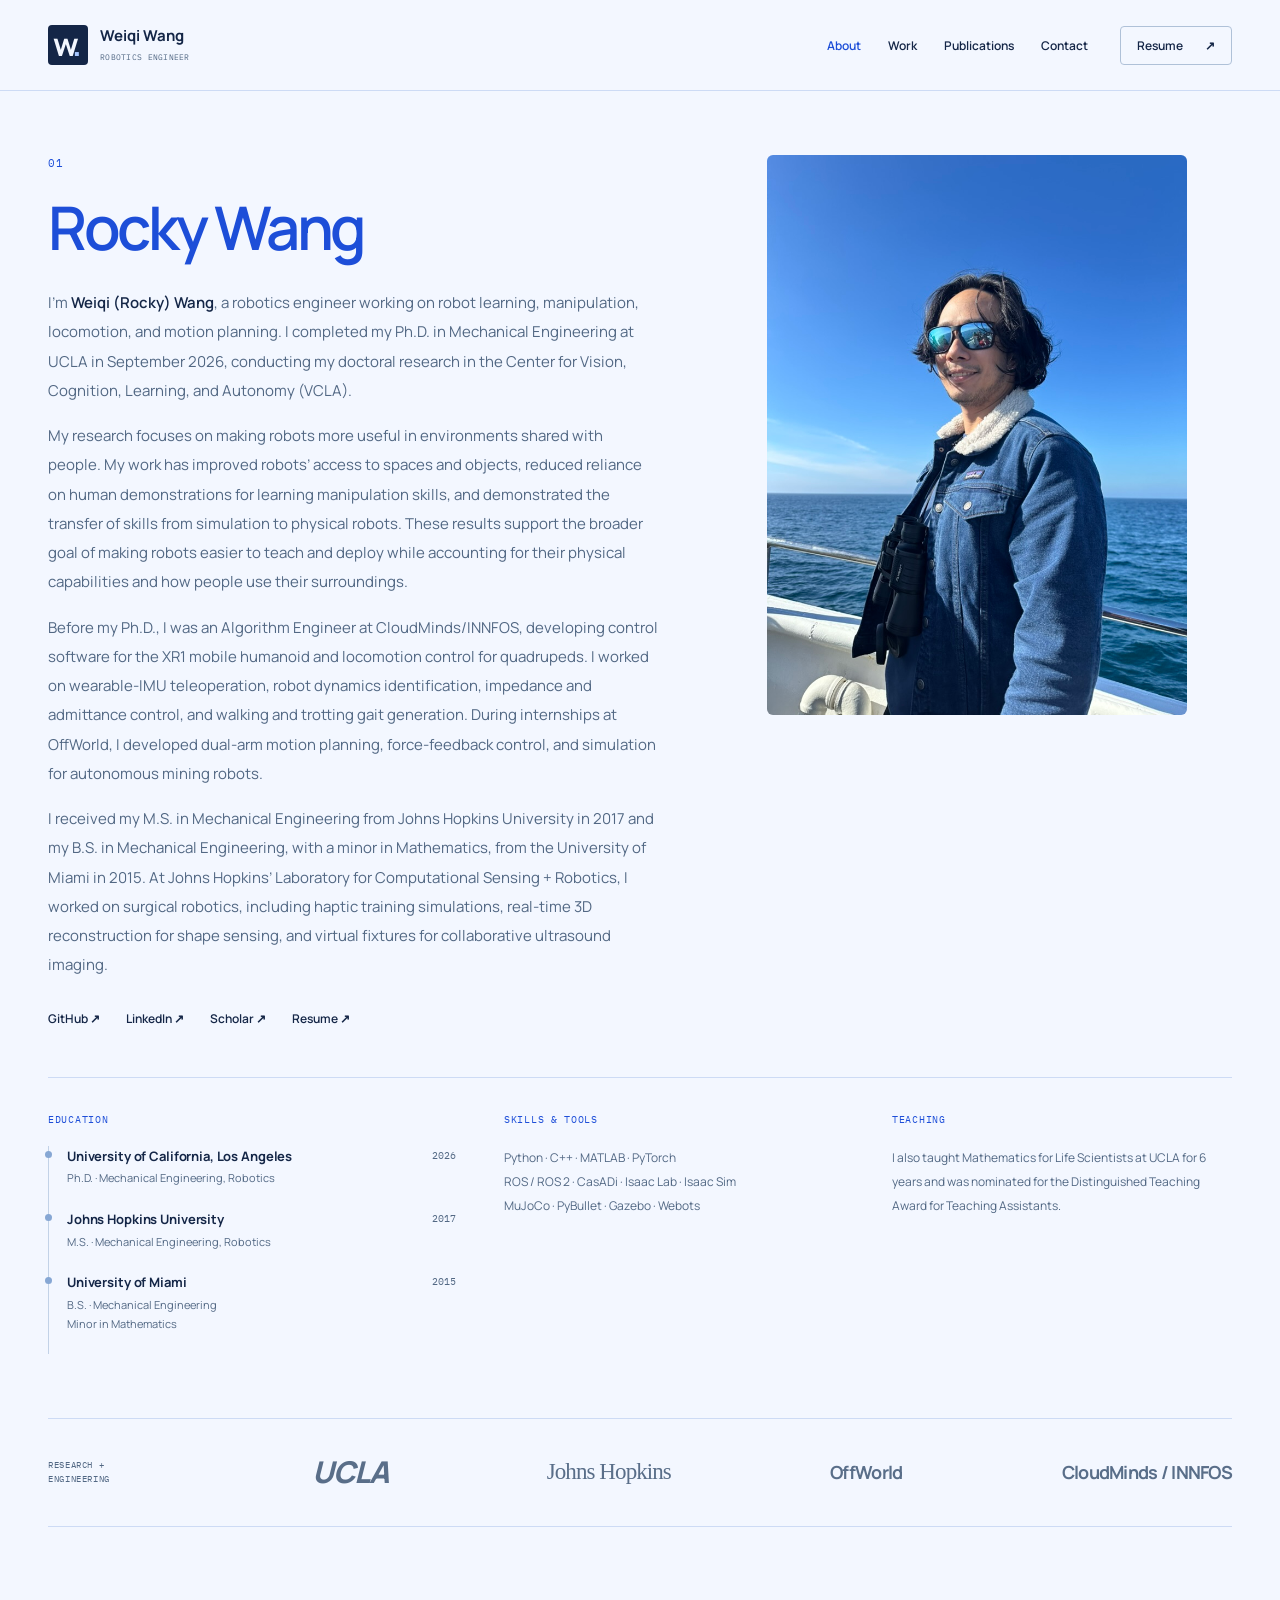
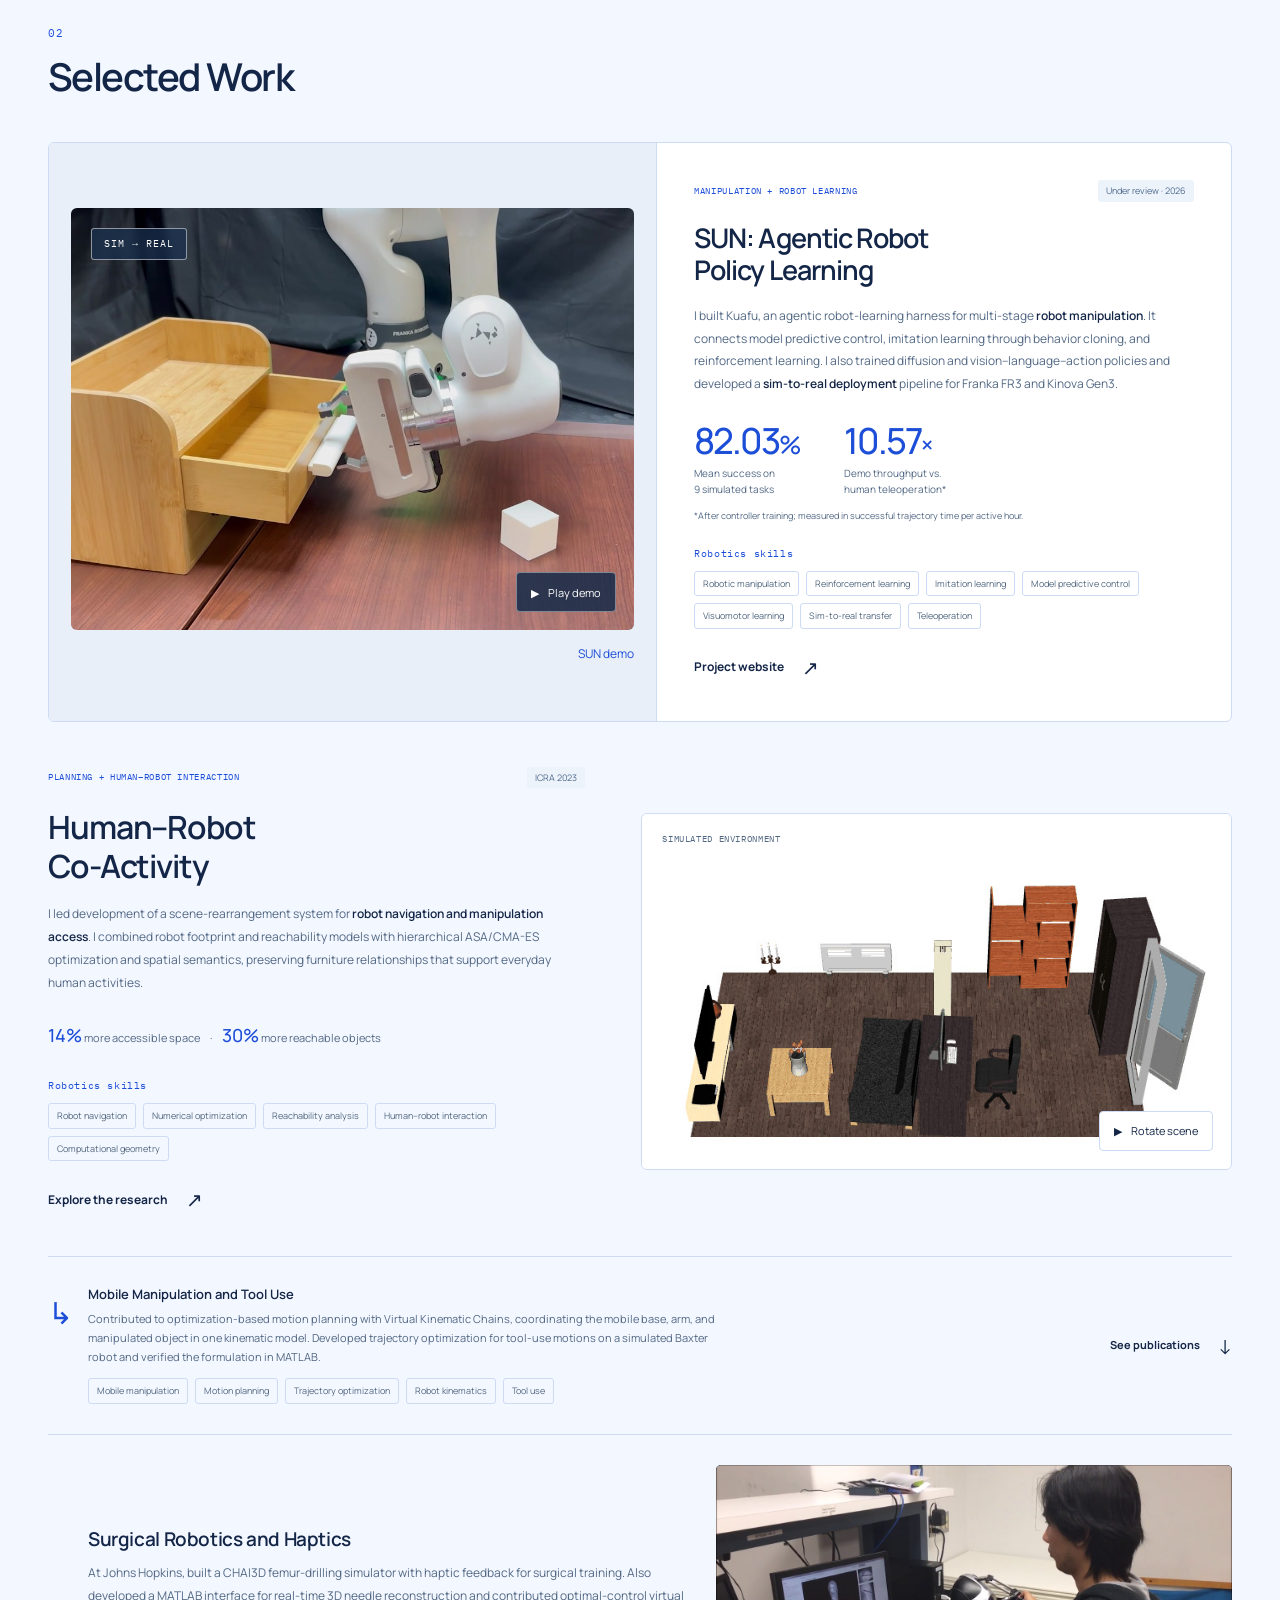
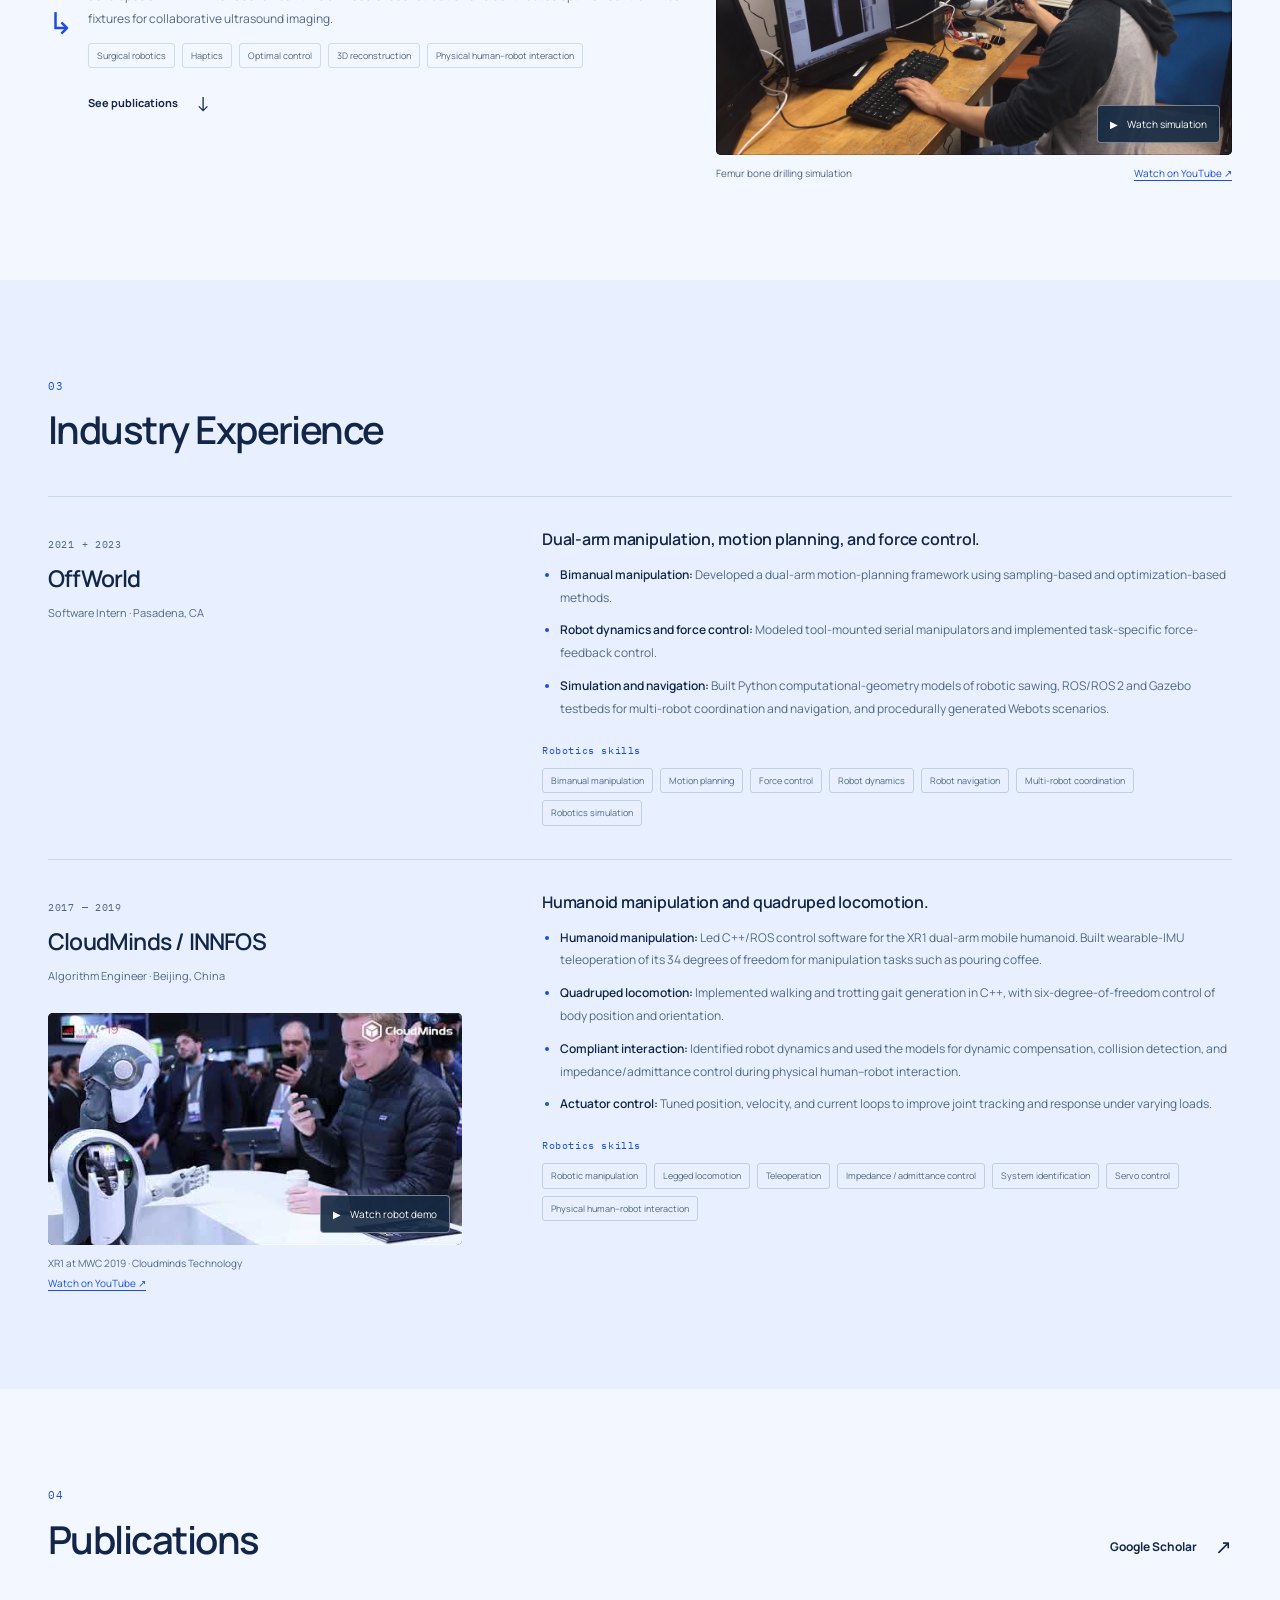
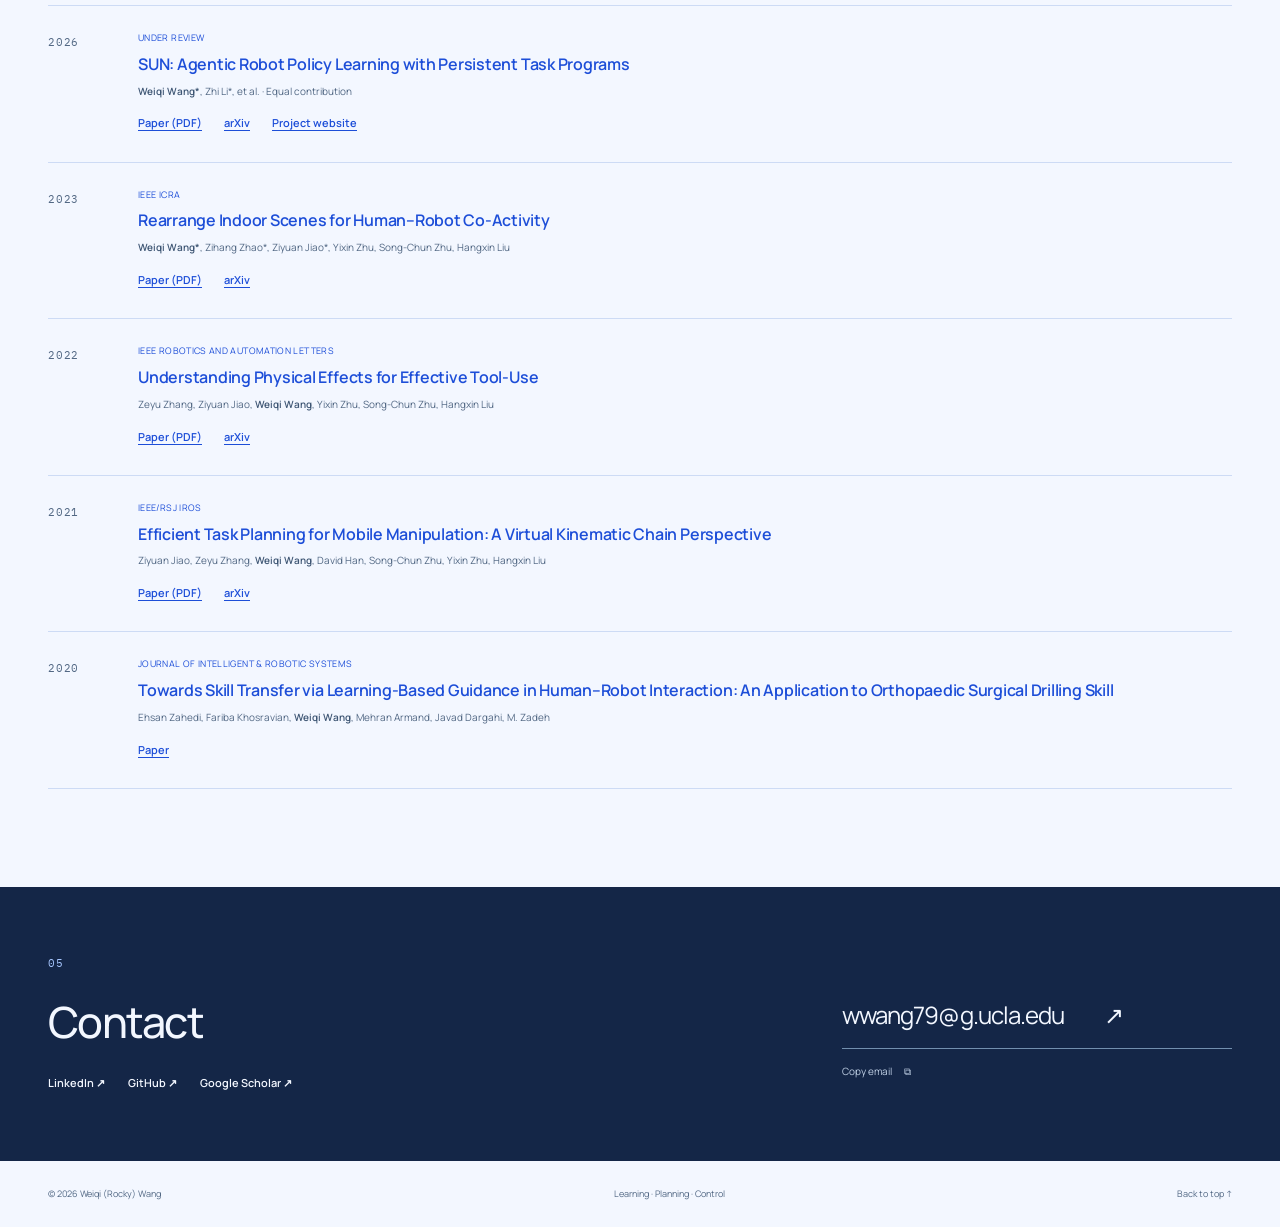
==== commit d1f885d9: "Make section heading labels consistent across the homepage" ====
--- a/index.html
+++ b/index.html
@@ -32,7 +32,7 @@
     <section id="about" class="section container about-section" aria-labelledby="about-title">
       <div class="about-intro">
         <div class="about-heading">
-          <p class="eyebrow">01 / ABOUT ME</p>
+          <p class="eyebrow">01</p>
           <h1 id="about-title">Rocky Wang</h1>
         </div>
         <div class="about-copy">
@@ -72,7 +72,7 @@
     <div class="affiliation-band container" aria-label="Education and industry background"><span class="mono">RESEARCH + ENGINEERING</span><span class="affiliation ucla">UCLA</span><span class="affiliation hopkins">Johns Hopkins</span><span class="affiliation">OffWorld</span><span class="affiliation">CloudMinds / INNFOS</span></div>
 
     <section id="work" class="section container" aria-labelledby="work-title">
-      <div class="section-heading"><div><p class="eyebrow">02 / PROJECTS</p><h2 id="work-title">Selected Work</h2></div></div>
+      <div class="section-heading"><div><p class="eyebrow">02</p><h2 id="work-title">Selected Work</h2></div></div>
       <article class="featured-project">
       <figure class="project-visual sun-demo">
         <div class="hero-media">
@@ -109,7 +109,7 @@
       </article>
     </section>
 
-    <section class="experience-section" aria-labelledby="experience-title"><div class="container section"><div class="section-heading"><div><p class="eyebrow">03 / EXPERIENCE</p><h2 id="experience-title">Industry Experience</h2></div></div>
+    <section class="experience-section" aria-labelledby="experience-title"><div class="container section"><div class="section-heading"><div><p class="eyebrow">03</p><h2 id="experience-title">Industry Experience</h2></div></div>
       <div class="experience-row"><div class="experience-meta"><span class="mono">2021 + 2023</span><h3>OffWorld</h3><span>Software Intern · Pasadena, CA</span></div><div class="experience-detail"><h4>Dual-arm manipulation, motion planning, and force control.</h4>
           <ul class="experience-points">
             <li><strong>Bimanual manipulation:</strong> Developed a dual-arm motion-planning framework using sampling-based and optimization-based methods.</li>
